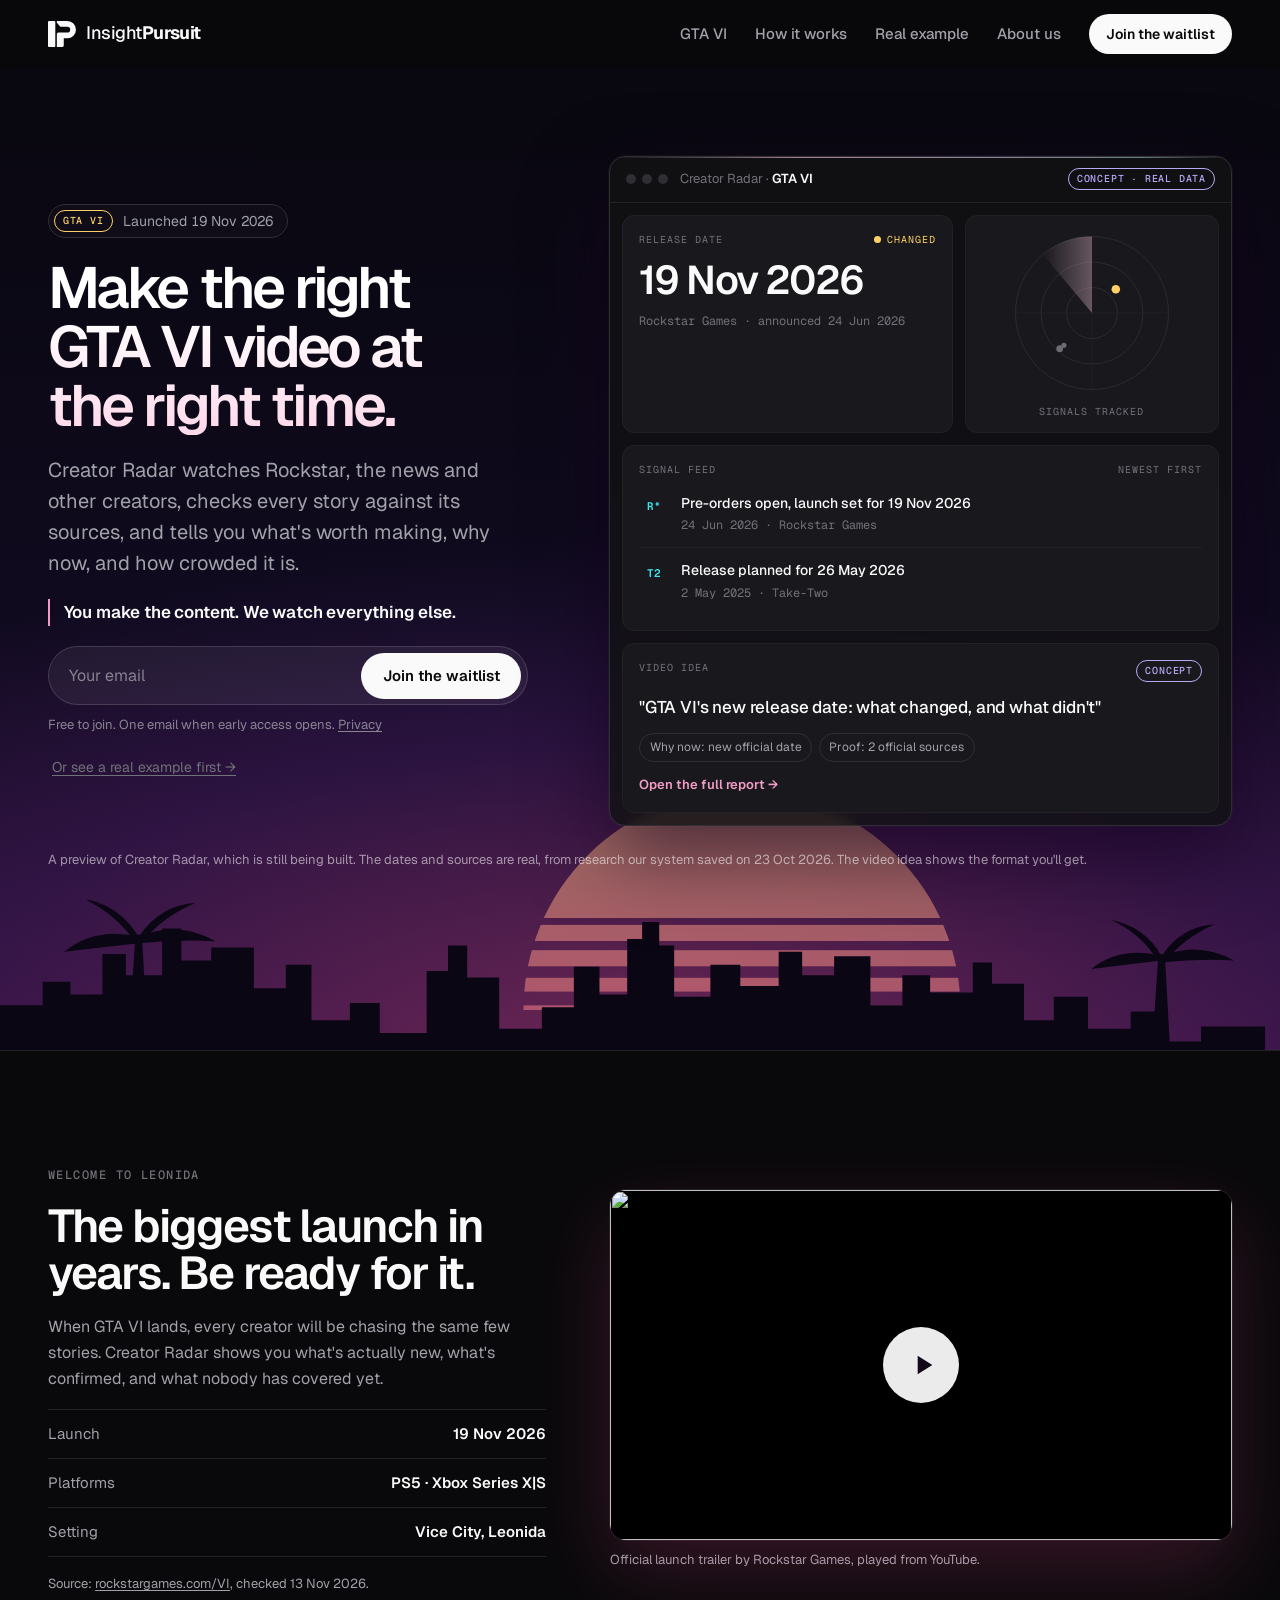
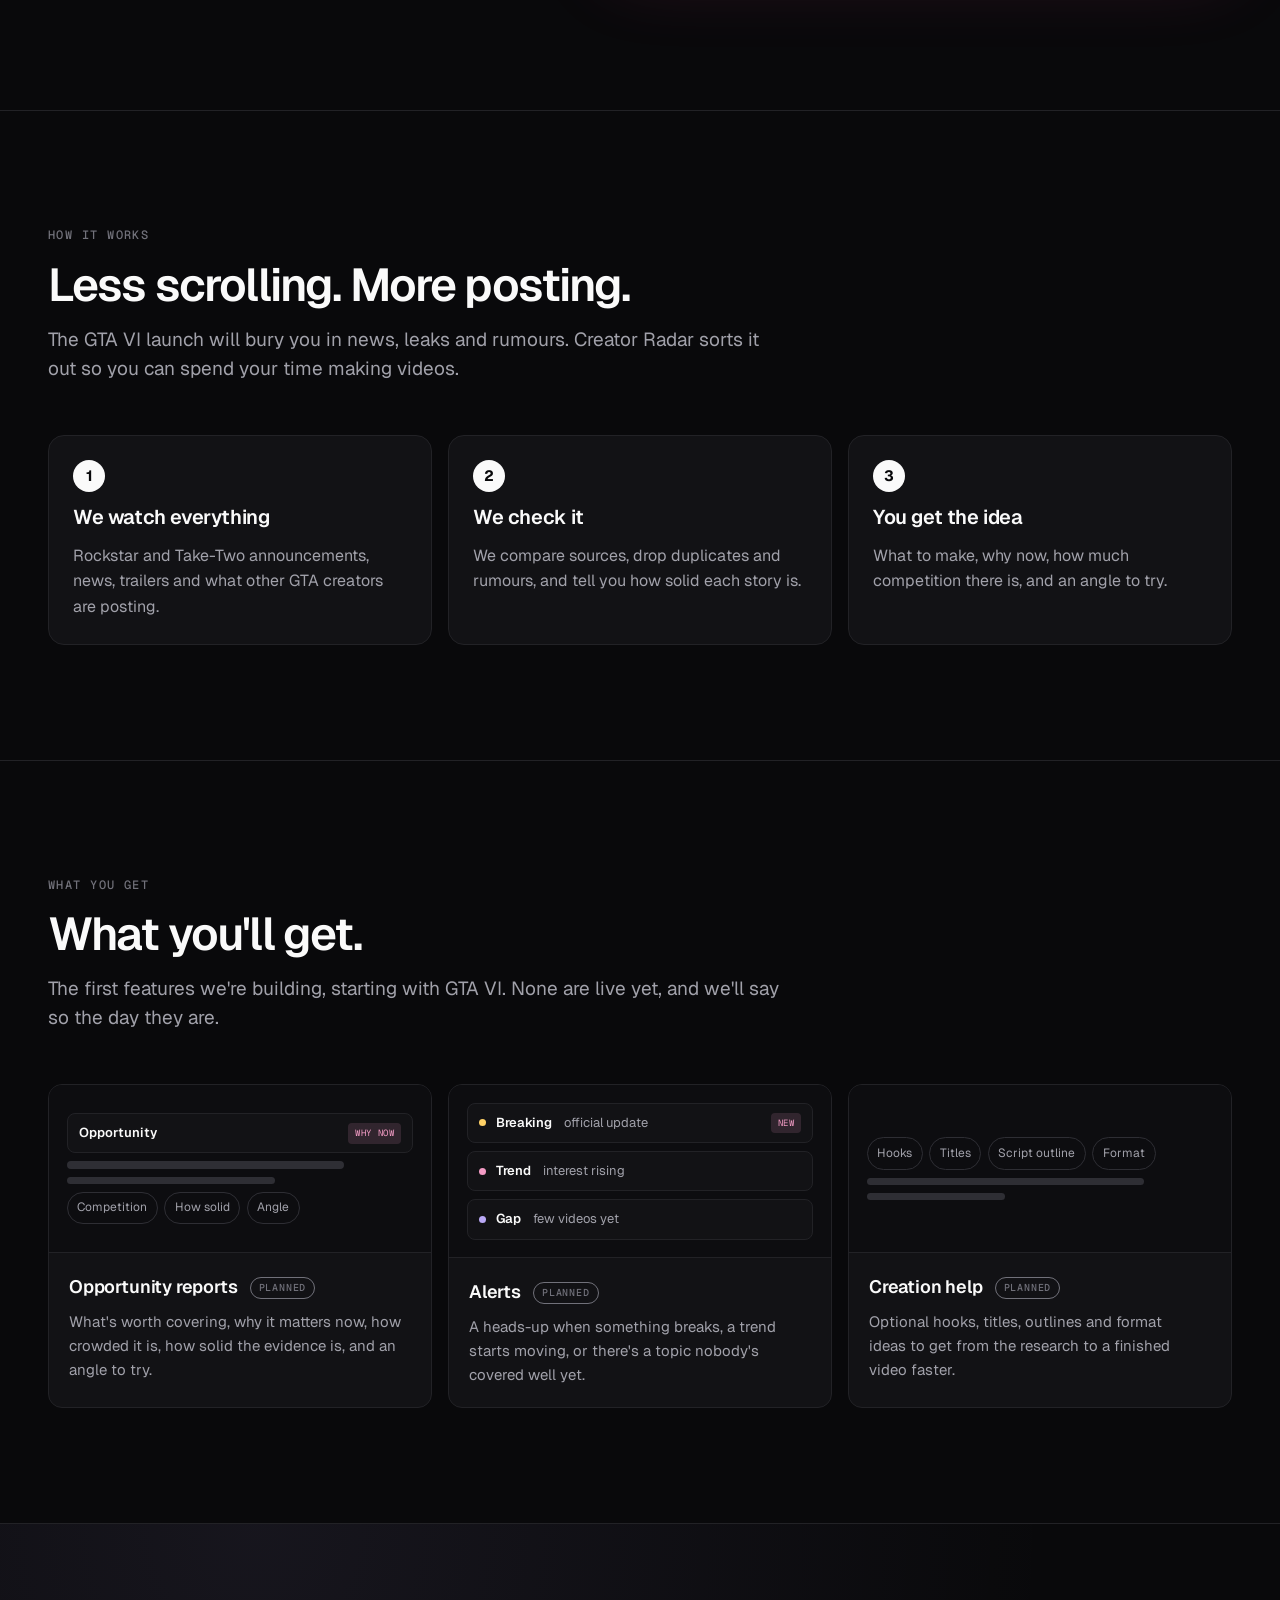
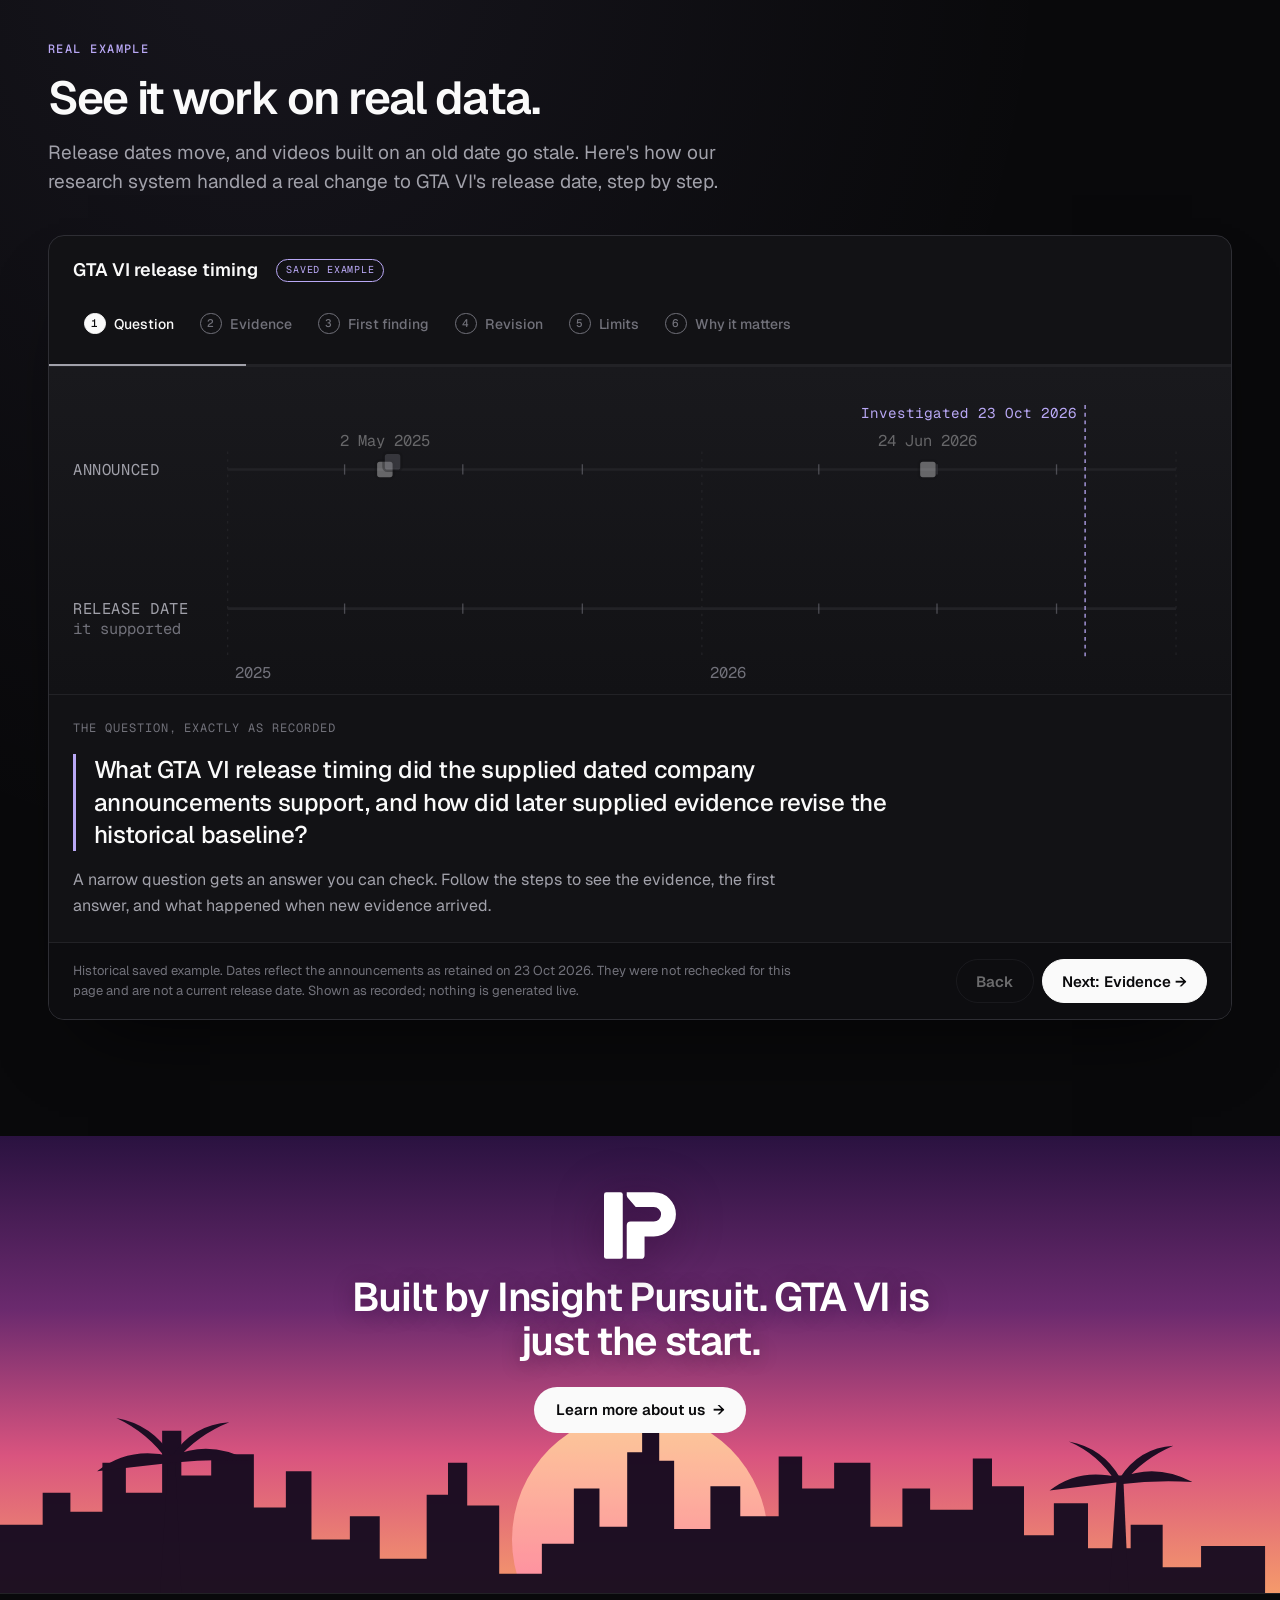
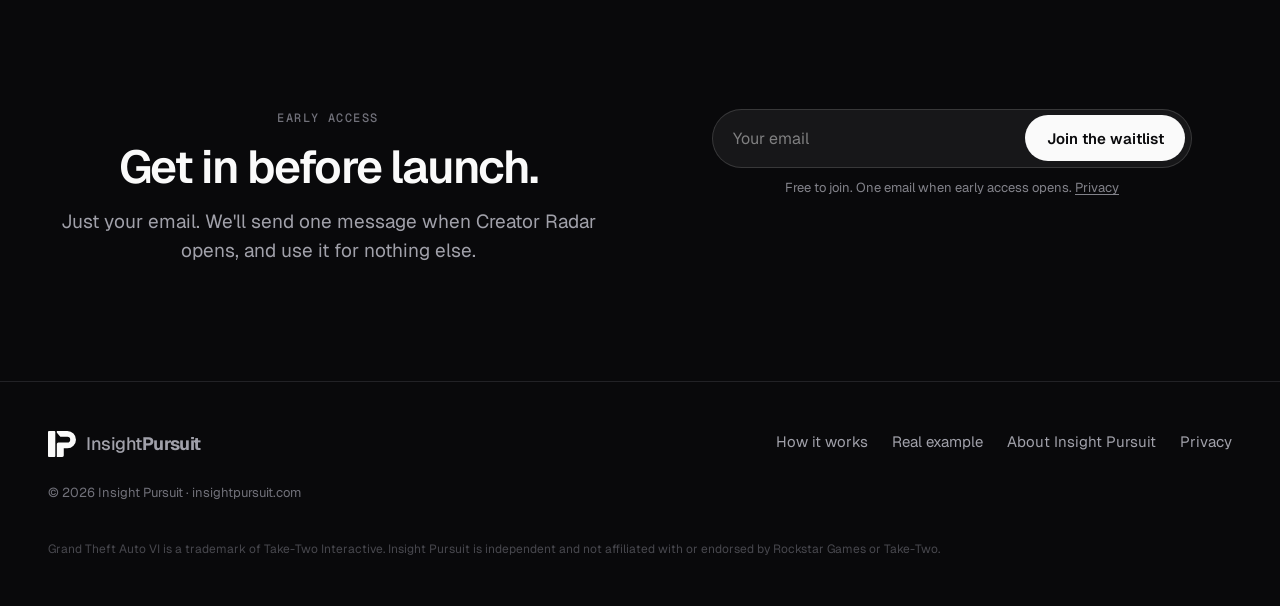
==== index.html @ 6011c259 "Insight Pursuit website v16 (written by Claude) Co-Authored-By: Claude Opus 5.5 <noreply@anthropic.c" ====
<!doctype html>
<html lang="en">
<head>
<meta charset="utf-8">
<meta name="viewport" content="width=device-width, initial-scale=1, viewport-fit=cover">
<title>Creator Radar for GTA VI · Insight Pursuit</title>
<meta name="claude:viewport-fit-sides" content="cover">
<meta name="description" content="Creator Radar watches Rockstar, the news and other creators, checks every story against its sources, and tells GTA VI creators what to make next.">
<link rel="canonical" href="https://insightpursuit.com/">
<meta property="og:type" content="website">
<meta property="og:title" content="Creator Radar for GTA VI">
<meta property="og:description" content="Know what's true, and what to do next. Starting with GTA VI.">
<meta property="og:url" content="https://insightpursuit.com/">
<meta property="og:image" content="https://insightpursuit.com/assets/brand/og-image.png">
<meta name="twitter:card" content="summary_large_image">
<meta name="theme-color" content="#0A0714">
<link rel="icon" href="favicon.svg" type="image/svg+xml">
<link rel="icon" href="favicon-32.png" sizes="32x32" type="image/png">
<link rel="apple-touch-icon" href="apple-touch-icon.png">
<link rel="preconnect" href="https://fonts.googleapis.com">
<link rel="preconnect" href="https://fonts.gstatic.com" crossorigin>
<link rel="stylesheet" href="https://fonts.googleapis.com/css2?family=Geist:wght@400;500;600&family=Instrument+Serif:ital@1&family=Geist+Mono:wght@500;600&display=swap">
<link rel="stylesheet" href="assets/css/site.css">
<script src="assets/js/config.js"></script>
<script src="assets/js/site.js" defer></script>
<script src="assets/js/demo.js" defer></script>
</head>
<body>
<a class="skip" href="#main">Skip to content</a>

<header class="site-header" id="top">
  <div class="wrap">
    <a class="brand" href="#top" aria-label="Insight Pursuit, back to top">
      <svg class="brand-mark" viewBox="358 300 545 505" aria-hidden="true" focusable="false"><g fill="currentColor"><rect x="358" y="300" width="142" height="505" rx="18"/><path d="M530 300H735A167.5 167.5 0 0 1 735 635H665V777Q665 805 637 805H530V553Q530 523 560 523H735A55 55 0 0 0 735 413H598L536 340Q530 333 530 322Z"/></g></svg>
      <span class="wordmark">Insight<b>Pursuit</b></span>
    </a>
    <button class="btn btn-quiet btn-sm nav-toggle" id="nav-toggle" type="button" aria-expanded="false" aria-controls="site-nav">Menu</button>
    <nav class="nav" id="site-nav" aria-label="Main">
      <a href="#trailer">GTA VI</a>
      <a href="#how">How it works</a>
      <a href="#demo">Real example</a>
      <a href="company.html">About us</a>
      <a class="btn btn-primary btn-sm" href="#access">Join the waitlist</a>
    </nav>
  </div>
</header>

<main id="main">
  <section class="hero hero-split hero-launch" aria-labelledby="hero-title">
    <div class="hero-bg" aria-hidden="true">
      <div class="vc-sky"></div>
      <svg class="vc-sun" viewBox="0 0 400 200"><defs><linearGradient id="vcs" x1="0" y1="0" x2="0" y2="1"><stop offset="0" stop-color="#FFC27A"/><stop offset="1" stop-color="#FF4F9A"/></linearGradient><mask id="vcm"><rect width="400" height="200" fill="#fff"/><rect y="120" width="400" height="6" fill="#000"/><rect y="140" width="400" height="8" fill="#000"/><rect y="162" width="400" height="10" fill="#000"/><rect y="184" width="400" height="12" fill="#000"/></mask></defs><circle cx="200" cy="200" r="190" fill="url(#vcs)" mask="url(#vcm)"/></svg>
      <svg class="vc-city" viewBox="0 0 1200 160" preserveAspectRatio="xMidYMax slice"><path fill="#0B0614" d="M0 [base64]"/><g fill="#0B0614"><path d="M120 160 L127 52 L133 52 L139 160Z"/><path d="M130 54 q-40 -10 -70 14 q34 -4 70 -8z M130 54 q36 -16 72 4 q-36 -2 -72 2z M130 54 q-18 -30 -52 -36 q30 14 48 40z M130 54 q20 -30 54 -32 q-30 12 -50 36z"/><path d="M1080 160 L1086 70 L1092 70 L1097 160Z"/><path d="M1089 72 q-38 -10 -66 12 q32 -4 66 -8z M1089 72 q34 -14 68 4 q-34 -2 -68 2z M1089 72 q-16 -28 -48 -34 q28 12 44 38z M1089 72 q18 -28 50 -30 q-28 12 -46 34z"/></g></svg>
    </div>
    <div class="wrap split-grid">
      <div class="split-copy">
        <span class="hero-pill"><span class="tag tag-live">GTA VI</span><span id="countdown">Launch day: 19 Nov 2026</span></span>
        <h1 id="hero-title" class="display">Make the right GTA&nbsp;VI video at the right time.</h1>
        <p class="lede">Creator Radar watches Rockstar, the news and other creators, checks every story against its sources, and tells you what's worth making, why now, and how crowded it is.</p>
        <p class="tagline">You make the content. We watch everything else.</p>
        <form class="quick-form" name="waitlist" method="POST" data-netlify="true" netlify-honeypot="company" novalidate>
          <input type="hidden" name="form-name" value="waitlist">
          <input type="hidden" name="place" value="hero">
          <input type="hidden" name="referrer" value="">
          <input type="hidden" name="campaign" value="">
          <div class="quick-row">
            <label class="sr-only" for="h-email">Email address</label>
            <input id="h-email" name="email" type="email" autocomplete="email" inputmode="email" required maxlength="254" placeholder="Your email">
            <button class="btn btn-primary" type="submit">Join the waitlist</button>
          </div>
          <div class="hp" aria-hidden="true"><label for="h-company">Leave this field empty</label><input id="h-company" name="company" type="text" tabindex="-1" autocomplete="off"></div>
          <div class="form-status" role="status" hidden></div>
          <p class="quick-note">Free to join. One email when early access opens. <a href="privacy.html">Privacy</a></p>
        </form>
        <a class="btn-link more" href="#demo">Or see a real example first <span class="arrow" aria-hidden="true">→</span></a>
      </div>

      <figure class="app" aria-labelledby="radar-caption">
        <div class="app-bar">
          <span class="lights" aria-hidden="true"><i></i><i></i><i></i></span>
          <span class="app-title">Creator Radar <span aria-hidden="true">·</span> <b>GTA VI</b></span>
          <span class="tag tag-concept">Concept · real data</span>
        </div>
        <div class="app-grid">
          <div class="tile tile-date">
            <div class="tile-k"><span>Release date</span><span class="chg"><span class="dot live-dot"></span>Changed</span></div>
            <p class="date-v">19 Nov 2026</p>
            <p class="date-src">Rockstar Games · announced 24 Jun 2026</p>
          </div>
          <div class="tile tile-radar" aria-hidden="true">
            <svg viewBox="0 0 200 200" class="radar">
              <defs>
                <linearGradient id="rs" x1="0" y1="0" x2="1" y2="0"><stop offset="0" stop-color="#F6C7DC" stop-opacity="0"/><stop offset="1" stop-color="#F6C7DC" stop-opacity="0.35"/></linearGradient>
              </defs>
              <circle cx="100" cy="100" r="30"/><circle cx="100" cy="100" r="60"/><circle cx="100" cy="100" r="90"/>
              <path d="M100 10 V190 M10 100 H190" class="axis"/>
              <g class="radar-sweep"><path d="M100 100 L42 31 A90 90 0 0 1 100 10 Z" fill="url(#rs)"/></g>
              <circle cx="128" cy="72" r="5" class="blip blip-new"/>
              <circle cx="62" cy="142" r="4" class="blip blip-old"/>
              <circle cx="67" cy="138" r="3" class="blip blip-old"/>
            </svg>
            <span class="radar-k">Signals tracked</span>
          </div>
          <div class="tile tile-feed">
            <div class="tile-k"><span>Signal feed</span><span>Newest first</span></div>
            <ul class="feed">
              <li><span class="ico">R*</span><span class="t">Pre-orders open, launch set for 19 Nov 2026</span><span class="m">24 Jun 2026 · Rockstar Games</span></li>
              <li><span class="ico">T2</span><span class="t">Release planned for 26 May 2026</span><span class="m">2 May 2025 · Take-Two</span></li>
            </ul>
          </div>
          <button type="button" class="tile tile-idea" id="open-report" aria-haspopup="dialog" aria-controls="report">
            <div class="tile-k"><span>Video idea</span><span class="tag tag-concept">Concept</span></div>
            <p class="idea-t">"GTA VI's new release date: what changed, and what didn't"</p>
            <div class="idea-meta"><span>Why now: new official date</span><span>Proof: 2 official sources</span></div>
            <span class="open-hint">Open the full report <span aria-hidden="true">→</span></span>
          </button>
        </div>
      </figure>
    </div>
    <p class="wrap app-caption" id="radar-caption">A preview of Creator Radar, which is still being built. The dates and sources are real, from research our system saved on 23 Oct 2026. The video idea shows the format you'll get.</p>
  </section>

  <section class="section trailer" id="trailer" aria-labelledby="trailer-title">
    <div class="wrap trailer-grid">
      <div class="trailer-copy">
        <span class="label">Welcome to Leonida</span>
        <h2 id="trailer-title" class="display">The biggest launch in years. Be ready for it.</h2>
        <p>When GTA VI lands, every creator will be chasing the same few stories. Creator Radar shows you what's actually new, what's confirmed, and what nobody has covered yet.</p>
        <ul class="facts">
          <li><span>Launch</span><b>19 Nov 2026</b></li>
          <li><span>Platforms</span><b>PS5 · Xbox Series X|S</b></li>
          <li><span>Setting</span><b>Vice City, Leonida</b></li>
        </ul>
        <p class="src">Source: <a href="https://www.rockstargames.com/VI" target="_blank" rel="noopener">rockstargames.com/VI</a>, checked 13 Nov 2026.</p>
      </div>
      <figure class="video">
        <button type="button" class="yt" data-yt="rz1B4B2yBZY" aria-label="Play the Grand Theft Auto VI Launch Trailer">
          <img src="https://i.ytimg.com/vi/rz1B4B2yBZY/hqdefault.jpg" alt="" loading="lazy" width="480" height="360">
          <span class="yt-play" aria-hidden="true"><svg viewBox="0 0 24 24"><path d="M8 5v14l11-7z" fill="currentColor"/></svg></span>
        </button>
        <figcaption>Official launch trailer by Rockstar Games, played from YouTube.</figcaption>
      </figure>
    </div>
  </section>

  <section class="section" id="how" aria-labelledby="how-title">
    <div class="wrap">
      <div class="section-head">
        <span class="label">How it works</span>
        <h2 id="how-title" class="display">Less scrolling. More posting.</h2>
        <p>The GTA VI launch will bury you in news, leaks and rumours. Creator Radar sorts it out so you can spend your time making videos.</p>
      </div>
      <div class="steps3 radar-steps">
        <div class="step"><span class="n">1</span><h3>We watch everything</h3><p>Rockstar and Take-Two announcements, news, trailers and what other GTA creators are posting.</p></div>
        <div class="step"><span class="n">2</span><h3>We check it</h3><p>We compare sources, drop duplicates and rumours, and tell you how solid each story is.</p></div>
        <div class="step"><span class="n">3</span><h3>You get the idea</h3><p>What to make, why now, how much competition there is, and an angle to try.</p></div>
      </div>
    
    </div>
  </section>

  <section class="section" id="product" aria-labelledby="features-title">
    <div class="wrap">
      <div class="section-head">
        <span class="label">What you get</span>
        <h2 id="features-title" class="display">What you'll get.</h2>
        <p>The first features we're building, starting with GTA VI. None are live yet, and we'll say so the day they are.</p>
      </div>
      <div class="features">
        <article class="feature">
          <div class="feature-ui" aria-hidden="true">
            <div class="ui-row"><b>Opportunity</b><span class="pill">Why now</span></div>
            <div class="ui-bar w80"></div><div class="ui-bar w60"></div>
            <div class="ui-chips"><span class="ui-chip">Competition</span><span class="ui-chip">How solid</span><span class="ui-chip">Angle</span></div>
          </div>
          <div class="feature-copy"><h3>Opportunity reports <span class="tag tag-planned">Planned</span></h3><p>What's worth covering, why it matters now, how crowded it is, how solid the evidence is, and an angle to try.</p></div>
        </article>
        <article class="feature">
          <div class="feature-ui" aria-hidden="true">
            <div class="ui-row"><span class="dot" style="color:var(--live)"></span><b>Breaking</b>&nbsp;official update<span class="pill">New</span></div>
            <div class="ui-row"><span class="dot" style="color:var(--accent)"></span><b>Trend</b>&nbsp;interest rising</div>
            <div class="ui-row"><span class="dot" style="color:var(--record)"></span><b>Gap</b>&nbsp;few videos yet</div>
          </div>
          <div class="feature-copy"><h3>Alerts <span class="tag tag-planned">Planned</span></h3><p>A heads-up when something breaks, a trend starts moving, or there's a topic nobody's covered well yet.</p></div>
        </article>
        <article class="feature">
          <div class="feature-ui" aria-hidden="true">
            <div class="ui-chips"><span class="ui-chip">Hooks</span><span class="ui-chip">Titles</span><span class="ui-chip">Script outline</span><span class="ui-chip">Format</span></div>
            <div class="ui-bar w80"></div><div class="ui-bar w40"></div>
          </div>
          <div class="feature-copy"><h3>Creation help <span class="tag tag-planned">Planned</span></h3><p>Optional hooks, titles, outlines and format ideas to get from the research to a finished video faster.</p></div>
        </article>
      </div>
    </div>
  </section>

  <section class="demo-band" id="demo" aria-labelledby="demo-title">
    <div class="wrap">
      <div class="demo-intro">
        <span class="label">Real example</span>
        <h2 id="demo-title" class="display">See it work on real data.</h2>
        <p>Release dates move, and videos built on an old date go stale. Here's how our research system handled a real change to GTA VI's release date, step by step.</p>
      </div>
      <div id="radar-demo" class="rd-mount">
        <div class="rd-panel rd-pending"><p>Loading the saved example…</p></div>
      </div>
      <noscript><p class="rd-noscript">The walkthrough needs JavaScript to display.</p></noscript>
    </div>
  </section>

  <section class="sunset" aria-labelledby="learn-title">
<div class="sunset-art" aria-hidden="true">
      <svg viewBox="0 0 1200 300" preserveAspectRatio="xMidYMax slice">
        <circle cx="600" cy="250" r="120" fill="url(#sun)"/>
        <defs><linearGradient id="sun" x1="0" y1="0" x2="0" y2="1"><stop offset="0" stop-color="#FFD39A"/><stop offset="1" stop-color="#FF6FA8"/></linearGradient></defs>
        <path fill="#140A1F" d="M0 [base64]"/>
        <g fill="#140A1F">
          <path d="M150 300 L158 170 L164 170 L170 300Z"/><path d="M161 172 q-40 -10 -70 14 q34 -4 70 -8z M161 172 q36 -16 72 4 q-36 -2 -72 2z M161 172 q-18 -30 -52 -36 q30 14 48 40z M161 172 q20 -30 54 -32 q-30 12 -50 36z"/>
          <path d="M1040 300 L1047 190 L1053 190 L1058 300Z"/><path d="M1050 192 q-38 -10 -66 12 q32 -4 66 -8z M1050 192 q34 -14 68 4 q-34 -2 -68 2z M1050 192 q-16 -28 -48 -34 q28 12 44 38z M1050 192 q18 -28 50 -30 q-28 12 -46 34z"/>
        </g>
      </svg>
    </div>
    <div class="wrap sunset-copy">
      <svg class="sunset-mark" viewBox="358 300 545 505" aria-hidden="true" focusable="false"><g fill="currentColor"><rect x="358" y="300" width="142" height="505" rx="18"/><path d="M530 300H735A167.5 167.5 0 0 1 735 635H665V777Q665 805 637 805H530V553Q530 523 560 523H735A55 55 0 0 0 735 413H598L536 340Q530 333 530 322Z"/></g></svg>
      <p class="sunset-line" id="learn-title">Built by Insight Pursuit. GTA&nbsp;VI is just the start.</p>
      <a class="btn btn-primary" href="company.html">Learn more about us <span class="arrow" aria-hidden="true">→</span></a>
    </div>
  </section>

  <section class="section" id="access" aria-labelledby="access-title">
    <div class="wrap access access-quick">
      <div class="section-head">
        <span class="label">Early access</span>
        <h2 id="access-title" class="display">Get in before launch.</h2>
        <p>Just your email. We'll send one message when Creator Radar opens, and use it for nothing else.</p>
      </div>

      <form class="quick-form" name="waitlist" method="POST" data-netlify="true" netlify-honeypot="company" novalidate>
          <input type="hidden" name="form-name" value="waitlist">
          <input type="hidden" name="place" value="bottom">
          <input type="hidden" name="referrer" value="">
          <input type="hidden" name="campaign" value="">
          <div class="quick-row">
            <label class="sr-only" for="a-email">Email address</label>
            <input id="a-email" name="email" type="email" autocomplete="email" inputmode="email" required maxlength="254" placeholder="Your email">
            <button class="btn btn-primary" type="submit">Join the waitlist</button>
          </div>
          <div class="hp" aria-hidden="true"><label for="a-company">Leave this field empty</label><input id="a-company" name="company" type="text" tabindex="-1" autocomplete="off"></div>
          <div class="form-status" role="status" hidden></div>
          <p class="quick-note">Free to join. One email when early access opens. <a href="privacy.html">Privacy</a></p>
        </form>
    </div>
  </section>
</main>
<dialog class="report" id="report" aria-labelledby="report-title">
  <div class="report-inner">
    <div class="report-top">
      <span class="tile-k-inline">Creator Radar · Opportunity report</span>
      <span class="tag tag-concept">Preview · real data</span>
      <button type="button" class="report-close" id="close-report" aria-label="Close report">×</button>
    </div>
    <h2 id="report-title" class="report-title">GTA VI's new release date: what changed, and what didn't</h2>
    <div class="report-grid">
      <section class="r-block">
        <h3>Why now</h3>
        <p>On 24 Jun 2026, Rockstar opened pre-orders and confirmed launch on <b>19 Nov 2026</b>. The earlier plan was 26 May 2026, so anything made before the change still quotes the old date.</p>
      </section>
      <section class="r-block">
        <h3>How solid <span class="pill-ok">Strong</span></h3>
        <ul class="r-sources">
          <li><span class="d">24 Jun 2026</span><a href="https://www.take2games.com/ir/news/rockstar-games-announces-pre-orders-grand-theft-auto-vi" target="_blank" rel="noopener">Rockstar Games: pre-orders open, launch 19 Nov 2026</a></li>
          <li><span class="d">2 May 2025</span><a href="https://www.take2games.com/ir/news/take-two-interactive-software-inc-reiterates-expectations" target="_blank" rel="noopener">Take-Two: release planned for 26 May 2026</a></li>
        </ul>
        <p class="r-note">Both official. A duplicate copy of the Take-Two post was set aside.</p>
      </section>
      <section class="r-block">
        <h3>Angles to try <span class="tag tag-concept">Example</span></h3>
        <ul class="r-list">
          <li>Old date vs new date: a clear before and after.</li>
          <li>Fact-check: "If a video says May, it's out of date."</li>
          <li>Your launch-week plan for 19 Nov.</li>
        </ul>
      </section>
      <section class="r-block">
        <h3>Title ideas <span class="tag tag-concept">Example</span></h3>
        <ul class="r-list">
          <li>"GTA VI's Release Date Changed. Here's What's Official"</li>
          <li>"Stop Saying May: GTA VI's Real Launch Date, Explained"</li>
        </ul>
      </section>
      <section class="r-block r-soon">
        <h3>Competition <span class="tag tag-planned">Coming</span></h3>
        <p>How many creators already covered this, and how recently.</p>
      </section>
      <section class="r-block r-soon">
        <h3>Urgency <span class="tag tag-planned">Coming</span></h3>
        <p>How fast to move before the topic gets crowded.</p>
      </section>
    </div>
    <div class="report-foot">
      <p>Built from real research our system saved on 23 Oct 2026, not rechecked since. Angles and titles are examples of the format. Creator Radar is still being built.</p>
      <a class="btn btn-primary" href="#access" id="report-cta">Join the waitlist <span class="arrow" aria-hidden="true">→</span></a>
    </div>
  </div>
</dialog>

<footer class="site-footer">
  <div class="wrap">
    <a class="brand" href="#top">
      <svg class="brand-mark" viewBox="358 300 545 505" aria-hidden="true" focusable="false"><g fill="currentColor"><rect x="358" y="300" width="142" height="505" rx="18"/><path d="M530 300H735A167.5 167.5 0 0 1 735 635H665V777Q665 805 637 805H530V553Q530 523 560 523H735A55 55 0 0 0 735 413H598L536 340Q530 333 530 322Z"/></g></svg>
      <span class="wordmark">Insight<b>Pursuit</b></span>
    </a>
    <nav aria-label="Footer">
      <a href="#how">How it works</a>
      <a href="#demo">Real example</a>
      <a href="company.html">About Insight Pursuit</a>
      <a href="privacy.html">Privacy</a>
    </nav>
    <small>© <span id="year">2026</span> Insight Pursuit · insightpursuit.com</small>
    <small class="legal">Grand Theft Auto VI is a trademark of Take-Two Interactive. Insight Pursuit is independent and not affiliated with or endorsed by Rockstar Games or Take-Two.</small>
  </div>
</footer>
</body>
</html>
---- assets/css/site.css ----
/* Insight Pursuit — site styles
   Direction (chosen 2026-11-02): bold cinematic type over a dark "mission control" ground,
   with the product shown as a live-feeling dashboard. One dark look by design.
   Hot pink = brand and action (Vice City sunset palette). Cyan = live and secondary. Yellow = the current, confirmed value. Violet = dates of record.
   Grey-green = history and planned items. */

:root {
  --bg: #09090B;
  --bg-2: #0D0D10;
  --panel: #121215;
  --panel-2: #19191D;
  --line: #222226;
  --line-2: #2E2E34;
  --ink: #FAFAFA;
  --ink-2: #A1A1AA;
  --ink-3: #71717A;
  --accent: #F29BC4;
  --accent-ink: #1A0613;
  --accent-soft: rgba(242, 155, 196, 0.14);
  --cyan: #3EE6F0;
  --live: #FFD166;
  --record: #B9A8F5;
  --ok: #7DDBA8;
  --history: #6B6B74;
  --danger: #FF7A6B;

  --font-display: "Geist", "Helvetica Neue", Arial, sans-serif;
  --font-body: "Geist", "Helvetica Neue", Arial, sans-serif;
  --font-serif: "Instrument Serif", Georgia, "Times New Roman", serif;
  --font-mono: "Geist Mono", ui-monospace, "SFMono-Regular", Menlo, Consolas, monospace;

  --step--1: 0.8125rem;
  --step-0: 1rem;
  --step-1: 1.1875rem;
  --step-2: 1.5rem;
  --step-3: clamp(1.875rem, 1.3rem + 2.2vw, 2.875rem);
  --step-4: clamp(2.75rem, 1.2rem + 5vw, 5.5rem);

  --radius: 10px;
  --wrap: 76rem;
  --gutter-l: max(16px, env(safe-area-inset-left, 0px));
  --gutter-r: max(16px, env(safe-area-inset-right, 0px));
  color-scheme: dark;

  /* Walkthrough tokens (used by demo.js markup) */
  --rd-bg: var(--bg-2);
  --rd-surface: var(--panel);
  --rd-raised: var(--panel-2);
  --rd-line: var(--line);
  --rd-ink: var(--ink);
  --rd-ink-2: var(--ink-2);
  --rd-ink-3: var(--ink-3);
  --rd-accent: var(--accent);
  --rd-mark: var(--live);
  --rd-history: var(--history);
  --rd-warn: #F2A65A;
  --rd-violet: var(--record);
}

*, *::before, *::after { box-sizing: border-box; }
html { -webkit-text-size-adjust: 100%; scroll-behavior: smooth; scroll-padding-top: 5rem; }
body {
  margin: 0;
  background: var(--bg);
  color: var(--ink);
  font-family: var(--font-body);
  font-size: var(--step-0);
  line-height: 1.6;
  -webkit-font-smoothing: antialiased;
}
img, svg { max-width: 100%; }
a { color: inherit; text-decoration-thickness: 1px; text-underline-offset: 0.2em; }
:focus-visible { outline: 2px solid var(--accent); outline-offset: 3px; border-radius: 4px; }
h1, h2, h3 { margin: 0; text-wrap: balance; }
p { margin: 0; text-wrap: pretty; }
ul, ol { margin: 0; padding: 0; }

.wrap { max-width: var(--wrap); margin-inline: auto; padding-left: var(--gutter-l); padding-right: var(--gutter-r); }
.skip { position: absolute; left: 1rem; top: -4rem; z-index: 50; background: var(--ink); color: var(--bg); padding: 0.6rem 1rem; border-radius: 6px; font-weight: 600; text-decoration: none; }
.skip:focus { top: 1rem; }

.eyebrow, .label {
  font-family: var(--font-mono); font-size: 0.75rem; font-weight: 500;
  letter-spacing: 0.12em; text-transform: uppercase; color: var(--ink-3);
}
.display {
  font-family: var(--font-display); font-weight: 600;
  letter-spacing: -0.04em; line-height: 1.02;
}
.tag {
  display: inline-flex; align-items: center; gap: 0.4rem; width: fit-content;
  font-family: var(--font-mono); font-size: 0.625rem; font-weight: 500; letter-spacing: 0.08em; text-transform: uppercase;
  padding: 0.25rem 0.5rem; border-radius: 999px; border: 1px solid currentColor; line-height: 1.2; white-space: nowrap;
}
.tag-live { color: var(--live); }
.tag-concept { color: var(--record); }
.tag-planned { color: var(--ink-3); }
.tag-working { color: var(--cyan); }
.dot { width: 0.45rem; height: 0.45rem; border-radius: 50%; background: currentColor; flex: none; }

/* Preview banner */
.preview-bar { background: var(--panel); color: var(--ink-2); border-bottom: 1px solid var(--line); font-size: var(--step--1); font-weight: 500; }
.preview-bar .wrap { padding-block: 0.5rem; display: flex; gap: 0.25rem 0.75rem; flex-wrap: wrap; align-items: baseline; }
.preview-bar strong { font-family: var(--font-mono); letter-spacing: 0.08em; text-transform: uppercase; font-weight: 600; color: var(--accent); }

/* Header */
body::before { content: ""; position: fixed; inset: 0 0 auto; height: env(safe-area-inset-top, 0px); z-index: 10; background: var(--bg); }
.site-header {
  position: sticky; top: env(safe-area-inset-top, 0px); z-index: 20;
  background: rgba(9, 9, 11, 0.72);
  backdrop-filter: saturate(1.3) blur(14px); -webkit-backdrop-filter: saturate(1.3) blur(14px);
  border-bottom: 1px solid transparent; transition: border-color 0.2s;
}
.site-header.is-scrolled { border-bottom-color: var(--line); }
.site-header .wrap { display: flex; align-items: center; gap: 1.5rem; padding-block: 0.85rem; position: relative; }
.brand { display: inline-flex; align-items: center; gap: 0.65rem; text-decoration: none; font-family: var(--font-display); font-weight: 600; font-size: 1.0625rem; letter-spacing: -0.02em; white-space: nowrap; }
.brand .brand-mark { width: 28px; height: 26px; flex: none; color: var(--ink); }
.wordmark { font-weight: 500; letter-spacing: -0.03em; font-size: 1.125rem; }
.wordmark b { font-weight: 700; }
.brand-tile { fill: var(--ink); }
.brand-glyph { fill: var(--bg); }
.nav { margin-left: auto; display: flex; align-items: center; gap: 1.75rem; }
.nav a:not(.btn) { text-decoration: none; color: var(--ink-2); font-size: 0.9375rem; font-weight: 500; transition: color 0.15s; }
.nav a:not(.btn):hover { color: var(--ink); }
.site-header .nav-toggle { display: none; }

/* Buttons */
.btn {
  display: inline-flex; align-items: center; justify-content: center; gap: 0.5rem;
  font: 600 0.9375rem/1 var(--font-body);
  padding: 0.85rem 1.3rem; min-height: 2.875rem; border-radius: 999px; border: 1px solid transparent;
  text-decoration: none; cursor: pointer; white-space: nowrap;
  transition: background-color 0.15s, border-color 0.15s, color 0.15s, transform 0.15s, box-shadow 0.15s;
}
.btn-primary { background: var(--ink); color: var(--bg); box-shadow: 0 0 0 0 rgba(247, 242, 250, 0.12); }
.btn-primary:hover { background: #FFFFFF; box-shadow: 0 0 0 6px rgba(247, 242, 250, 0.1); }
.btn-primary:active { transform: translateY(1px); }
.btn-quiet { border-color: var(--line-2); color: var(--ink); background: transparent; }
.btn-quiet:hover { border-color: var(--ink-3); background: rgba(255, 255, 255, 0.03); }
.btn[disabled] { opacity: 0.6; cursor: progress; }
.btn-sm { padding: 0.6rem 1rem; min-height: 2.5rem; font-size: 0.875rem; }
.btn .arrow { transition: transform 0.15s; }
.btn:hover .arrow { transform: translateX(3px); }

/* ---------- Hero ---------- */
.hero { position: relative; overflow: hidden; isolation: isolate; }
.hero-bg { position: absolute; inset: 0; z-index: -1; pointer-events: none; }
.hero-bg .glow { position: absolute; right: -12%; top: -30%; width: min(900px, 120vw); aspect-ratio: 1; border-radius: 50%; background: radial-gradient(circle at 40% 45%, rgba(242, 155, 196, 0.11), rgba(176, 124, 255, 0.06) 40%, rgba(62, 230, 240, 0) 62%); }
.hero-bg .glow::after { content: ""; position: absolute; left: -55%; top: 55%; width: 70%; aspect-ratio: 1; border-radius: 50%; background: radial-gradient(circle, rgba(62, 230, 240, 0.05), rgba(62, 230, 240, 0) 62%); }
.hero-bg .grid { position: absolute; inset: 0; background-image: linear-gradient(var(--line) 1px, transparent 1px), linear-gradient(90deg, var(--line) 1px, transparent 1px); background-size: 64px 64px; opacity: 0.35; mask-image: radial-gradient(ellipse at 70% 20%, #000 0%, transparent 65%); -webkit-mask-image: radial-gradient(ellipse at 70% 20%, #000 0%, transparent 65%); }
.hero-bg .rings { position: absolute; right: -180px; top: -140px; width: 760px; max-width: none; opacity: 0.6; }
.rings circle { fill: none; stroke: var(--accent); stroke-opacity: 0.25; }
.rings .sweep { transform-origin: 380px 380px; }
.hero-copy { padding-block: clamp(2.5rem, 6vw, 5rem) clamp(2rem, 4vw, 3rem); display: grid; gap: 1.6rem; justify-items: start; }
.hero h1 { font-size: var(--step-4); max-width: 12ch; letter-spacing: -0.05em; }
.hero h1 .accent { color: var(--accent); background: linear-gradient(95deg, #F4B6D2 0%, #CDBBFF 60%, #A6E9EE 105%); -webkit-background-clip: text; background-clip: text; -webkit-text-fill-color: transparent; }
.hero .lede { font-size: clamp(1.0625rem, 0.95rem + 0.5vw, 1.3125rem); line-height: 1.55; color: var(--ink-2); max-width: 40rem; }
.hero-pill { display: inline-flex; align-items: center; gap: 0.65rem; padding: 0.3rem 0.85rem 0.3rem 0.3rem; border: 1px solid var(--line-2); border-radius: 999px; font-size: 0.875rem; color: var(--ink-2); background: rgba(255, 255, 255, 0.02); }
.hero .actions { display: flex; flex-wrap: wrap; gap: 0.75rem; margin-top: 0.25rem; }

/* ---------- Dashboard mock ---------- */
.dash-wrap { padding-bottom: clamp(3.5rem, 8vw, 6rem); }
.dash {
  position: relative;
  border: 1px solid var(--line-2); border-radius: 16px; background: var(--bg-2); overflow: hidden; min-width: 0;
  box-shadow: 0 40px 100px -50px rgba(176, 124, 255, 0.25), 0 40px 80px -40px rgba(0, 0, 0, 0.8);
}
.dash::before { content: ""; position: absolute; inset: 0 0 auto; height: 1px; background: linear-gradient(90deg, transparent, rgba(242, 155, 196, 0.7) 30%, rgba(176, 124, 255, 0.7) 60%, rgba(62, 230, 240, 0.5) 85%, transparent); z-index: 1; }
.dash-bar { display: flex; align-items: center; gap: 0.75rem; padding: 0.7rem 1rem; border-bottom: 1px solid var(--line); background: var(--panel); font-size: 0.8125rem; color: var(--ink-3); flex-wrap: wrap; }
.dash-bar .lights { display: flex; gap: 6px; }
.dash-bar .lights i { width: 10px; height: 10px; border-radius: 50%; background: var(--line-2); }
.dash-bar .crumbs { display: flex; gap: 0.5rem; align-items: center; color: var(--ink-2); }
.dash-bar .crumbs b { color: var(--ink); font-weight: 600; }
.dash-bar .tag { margin-left: auto; }
.dash-body { display: grid; grid-template-columns: 13rem minmax(0, 1fr); min-height: 0; }
.dash-side { border-right: 1px solid var(--line); padding: 1rem 0.75rem; display: grid; gap: 1.25rem; align-content: start; }
.dash-side .group { display: grid; gap: 0.15rem; }
.dash-side .group-k { font-family: var(--font-mono); font-size: 0.625rem; letter-spacing: 0.1em; text-transform: uppercase; color: var(--ink-3); padding: 0 0.6rem 0.35rem; }
.dash-side .item { display: flex; align-items: center; gap: 0.6rem; padding: 0.5rem 0.6rem; border-radius: 8px; font-size: 0.875rem; color: var(--ink-2); }
.dash-side .item svg { width: 16px; height: 16px; flex: none; stroke: currentColor; fill: none; stroke-width: 1.6; stroke-linecap: round; stroke-linejoin: round; }
.dash-side .item.is-on { background: var(--panel-2); color: var(--ink); }
.dash-side .item .soon { margin-left: auto; font-family: var(--font-mono); font-size: 0.5625rem; letter-spacing: 0.08em; text-transform: uppercase; color: var(--ink-3); }
.dash-main { padding: 1rem; display: grid; gap: 1rem; grid-template-columns: minmax(0, 1.25fr) minmax(0, 1fr); align-content: start; min-width: 0; }
.dash-head { grid-column: 1 / -1; display: flex; flex-wrap: wrap; gap: 0.5rem 1rem; align-items: end; justify-content: space-between; }
.dash-head h3 { font-family: var(--font-display); font-weight: 600; font-size: 1.5rem; letter-spacing: -0.02em; }
.dash-head p { font-size: 0.8125rem; color: var(--ink-3); font-family: var(--font-mono); }
.card { background: var(--panel); border: 1px solid var(--line); border-radius: 12px; padding: 1rem; display: grid; gap: 0.85rem; align-content: start; min-width: 0; }
.card-k { display: flex; align-items: center; gap: 0.6rem; justify-content: space-between; font-family: var(--font-mono); font-size: 0.6875rem; letter-spacing: 0.1em; text-transform: uppercase; color: var(--ink-3); }
.big-date { display: grid; gap: 0.2rem; }
.big-date .v { font-family: var(--font-display); font-weight: 600; font-size: clamp(1.75rem, 1.2rem + 2vw, 2.5rem); line-height: 1; color: var(--ink); letter-spacing: -0.01em; }
.big-date .was { font-size: 0.875rem; color: var(--ink-3); }
.big-date .was s { color: var(--ink-2); text-decoration-color: var(--danger); }
.mini-tl { position: relative; height: 3.25rem; margin-top: 0.25rem; }
.mini-tl .rail { position: absolute; left: 0; right: 0; top: 1.1rem; height: 2px; background: var(--line-2); }
.mini-tl .pt { position: absolute; top: 0.6rem; transform: translateX(-50%); display: grid; justify-items: center; gap: 0.35rem; font-family: var(--font-mono); font-size: 0.625rem; color: var(--ink-3); white-space: nowrap; }
.mini-tl .pt i { width: 0.9rem; height: 0.9rem; border-radius: 50%; border: 2px solid var(--bg-2); background: var(--history); }
.mini-tl .pt.now i { background: var(--live); box-shadow: 0 0 0 4px rgba(255, 209, 102, 0.18); }
.mini-tl .pt.now { color: var(--live); }
.mini-tl .pt.today i { width: 2px; height: 1.6rem; border: 0; border-radius: 0; background: var(--record); margin-top: -0.35rem; }
.mini-tl .pt.today { color: var(--record); }
.feed { list-style: none; display: grid; }
.feed li { display: grid; grid-template-columns: auto minmax(0, 1fr); gap: 0.15rem 0.75rem; padding: 0.7rem 0; border-top: 1px solid var(--line); }
.feed li:first-child { border-top: 0; padding-top: 0.1rem; }
.feed .ico { grid-row: span 2; width: 1.9rem; height: 1.9rem; border-radius: 8px; display: grid; place-items: center; background: var(--panel-2); color: var(--cyan); font-family: var(--font-mono); font-size: 0.6875rem; font-weight: 600; }
.feed .t { font-size: 0.875rem; font-weight: 500; }
.feed .m { font-size: 0.75rem; color: var(--ink-3); font-family: var(--font-mono); }
.feed li.is-planned { opacity: 0.55; }
.feed li.is-planned .ico { color: var(--ink-3); }
.opp { grid-column: 1 / -1; background: var(--panel); }
.opp-title { font-family: var(--font-display); font-weight: 600; font-size: clamp(1.125rem, 0.9rem + 0.8vw, 1.5rem); line-height: 1.2; }
.opp-grid { display: grid; grid-template-columns: repeat(4, minmax(0, 1fr)); gap: 0.6rem; }
.opp-cell { background: var(--bg-2); border: 1px solid var(--line); border-radius: 10px; padding: 0.7rem 0.8rem; display: grid; gap: 0.25rem; align-content: start; }
.opp-cell .k { font-family: var(--font-mono); font-size: 0.625rem; letter-spacing: 0.08em; text-transform: uppercase; color: var(--ink-3); }
.opp-cell .v { font-size: 0.875rem; }
.opp-cell .v.soon { color: var(--ink-3); font-style: italic; }
.dash-caption { margin-top: 1rem; font-size: var(--step--1); color: var(--ink-3); max-width: 60rem; }

/* ---------- Sections ---------- */
.section { padding-block: clamp(4rem, 9vw, 7.5rem); border-top: 1px solid var(--line); }
.section-head { display: grid; gap: 1rem; max-width: 46rem; margin-bottom: clamp(2rem, 4vw, 3.5rem); }
.section-head h2 { font-size: var(--step-3); }
.section-head p { color: var(--ink-2); font-size: var(--step-1); line-height: 1.55; }

/* Problem → promise */
.promise { display: grid; grid-template-columns: repeat(3, minmax(0, 1fr)); gap: 2rem; }
.strip { padding-block: clamp(2.5rem, 5vw, 4rem); }
.promise > div { padding-top: 1.25rem; border-top: 1px solid var(--line-2); display: grid; gap: 0.5rem; align-content: start; }
.promise .n { font-family: var(--font-mono); font-size: 0.75rem; color: var(--ink-3); }
.promise h3 { font-family: var(--font-display); font-weight: 600; font-size: 1.25rem; letter-spacing: -0.02em; }
.promise p { color: var(--ink-2); }

/* Features */
.features { display: grid; grid-template-columns: repeat(3, minmax(0, 1fr)); gap: 1rem; }
.feature { border: 1px solid var(--line); border-radius: 14px; background: var(--panel); overflow: hidden; display: grid; grid-template-rows: auto 1fr; min-width: 0; }
.feature-ui { padding: 1.1rem; background: var(--bg-2); border-bottom: 1px solid var(--line); display: grid; gap: 0.5rem; min-height: 10.5rem; align-content: center; }
.feature-copy { padding: 1.25rem; display: grid; gap: 0.5rem; align-content: start; }
.feature-copy h3 { font-size: 1.125rem; font-weight: 600; letter-spacing: -0.01em; display: flex; flex-wrap: wrap; gap: 0.5rem 0.75rem; align-items: center; }
.feature-copy p { color: var(--ink-2); font-size: 0.9375rem; }
.ui-row { display: flex; align-items: center; gap: 0.6rem; background: var(--panel); border: 1px solid var(--line); border-radius: 8px; padding: 0.55rem 0.7rem; font-size: 0.8125rem; color: var(--ink-2); }
.ui-row b { color: var(--ink); font-weight: 600; }
.ui-row .pill { margin-left: auto; font-family: var(--font-mono); font-size: 0.5625rem; letter-spacing: 0.08em; text-transform: uppercase; padding: 0.2rem 0.4rem; border-radius: 4px; background: var(--accent-soft); color: var(--accent); }
.ui-bar { height: 0.45rem; border-radius: 99px; background: var(--line-2); }
.ui-bar.w80 { width: 80%; } .ui-bar.w60 { width: 60%; } .ui-bar.w40 { width: 40%; }
.ui-chip { display: inline-flex; padding: 0.35rem 0.6rem; border-radius: 999px; border: 1px solid var(--line-2); font-size: 0.75rem; color: var(--ink-2); }
.ui-chips { display: flex; flex-wrap: wrap; gap: 0.4rem; }

/* Walkthrough band */
.demo-band { border-top: 1px solid var(--line); background: radial-gradient(ellipse at 20% 0%, rgba(185, 168, 245, 0.08), transparent 55%), var(--bg); }
.demo-band .wrap { padding-block: clamp(4rem, 9vw, 7.5rem); display: grid; gap: clamp(1.75rem, 3vw, 2.5rem); }
.demo-band .wrap > * { min-width: 0; }
.demo-intro { display: grid; gap: 1rem; max-width: 46rem; }
.demo-intro .label { color: var(--record); }
.demo-intro h2 { font-size: var(--step-3); }
.demo-intro p { color: var(--ink-2); font-size: var(--step-1); line-height: 1.55; }
.rd-noscript { color: var(--ink-2); }

/* Status */
.status-grid { display: grid; grid-template-columns: repeat(4, minmax(0, 1fr)); gap: 1rem; }
.status-col { border: 1px solid var(--line); border-radius: 14px; padding: 1.25rem; display: grid; gap: 0.75rem; align-content: start; background: var(--bg-2); }
.status-col h3 { font-size: 1.0625rem; font-weight: 600; }
.status-col ul { list-style: none; display: grid; gap: 0.75rem; color: var(--ink-2); font-size: 0.9375rem; }
.status-col li strong { color: var(--ink); display: block; font-weight: 600; }

/* Approach */
.approach { display: grid; grid-template-columns: minmax(0, 1.2fr) minmax(0, 1fr); gap: 2rem 4rem; align-items: end; }
.approach h2 { font-size: var(--step-3); }
.prose { display: grid; gap: 1rem; color: var(--ink-2); font-size: 1.0625rem; max-width: 36rem; }

/* Form */
.access { display: grid; grid-template-columns: minmax(0, 1fr) minmax(0, 1fr); gap: 2.5rem 4rem; align-items: start; }
.access .section-head { margin-bottom: 0; }
.form { display: grid; gap: 1.25rem; background: var(--panel); border: 1px solid var(--line); border-radius: 16px; padding: clamp(1.25rem, 3vw, 2rem); min-width: 0; }
.field { display: grid; gap: 0.4rem; }
.field label { font-weight: 600; font-size: 0.9375rem; }
.field .hint { font-size: var(--step--1); color: var(--ink-3); font-weight: 400; }
.field input, .field select, .field textarea {
  font: inherit; color: var(--ink); background: var(--bg-2);
  border: 1px solid var(--line-2); border-radius: 8px;
  padding: 0.7rem 0.85rem; min-height: 2.875rem; width: 100%;
  transition: border-color 0.15s, box-shadow 0.15s;
}
.field textarea { min-height: 6rem; resize: vertical; }
.field input:hover, .field select:hover, .field textarea:hover { border-color: var(--ink-3); }
.field input:focus, .field select:focus, .field textarea:focus { outline: none; border-color: var(--accent); box-shadow: 0 0 0 3px var(--accent-soft); }
.field [aria-invalid="true"] { border-color: var(--danger); }
.field .error { color: var(--danger); font-size: var(--step--1); font-weight: 500; }
.two { display: grid; grid-template-columns: minmax(0, 1fr) minmax(0, 1fr); gap: 1.25rem; }
.hp { position: absolute; left: -9999px; width: 1px; height: 1px; overflow: hidden; }
.form-foot { display: flex; flex-wrap: wrap; gap: 1rem; align-items: center; justify-content: space-between; }
.form-foot p { font-size: var(--step--1); color: var(--ink-3); max-width: 26rem; }
.form-status { border-radius: 8px; padding: 0.9rem 1rem; font-size: 0.9375rem; border: 1px solid currentColor; }
.form-status[data-kind="ok"] { color: var(--ok); }
.form-status[data-kind="warn"] { color: var(--live); }
.form-status[data-kind="error"] { color: var(--danger); }
.form-status p { color: var(--ink); }
.form-status p + p { margin-top: 0.25rem; color: var(--ink-2); }

/* Footer */
.site-footer { border-top: 1px solid var(--line); font-size: 0.9375rem; color: var(--ink-2); }
.site-footer .wrap { padding-block: 3rem; display: grid; grid-template-columns: minmax(0, 1fr) auto; gap: 1.5rem 3rem; align-items: start; }
.site-footer nav { display: flex; gap: 1.5rem; flex-wrap: wrap; }
.site-footer nav a { text-decoration: none; }
.site-footer nav a:hover { color: var(--ink); }
.site-footer small { font-size: var(--step--1); color: var(--ink-3); grid-column: 1 / -1; }

/* Privacy page */
.doc { max-width: 42rem; padding-block: clamp(3rem, 6vw, 5rem); display: grid; gap: 1.25rem; }
.doc h1 { font-size: var(--step-3); font-family: var(--font-display); font-weight: 600; line-height: 1; }
.doc h2 { font-size: var(--step-1); margin-top: 1rem; }
.doc p, .doc li { color: var(--ink-2); }
.doc ul { padding-left: 1.25rem; display: grid; gap: 0.4rem; }

/* ---------- Walkthrough (markup from demo.js) ---------- */
.rd-panel { --p: 0.167; background: var(--rd-surface); border: 1px solid var(--line-2); border-radius: 16px; overflow: hidden; min-width: 0; box-shadow: 0 40px 80px -40px rgba(0, 0, 0, 0.8); }
.rd-pending { padding: 2rem; color: var(--rd-ink-2); }
.rd-top { display: grid; gap: 1rem; padding: 1.25rem 1.5rem 0; border-bottom: 1px solid var(--rd-line); }
.rd-title { display: flex; flex-wrap: wrap; align-items: center; gap: 0.6rem 0.9rem; }
.rd-case { font-family: var(--font-display); font-weight: 600; font-size: 1.125rem; margin-right: 0.25rem; }
.rd-badge { font-family: var(--font-mono); font-size: 0.625rem; letter-spacing: 0.08em; text-transform: uppercase; padding: 0.28rem 0.55rem; border-radius: 999px; border: 1px solid var(--record); color: var(--record); line-height: 1.2; }
.rd-badge.is-draft { border-color: var(--rd-warn); color: var(--rd-warn); }
.rd-tabs { display: flex; gap: 0.25rem; overflow-x: auto; scrollbar-width: none; margin-inline: -0.5rem; padding-inline: 0.5rem; }
.rd-tabs::-webkit-scrollbar { display: none; }
.rd-tab { display: inline-flex; align-items: center; gap: 0.5rem; flex: none; font: 500 0.875rem/1 var(--font-body); color: var(--rd-ink-3); background: none; border: 0; padding: 0.75rem 0.7rem 0.85rem; cursor: pointer; transition: color 0.15s; }
.rd-tab:hover { color: var(--rd-ink); }
.rd-tab-n { display: inline-grid; place-items: center; width: 1.35rem; height: 1.35rem; border-radius: 50%; border: 1px solid currentColor; font: 500 0.6875rem/1 var(--font-mono); }
.rd-tab.is-done { color: var(--rd-ink-2); }
.rd-tab.is-done .rd-tab-n { background: var(--rd-ink-2); color: var(--rd-surface); border-color: var(--rd-ink-2); }
.rd-tab[aria-selected="true"] { color: var(--rd-ink); }
.rd-tab[aria-selected="true"] .rd-tab-n { background: var(--ink); border-color: var(--ink); color: var(--bg); }
.rd-progress { height: 2px; margin-inline: -1.5rem; background: var(--rd-line); position: relative; }
.rd-progress::after { content: ""; position: absolute; inset: 0 auto 0 0; width: calc(var(--p) * 100%); background: var(--ink-2); transition: width 0.5s cubic-bezier(0.6, 0, 0.2, 1); }

.rd-visual { padding: 1.25rem 1.5rem 0.5rem; background: linear-gradient(var(--rd-raised), var(--rd-surface)); border-bottom: 1px solid var(--rd-line); }
.tl-scroll { overflow-x: auto; }
.tl { display: block; width: 100%; min-width: 620px; height: auto; font-family: var(--font-mono); }
.tl-track { fill: var(--rd-ink-2); font-size: 12px; letter-spacing: 0.04em; text-transform: uppercase; }
.tl-track-sub { fill: var(--rd-ink-3); text-transform: none; letter-spacing: 0; }
.tl-rail { stroke: var(--rd-line); stroke-width: 2; }
.tl-year { stroke: var(--rd-line); stroke-width: 1; stroke-dasharray: 2 4; }
.tl-year-label { fill: var(--rd-ink-3); font-size: 12px; }
.tl-tick { stroke: var(--rd-ink-3); stroke-width: 1; opacity: 0.6; }
.tl-retrieved line { stroke: var(--rd-violet); stroke-width: 1; stroke-dasharray: 3 3; }
.tl-retrieved text { fill: var(--rd-violet); font-size: 11px; }
.tl-ev rect { fill: var(--rd-ink); stroke: var(--rd-surface); stroke-width: 2; transition: fill 0.3s, opacity 0.3s; }
.tl-ev.is-duplicate rect { fill: var(--rd-ink-3); }
.tl-ev-label { fill: var(--rd-ink); font-size: 12px; }
.tl-finding { opacity: 0; transition: opacity 0.4s; }
.tl-link { fill: none; stroke: var(--rd-mark); stroke-width: 2.5; stroke-dasharray: 1; stroke-dashoffset: 1; transition: stroke-dashoffset 0.9s cubic-bezier(0.6, 0, 0.2, 1), stroke 0.3s; }
.tl-arrowhead { fill: var(--rd-mark); }
.tl-arrowhead.is-history { fill: var(--rd-history); }
.tl-tall { display: none; }
.tl-v { min-width: 0; max-width: 360px; margin-inline: auto; }
.tl-target { fill: var(--rd-mark); stroke: var(--rd-surface); stroke-width: 3; transition: fill 0.3s; }
.tl-target-label { fill: var(--rd-ink); font-size: 13px; font-weight: 500; }
.tl-target-tag { fill: var(--rd-mark); font-size: 11px; letter-spacing: 0.04em; text-transform: uppercase; }
.rd-panel[data-step="question"] .tl-ev { opacity: 0.35; }
.rd-panel[data-step="first"] .tl-finding.is-first,
.rd-panel:is([data-step="revision"], [data-step="limits"], [data-step="use"]) .tl-finding { opacity: 1; }
.rd-panel[data-step="first"] .tl-finding.is-first .tl-link,
.rd-panel:is([data-step="revision"], [data-step="limits"], [data-step="use"]) .tl-finding .tl-link { stroke-dashoffset: 0; }
.rd-panel[data-step="first"] .tl-finding.is-first .tl-target-tag { visibility: hidden; }
.rd-panel:is([data-step="revision"], [data-step="limits"], [data-step="use"]) .tl-finding.is-earlier .tl-link { stroke: var(--rd-history); stroke-dasharray: 0.015 0.012; }
.rd-panel:is([data-step="revision"], [data-step="limits"], [data-step="use"]) .tl-finding.is-earlier .tl-target { fill: var(--rd-history); }
.rd-panel:is([data-step="revision"], [data-step="limits"], [data-step="use"]) .tl-finding.is-earlier .tl-target-tag { fill: var(--rd-history); }
.rd-panel:is([data-step="revision"], [data-step="limits"], [data-step="use"]) .tl-wide .tl-finding.is-earlier .tl-link { marker-end: url(#tl-arrow-h); }
.rd-panel:is([data-step="revision"], [data-step="limits"], [data-step="use"]) .tl-tall .tl-finding.is-earlier .tl-link { marker-end: url(#tl-arrow-h-v); }
.rd-panel[data-step="limits"] .tl-ev rect { fill: var(--rd-warn); }

.rd-stage { padding: 1.5rem; min-height: 15rem; }
.rd-stage-inner { display: grid; gap: 1rem; max-width: 52rem; }
.rd-kicker { font-family: var(--font-mono); font-size: 0.75rem; letter-spacing: 0.08em; text-transform: uppercase; color: var(--rd-ink-3); display: flex; flex-wrap: wrap; gap: 0.5rem 0.75rem; align-items: center; }
.rd-question { margin: 0; font-size: var(--step-2); line-height: 1.35; font-weight: 500; letter-spacing: -0.015em; color: var(--rd-ink); border-left: 3px solid var(--rd-violet); padding-left: 1.1rem; text-wrap: pretty; }
.rd-sub { color: var(--rd-ink-2); max-width: 44rem; }
.rd-evidence { list-style: none; display: grid; border-top: 1px solid var(--rd-line); }
.rd-ev { display: grid; grid-template-columns: 7.5rem minmax(0, 1fr); gap: 1rem; padding-block: 0.9rem; border-bottom: 1px solid var(--rd-line); }
.rd-ev.is-duplicate { color: var(--rd-ink-2); }
.rd-date { font-family: var(--font-mono); font-size: 0.8125rem; color: var(--rd-mark); padding-top: 0.15rem; }
.rd-ev.is-duplicate .rd-date { color: var(--rd-ink-3); }
.rd-ev-title { font-weight: 500; }
.rd-ev-src { font-size: 0.875rem; color: var(--rd-ink-3); margin-top: 0.2rem; overflow-wrap: anywhere; }
.rd-ev-src a { color: var(--accent); }
.rd-ev-note { font-size: 0.875rem; color: var(--rd-warn); margin-top: 0.2rem; }
.rd-finding-card { border: 1px solid var(--rd-line); border-radius: 12px; padding: 1.1rem 1.25rem; display: grid; gap: 0.5rem; background: var(--rd-raised); }
.rd-finding-card.is-current { border-color: rgba(255, 209, 102, 0.4); }
.rd-finding-card.is-history { background: transparent; border-style: dashed; }
.rd-finding-card.is-history .rd-finding { color: var(--rd-ink-2); }
.rd-finding-label { display: flex; flex-wrap: wrap; align-items: center; gap: 0.5rem 0.75rem; font-weight: 600; font-size: 0.9375rem; }
.rd-finding { font-size: var(--step-1); line-height: 1.45; font-weight: 500; }
.rd-finding mark { background: rgba(255, 209, 102, 0.16); color: inherit; padding-inline: 0.1em; border-radius: 3px; box-decoration-break: clone; -webkit-box-decoration-break: clone; }
.rd-revision { display: grid; grid-template-columns: minmax(0, 1fr) minmax(0, 1fr); gap: 0.75rem; }
.rd-note { color: var(--rd-ink-2); font-size: 0.9375rem; max-width: 44rem; }
.rd-note strong { color: var(--rd-ink); }
.rd-tag { font-family: var(--font-mono); font-size: 0.625rem; font-weight: 500; letter-spacing: 0.06em; text-transform: uppercase; padding: 0.22rem 0.5rem; border-radius: 999px; border: 1px solid currentColor; line-height: 1.2; }
.rd-tag-current { color: var(--rd-mark); }
.rd-tag-history { color: var(--rd-ink-3); }
.rd-tag-illustrative { color: var(--rd-violet); }
.rd-verdict { display: grid; grid-template-columns: auto minmax(0, 1fr); gap: 1rem 2rem; padding: 1rem 1.25rem; border: 1px solid var(--rd-line); border-radius: 12px; background: var(--rd-raised); }
.rd-verdict-k { font-family: var(--font-mono); font-size: 0.6875rem; letter-spacing: 0.08em; text-transform: uppercase; color: var(--rd-ink-3); }
.rd-verdict-v { font-family: var(--font-display); font-weight: 600; font-size: var(--step-2); color: var(--ok); }
.rd-verdict-v.rd-verdict-small { font-family: var(--font-body); font-weight: 400; font-stretch: 100%; text-transform: none; font-size: 0.9375rem; color: var(--rd-ink); margin-top: 0.3rem; }
.rd-limits { list-style: none; display: grid; grid-template-columns: repeat(2, minmax(0, 1fr)); gap: 0.6rem 1.5rem; }
.rd-limits li { position: relative; padding-left: 1.25rem; color: var(--rd-ink-2); font-size: 0.9375rem; }
.rd-limits li::before { content: ""; position: absolute; left: 0; top: 0.55em; width: 0.5rem; height: 0.5rem; border-radius: 2px; background: var(--rd-warn); }
.rd-uses { display: grid; grid-template-columns: repeat(3, minmax(0, 1fr)); gap: 0.75rem; }
.rd-use { border: 1px dashed rgba(185, 168, 245, 0.45); border-radius: 12px; padding: 1rem 1.1rem; display: grid; gap: 0.35rem; align-content: start; color: var(--rd-ink-2); font-size: 0.9375rem; }
.rd-use-title { color: var(--rd-ink); font-weight: 600; }
.rd-cta { justify-self: start; margin-top: 0.5rem; background: var(--ink); color: var(--bg); }
.rd-cta:hover { background: #FFFFFF; }
.rd-foot { display: flex; flex-wrap: wrap; gap: 1rem 2rem; align-items: center; justify-content: space-between; padding: 1rem 1.5rem; border-top: 1px solid var(--rd-line); background: var(--rd-bg); }
.rd-disclaimer { font-size: 0.8125rem; color: var(--rd-ink-3); max-width: 46rem; flex: 1 1 20rem; }
.rd-nav { display: flex; gap: 0.5rem; }
.rd-btn { font: 600 0.9375rem/1 var(--font-body); min-height: 2.75rem; padding: 0.75rem 1.2rem; border-radius: 999px; border: 1px solid var(--ink); background: var(--ink); color: var(--bg); cursor: pointer; transition: background-color 0.15s, border-color 0.15s; }
.rd-btn:hover { background: #FFFFFF; border-color: #FFFFFF; }
.rd-btn-quiet { background: transparent; color: var(--rd-ink); border-color: var(--line-2); }
.rd-btn-quiet:hover { background: transparent; border-color: var(--rd-ink-3); }
.rd-btn[disabled] { opacity: 0.4; cursor: default; }


/* Hero, refined: centred copy, sunset horizon, product shot */
.hero-copy.center { justify-items: center; text-align: center; padding-block: clamp(4rem, 10vw, 8rem) clamp(2.5rem, 5vw, 3.5rem); gap: 1.5rem; }
.hero-copy.center h1 { max-width: 14ch; margin-inline: auto; }
.hero-copy.center .lede { margin-inline: auto; max-width: 34rem; }
.hero-copy.center .actions { justify-content: center; align-items: center; gap: 1.25rem; }
.serif { font-family: var(--font-serif); font-style: italic; font-weight: 400; letter-spacing: -0.02em; padding-right: 0.04em;
  background: linear-gradient(100deg, #F6C7DC 10%, #E4C9F5 55%, #BFE9F0 95%); -webkit-background-clip: text; background-clip: text; -webkit-text-fill-color: transparent; }
.btn-link { background: none; color: var(--ink-2); padding-inline: 0.25rem; }
.btn-link:hover { color: var(--ink); }
.hero-bg .horizon { position: absolute; left: 50%; top: 42%; width: min(1400px, 160vw); aspect-ratio: 2.2; transform: translateX(-50%); border-radius: 50%;
  background: radial-gradient(ellipse at 50% 100%, rgba(255, 128, 170, 0.22) 0%, rgba(214, 120, 255, 0.14) 28%, rgba(90, 120, 255, 0.07) 48%, transparent 66%); filter: blur(10px); }
.hero-bg .horizon::after { content: ""; position: absolute; left: 12%; right: 12%; bottom: 0; height: 1px; background: linear-gradient(90deg, transparent, rgba(246, 199, 220, 0.5), rgba(191, 233, 240, 0.35), transparent); }
.dash-stage { perspective: 1800px; }
.dash-stage .dash { transform: rotateX(8deg) scale(0.985); transform-origin: 50% 0; transition: transform 0.8s cubic-bezier(0.2, 0.7, 0.2, 1); }
.dash-stage:hover .dash { transform: rotateX(0deg) scale(1); }
.dash-caption { text-align: center; margin-inline: auto; }
.dash::before { background: linear-gradient(90deg, transparent, rgba(246, 199, 220, 0.6) 30%, rgba(228, 201, 245, 0.6) 60%, rgba(191, 233, 240, 0.5) 85%, transparent); }
.dash { box-shadow: 0 60px 120px -60px rgba(214, 120, 255, 0.35), 0 40px 80px -40px rgba(0, 0, 0, 0.9); }
@media (max-width: 760px) { .dash-stage .dash { transform: none; } }


/* ---------- Hero, product first (v8) ---------- */
.hero-split { min-height: 0; }
.hero-split .hero-bg .dusk { position: absolute; inset: auto 0 0 0; height: 70%;
  background:
    radial-gradient(60% 70% at 70% 100%, rgba(255, 140, 180, 0.16), transparent 70%),
    radial-gradient(50% 60% at 95% 90%, rgba(150, 130, 255, 0.12), transparent 70%),
    radial-gradient(40% 50% at 40% 100%, rgba(120, 220, 235, 0.06), transparent 70%); }
.split-grid { display: grid; grid-template-columns: minmax(0, 0.9fr) minmax(0, 1.1fr); gap: clamp(2rem, 4vw, 4rem); align-items: center; padding-block: clamp(3rem, 7vw, 5.5rem) 1.5rem; }
.split-copy { display: grid; gap: 1.5rem; justify-items: start; }
.split-copy h1 { font-size: clamp(2.75rem, 1.4rem + 4.2vw, 5rem); max-width: 10ch; letter-spacing: -0.05em; }
.split-copy .lede { font-size: clamp(1.0625rem, 0.95rem + 0.4vw, 1.25rem); color: var(--ink-2); max-width: 30rem; line-height: 1.55; }
.split-copy .actions { display: flex; flex-wrap: wrap; gap: 1rem; align-items: center; }
.app { margin: 0; position: relative; border: 1px solid var(--line-2); border-radius: 16px; background: rgba(18, 18, 21, 0.85); backdrop-filter: blur(8px); -webkit-backdrop-filter: blur(8px); overflow: hidden; min-width: 0;
  box-shadow: 0 60px 120px -60px rgba(214, 120, 255, 0.35), 0 30px 60px -30px rgba(0, 0, 0, 0.9); }
.app::before { content: ""; position: absolute; inset: 0 0 auto; height: 1px; background: linear-gradient(90deg, transparent, rgba(246, 199, 220, 0.6) 30%, rgba(228, 201, 245, 0.6) 60%, rgba(191, 233, 240, 0.5) 85%, transparent); }
.app-bar { display: flex; align-items: center; gap: 0.75rem; padding: 0.7rem 1rem; border-bottom: 1px solid var(--line); font-size: 0.8125rem; color: var(--ink-3); }
.app-bar .lights { display: flex; gap: 6px; }
.app-bar .lights i { width: 10px; height: 10px; border-radius: 50%; background: var(--line-2); }
.app-title b { color: var(--ink); font-weight: 600; }
.app-bar .tag { margin-left: auto; }
.app-grid { display: grid; grid-template-columns: minmax(0, 1.3fr) minmax(0, 1fr); gap: 0.75rem; padding: 0.75rem; }
.tile { background: var(--panel-2); border: 1px solid var(--line); border-radius: 12px; padding: 1rem; display: grid; gap: 0.4rem; align-content: start; min-width: 0; }
.tile-k { display: flex; justify-content: space-between; gap: 0.5rem; font-family: var(--font-mono); font-size: 0.625rem; letter-spacing: 0.1em; text-transform: uppercase; color: var(--ink-3); margin-bottom: 0.35rem; }
.chg { display: inline-flex; align-items: center; gap: 0.35rem; color: var(--live); }
.date-v { font-size: clamp(1.75rem, 1.1rem + 2vw, 2.5rem); font-weight: 600; letter-spacing: -0.04em; line-height: 1; }
.date-was { color: var(--ink-3); font-size: 0.875rem; }
.date-was s { text-decoration-color: rgba(255, 122, 107, 0.8); }
.date-src { color: var(--ink-3); font-size: 0.75rem; font-family: var(--font-mono); margin-top: 0.4rem; }
.tile-radar { place-items: center; position: relative; padding: 0.75rem; }
.radar { width: 100%; max-width: 170px; height: auto; display: block; }
.radar circle:not(.blip) { fill: none; stroke: var(--line-2); }
.radar .axis { stroke: var(--line); }
.radar .radar-sweep { transform-origin: 100px 100px; }
.radar .blip-new { fill: var(--live); }
.radar .blip-old { fill: var(--history); }
.radar-k { font-family: var(--font-mono); font-size: 0.625rem; letter-spacing: 0.1em; text-transform: uppercase; color: var(--ink-3); }
.tile-feed, .tile-idea { grid-column: 1 / -1; }
.idea-t { font-size: 1.0625rem; font-weight: 500; letter-spacing: -0.01em; }
.idea-meta { display: flex; flex-wrap: wrap; gap: 0.4rem; margin-top: 0.35rem; }
.idea-meta span { font-size: 0.75rem; color: var(--ink-2); border: 1px solid var(--line-2); border-radius: 999px; padding: 0.25rem 0.6rem; }
.app-caption { font-size: var(--step--1); color: var(--ink-3); padding-bottom: clamp(2.5rem, 6vw, 4rem); }
@media (prefers-reduced-motion: no-preference) {
  .radar .radar-sweep { animation: spin 5s linear infinite; }
  .radar .blip-new { animation: pulse 2.5s ease-in-out infinite; }
  .app { animation: rise 0.8s cubic-bezier(0.2, 0.7, 0.2, 1) both; }
}
@media (max-width: 960px) {
  .split-grid { grid-template-columns: minmax(0, 1fr); }
}
@media (max-width: 480px) {
  .app-grid { grid-template-columns: minmax(0, 1fr); }
  .tile-radar { display: none; }
}

/* ---------- Finding panel (v9) ---------- */
.split-copy h1 { max-width: 12em; font-size: clamp(2.4rem, 1.3rem + 2.9vw, 3.75rem); line-height: 1.02; }
.finding { padding: 1.25rem; display: grid; gap: 1rem; }
.tile-k-inline { display: block; font-family: var(--font-mono); font-size: 0.625rem; letter-spacing: 0.1em; text-transform: uppercase; color: var(--ink-3); margin-bottom: 0.35rem; }
.f-q { font-size: 1.0625rem; color: var(--ink); }
.f-answer { display: flex; justify-content: space-between; align-items: end; gap: 1rem; background: var(--panel-2); border: 1px solid var(--line); border-radius: 12px; padding: 1rem 1.1rem; }
.verdict { font-size: 0.8125rem; font-weight: 600; color: #9BE7B8; border: 1px solid rgba(155, 231, 184, 0.35); background: rgba(155, 231, 184, 0.08); border-radius: 999px; padding: 0.3rem 0.75rem; white-space: nowrap; }
.f-steps { list-style: none; margin: 0; padding: 0; display: grid; gap: 0.15rem; }
.f-steps li { display: grid; grid-template-columns: 1.75rem minmax(0, 1fr); gap: 0.75rem; padding: 0.6rem 0.25rem; border-bottom: 1px solid var(--line); }
.f-steps li:last-child { border-bottom: 0; }
.f-steps .ico { width: 1.75rem; height: 1.75rem; border-radius: 50%; display: grid; place-items: center; font-family: var(--font-mono); font-size: 0.75rem; border: 1px solid var(--line-2); color: var(--ink-2); }
.f-steps .rev .ico { color: var(--live); border-color: rgba(255, 209, 102, 0.5); }
.f-steps b { display: block; font-weight: 500; font-size: 0.9375rem; }
.f-steps span { font-size: 0.8125rem; color: var(--ink-3); }
.f-steps s { text-decoration-color: rgba(255, 122, 107, 0.8); }
.f-foot { display: flex; align-items: center; gap: 0.5rem; font-size: 0.8125rem; color: var(--ink-3); border-top: 1px solid var(--line); padding-top: 0.9rem; }
.f-foot b { color: var(--ink); font-weight: 600; }
.promise.four { display: grid; grid-template-columns: repeat(4, minmax(0, 1fr)); gap: 1.5rem; }
.product-intro .split-copy h2 { font-size: clamp(2.25rem, 1.4rem + 2.6vw, 3.5rem); }
.product-intro .more { color: var(--ink-3); font-size: 0.9375rem; }
.split-grid.flip { padding-block: 0 1.5rem; }
@media (max-width: 960px) { .promise.four { grid-template-columns: repeat(2, minmax(0, 1fr)); } }
@media (max-width: 480px) { .promise.four { grid-template-columns: minmax(0, 1fr); } .f-answer { flex-wrap: wrap; } }

/* ---------- v10: uses list, who grid ---------- */
.uses-k { margin: 0.25rem 0 -0.25rem; }
.uses { list-style: none; margin: 0; padding: 0; display: grid; }
.uses li { display: grid; grid-template-columns: 6.5rem minmax(0, 1fr) auto; gap: 0.75rem; align-items: center; padding: 0.65rem 0.25rem; border-bottom: 1px solid var(--line); font-size: 0.875rem; }
.uses li:last-child { border-bottom: 0; }
.uses .who { color: var(--ink-3); font-family: var(--font-mono); font-size: 0.6875rem; letter-spacing: 0.06em; text-transform: uppercase; }
.uses .what { color: var(--ink-2); }
.uses li.first .what { color: var(--ink); font-weight: 500; }
.uses li.first .who { color: var(--accent); }
.who-grid { display: grid; grid-template-columns: repeat(5, minmax(0, 1fr)); gap: 0.75rem; }
.who-card { border: 1px solid var(--line); border-radius: 14px; background: var(--panel); padding: 1.25rem; display: grid; gap: 0.5rem; align-content: start; }
.who-card h3 { font-weight: 600; font-size: 1.0625rem; letter-spacing: -0.01em; }
.who-card p { color: var(--ink-2); font-size: 0.9375rem; min-height: 2.8em; }
.who-card .tag { justify-self: start; }
.who-card.on { border-color: rgba(242, 155, 196, 0.45); background: linear-gradient(180deg, rgba(242, 155, 196, 0.07), var(--panel) 70%); }
.six { list-style: none; margin: 0; padding: 0; display: grid; grid-template-columns: repeat(2, minmax(0, 1fr)); gap: 0.5rem 1rem; color: var(--ink-2); font-size: 0.9375rem; }
.six li::before { content: "→ "; color: var(--ink-3); }
.product-intro .lede strong { color: var(--ink); font-weight: 600; }
@media (max-width: 1080px) { .who-grid { grid-template-columns: repeat(3, minmax(0, 1fr)); } }
@media (max-width: 760px) { .who-grid { grid-template-columns: repeat(2, minmax(0, 1fr)); } }
@media (max-width: 480px) { .who-grid, .six { grid-template-columns: minmax(0, 1fr); } .uses li { grid-template-columns: minmax(0, 1fr) auto; } .uses .who { grid-column: 1 / -1; } }

/* ---------- Sunset band (GTA theme) ---------- */
.sunset { position: relative; overflow: hidden; min-height: 420px; display: grid; align-items: center;
  background: linear-gradient(180deg, #2A1240 0%, #6B2A6E 38%, #D9547F 70%, #F59A6B 100%); }
.sunset-art { position: absolute; inset: 0; display: flex; align-items: flex-end; }
.sunset-art svg { width: 100%; height: 42%; display: block; opacity: 0.95; }
.sunset-copy { position: relative; display: grid; justify-items: center; gap: 1rem; padding-block: 3.5rem 10rem; text-align: center; }
.sunset-mark { width: 72px; height: 67px; color: #fff; filter: drop-shadow(0 6px 24px rgba(40, 0, 40, 0.45)); }
.sunset-line { color: #fff; font-family: var(--font-display); font-weight: 600; letter-spacing: -0.03em; font-size: clamp(1.5rem, 1rem + 2vw, 2.5rem); line-height: 1.1; max-width: 22ch; text-shadow: 0 2px 20px rgba(40, 0, 40, 0.4); }

/* ---------- v12: product-led hero ---------- */
.tagline { font-weight: 600; color: var(--ink); letter-spacing: -0.01em; font-size: 1.0625rem; padding-left: 0.85rem; border-left: 2px solid var(--accent); }
.steps3 { display: grid; grid-template-columns: repeat(3, minmax(0, 1fr)); gap: 1rem; counter-reset: s; }
.step { border: 1px solid var(--line); border-radius: 16px; background: var(--panel); padding: 1.5rem; display: grid; gap: 0.6rem; align-content: start; }
.step .n { width: 2rem; height: 2rem; border-radius: 50%; display: grid; place-items: center; background: var(--ink); color: var(--bg); font-weight: 700; font-size: 0.9375rem; }
.step h3 { font-weight: 600; font-size: 1.25rem; letter-spacing: -0.02em; }
.step p { color: var(--ink-2); }
.sub-k { font-family: var(--font-mono); font-size: 0.75rem; letter-spacing: 0.1em; text-transform: uppercase; color: var(--ink-3); margin: 3rem 0 1.25rem; font-weight: 500; }
@media (max-width: 760px) { .steps3 { grid-template-columns: minmax(0, 1fr); } }

/* ---------- Clickable report (v13) ---------- */
button.tile { font: inherit; color: inherit; text-align: left; cursor: pointer; width: 100%; transition: border-color 0.2s, background 0.2s, transform 0.2s; }
button.tile-idea:hover, button.tile-idea:focus-visible { border-color: rgba(242, 155, 196, 0.6); background: #1E1A22; transform: translateY(-1px); }
.open-hint { margin-top: 0.4rem; font-size: 0.8125rem; font-weight: 600; color: var(--accent); }
.report { width: min(860px, calc(100vw - 32px)); max-height: calc(100vh - 48px); padding: 0; border: 1px solid var(--line-2); border-radius: 18px; background: var(--panel); color: var(--ink); box-shadow: 0 40px 120px -20px rgba(0, 0, 0, 0.9); }
.report::backdrop { background: rgba(5, 5, 8, 0.72); backdrop-filter: blur(4px); }
.report-inner { padding: clamp(1.25rem, 3vw, 2rem); display: grid; gap: 1.25rem; }
.report-top { display: flex; align-items: center; gap: 0.75rem; }
.report-top .tile-k-inline { margin: 0; }
.report-close { margin-left: auto; width: 2.25rem; height: 2.25rem; border-radius: 50%; border: 1px solid var(--line-2); background: transparent; color: var(--ink); font-size: 1.25rem; line-height: 1; cursor: pointer; }
.report-close:hover { background: var(--panel-2); }
.report-title { font-size: clamp(1.4rem, 1rem + 1.6vw, 2rem); font-weight: 600; letter-spacing: -0.03em; line-height: 1.15; }
.report-grid { display: grid; grid-template-columns: repeat(2, minmax(0, 1fr)); gap: 0.75rem; }
.r-block { background: var(--panel-2); border: 1px solid var(--line); border-radius: 12px; padding: 1rem 1.1rem; display: grid; gap: 0.5rem; align-content: start; }
.r-block h3 { display: flex; align-items: center; gap: 0.5rem; font-size: 0.9375rem; font-weight: 600; }
.r-block p, .r-list { color: var(--ink-2); font-size: 0.9375rem; }
.r-block b { color: var(--ink); }
.r-list { margin: 0; padding-left: 1.1rem; display: grid; gap: 0.3rem; }
.r-sources { list-style: none; margin: 0; padding: 0; display: grid; gap: 0.45rem; font-size: 0.875rem; }
.r-sources .d { display: block; font-family: var(--font-mono); font-size: 0.6875rem; color: var(--ink-3); }
.r-sources a { color: var(--ink); text-decoration-color: var(--line-2); text-underline-offset: 3px; }
.r-note { font-size: 0.8125rem !important; color: var(--ink-3) !important; }
.pill-ok { font-size: 0.75rem; color: #9BE7B8; border: 1px solid rgba(155, 231, 184, 0.35); background: rgba(155, 231, 184, 0.08); border-radius: 999px; padding: 0.1rem 0.55rem; font-weight: 600; }
.r-soon { border-style: dashed; background: transparent; }
.report-foot { display: flex; align-items: center; justify-content: space-between; gap: 1rem; border-top: 1px solid var(--line); padding-top: 1rem; }
.report-foot p { font-size: 0.8125rem; color: var(--ink-3); max-width: 48ch; }
@media (max-width: 640px) { .report-grid { grid-template-columns: minmax(0, 1fr); } .report-foot { flex-direction: column; align-items: stretch; } }

/* ---------- v14: offers ---------- */
.offer-grid { display: grid; grid-template-columns: repeat(4, minmax(0, 1fr)); gap: 0.75rem; }
.offer-card { border: 1px solid var(--line); border-radius: 16px; background: var(--panel); padding: 1.4rem; display: grid; gap: 0.6rem; align-content: start; }
.offer-card .tag { justify-self: start; }
.offer-card h3 { font-weight: 600; font-size: 1.1875rem; letter-spacing: -0.02em; }
.offer-card p { color: var(--ink-2); font-size: 0.9375rem; }
.offer-card.on { border-color: rgba(242, 155, 196, 0.45); background: linear-gradient(180deg, rgba(242, 155, 196, 0.07), var(--panel) 70%); }
.offer-link { font-size: 0.875rem; font-weight: 600; color: var(--ink); text-decoration: none; }
.offer-link:hover { color: var(--accent); }
.radar-steps { margin-top: 2.5rem; }
@media (max-width: 1080px) { .offer-grid { grid-template-columns: repeat(2, minmax(0, 1fr)); } }
@media (max-width: 560px) { .offer-grid { grid-template-columns: minmax(0, 1fr); } }

/* ---------- Motion ---------- */
@media (prefers-reduced-motion: no-preference) {
  .rings .sweep { animation: spin 7s linear infinite; }
  @keyframes spin { to { transform: rotate(360deg); } }
  .rings .ping { animation: ping 7s ease-out infinite; transform-box: fill-box; transform-origin: center; }
  @keyframes ping { 0%, 100% { opacity: 0.35; } 8% { opacity: 1; } 30% { opacity: 0.5; } }
  .live-dot { animation: pulse 2s ease-in-out infinite; }
  @keyframes pulse { 50% { opacity: 0.35; } }
  .dash .card { animation: rise 0.7s cubic-bezier(0.2, 0.7, 0.2, 1) both; }
  .dash .card:nth-child(3) { animation-delay: 0.08s; }
  .dash .card:nth-child(4) { animation-delay: 0.16s; }
  @keyframes rise { from { transform: translateY(10px); opacity: 0.4; } to { transform: none; opacity: 1; } }
  .rd-stage-inner { animation: rd-in 0.35s ease-out both; }
  @keyframes rd-in { from { opacity: 0.001; transform: translateY(6px); } to { opacity: 1; transform: none; } }
}
@media (prefers-reduced-motion: reduce) {
  html { scroll-behavior: auto; }
  *, *::before, *::after { transition: none !important; animation: none !important; }
}

/* ---------- Responsive ---------- */
@media (max-width: 1080px) {
  .dash-body { grid-template-columns: minmax(0, 1fr); }
  .dash-side { display: none; }
  .status-grid { grid-template-columns: repeat(2, minmax(0, 1fr)); }
}
@media (max-width: 860px) {
  .promise { grid-template-columns: minmax(0, 1fr); gap: 1.25rem; }
  .dash-main { grid-template-columns: minmax(0, 1fr); }
  .opp-grid { grid-template-columns: repeat(2, minmax(0, 1fr)); }
  .promise, .features { grid-template-columns: minmax(0, 1fr); }
  .approach, .access { grid-template-columns: minmax(0, 1fr); }
}
@media (max-width: 760px) {
  .site-header .nav-toggle { display: inline-flex; margin-left: auto; }
  .nav { display: none; position: absolute; left: 0; right: 0; top: 100%; background: var(--bg); border-bottom: 1px solid var(--line); flex-direction: column; align-items: stretch; gap: 0; padding: 0.5rem var(--gutter-r) 1rem var(--gutter-l); }
  .nav.is-open { display: flex; }
  .nav a:not(.btn) { padding-block: 0.85rem; border-bottom: 1px solid var(--line); font-size: 1rem; }
  .nav .btn { margin-top: 1rem; }
  .two, .status-grid { grid-template-columns: minmax(0, 1fr); }
  .site-footer .wrap { grid-template-columns: minmax(0, 1fr); }
  .hero-bg .rings { right: -360px; top: -200px; opacity: 0.4; }
  .rd-top, .rd-stage, .rd-visual { padding-left: 1rem; padding-right: 1rem; }
  .rd-progress { margin-inline: -1rem; }
  .rd-foot { padding: 1rem; }
  .rd-ev { grid-template-columns: minmax(0, 1fr); gap: 0.25rem; }
  .tl-wide { display: none; }
  .tl-tall { display: block; }
  .rd-revision, .rd-limits, .rd-uses { grid-template-columns: minmax(0, 1fr); }
  .rd-verdict { grid-template-columns: minmax(0, 1fr); }
  .rd-nav { width: 100%; }
  .rd-nav .rd-btn { flex: 1; }
}
@media (max-width: 480px) {
  .opp-grid { grid-template-columns: minmax(0, 1fr); }
  .dash-bar .crumbs span:not(:last-child) { display: none; }
}

/* v15 launch page */
.hero-launch .split-copy { gap: 1.25rem; }
.hero-launch h1 { max-width: 13ch; }
.hero-launch .tagline { margin: 0; }
.hero-launch .more { font-size: 0.875rem; color: var(--ink-3, var(--ink-2)); }
#countdown { font-variant-numeric: tabular-nums; }
.sunset-copy .btn { margin-top: 0.5rem; }

/* v16: Vice City hero, quick sign-up, trailer */
.sr-only { position: absolute; width: 1px; height: 1px; padding: 0; margin: -1px; overflow: hidden; clip: rect(0,0,0,0); white-space: nowrap; border: 0; }
.hero-launch { padding-bottom: clamp(5rem, 9vw, 8rem); }
.hero-launch .hero-bg { overflow: hidden; }
.vc-sky { position: absolute; inset: 0; background:
  radial-gradient(120% 70% at 50% 100%, rgba(255, 92, 160, 0.30), rgba(140, 60, 200, 0.16) 45%, rgba(10, 7, 20, 0) 75%),
  linear-gradient(180deg, #09070F 0%, #0F0A1E 55%, #2A0E33 100%); }
.vc-sun { position: absolute; left: 58%; bottom: 40px; width: min(460px, 90vw); transform: translateX(-50%); opacity: 0.5; }
@media (max-width: 860px) { .vc-sun { left: 50%; opacity: 0.35; } }
.vc-city { position: absolute; left: 0; right: 0; bottom: 0; width: 100%; height: 150px; display: block; }
.hero-launch .split-grid, .hero-launch .app-caption { position: relative; }
.hero-launch .app { box-shadow: 0 30px 80px rgba(20, 0, 30, 0.6), 0 0 0 1px rgba(255,255,255,0.04); backdrop-filter: blur(6px); }
.hero-launch .app-caption { color: rgba(255,255,255,0.55); }
.hero-launch h1 { background: linear-gradient(180deg, #FFFFFF 30%, #FFD9EA 100%); -webkit-background-clip: text; background-clip: text; -webkit-text-fill-color: transparent; }

.quick-form { display: grid; gap: 0.6rem; width: 100%; max-width: 30rem; }
.quick-row { display: flex; gap: 0.5rem; padding: 0.35rem; border-radius: 999px; background: rgba(255,255,255,0.06); border: 1px solid rgba(255,255,255,0.14); }
.quick-row:focus-within { border-color: var(--accent); box-shadow: 0 0 0 3px var(--accent-soft); }
.quick-row input { flex: 1; min-width: 0; background: transparent; border: 0; color: var(--ink); font: inherit; font-size: 1rem; padding: 0.55rem 0.9rem; outline: none; }
.quick-row input::placeholder { color: rgba(255,255,255,0.45); }
.quick-row .btn { flex: none; white-space: nowrap; }
.quick-note { font-size: 0.8125rem; color: var(--ink-2); opacity: 0.8; }
.quick-note a { color: inherit; text-decoration: underline; text-underline-offset: 2px; }
.quick-form .form-status { font-size: 0.875rem; }
@media (max-width: 420px) { .quick-row { flex-direction: column; border-radius: 16px; } .quick-row .btn { width: 100%; justify-content: center; } }
.access-quick { display: grid; justify-items: center; text-align: center; }
.access-quick .section-head { margin-inline: auto; }
.access-quick .section-head p { margin-inline: auto; }
.access-quick .quick-form { margin-inline: auto; }

.trailer-grid { display: grid; grid-template-columns: 1fr 1.25fr; gap: clamp(2rem, 5vw, 4rem); align-items: center; }
.trailer-copy { display: grid; gap: 1.1rem; }
.trailer-copy .display { font-size: var(--step-3, clamp(2rem, 1.4rem + 2.4vw, 3rem)); }
.trailer-copy > p { color: var(--ink-2); }
.facts { list-style: none; padding: 0; margin: 0; display: grid; gap: 0; border-top: 1px solid var(--line); }
.facts li { display: flex; justify-content: space-between; gap: 1rem; padding: 0.75rem 0; border-bottom: 1px solid var(--line); font-size: 0.9375rem; }
.facts span { color: var(--ink-2); }
.facts b { font-weight: 600; text-align: right; }
.trailer .src { font-size: 0.8125rem; color: var(--ink-2); }
.trailer .src a { color: inherit; text-decoration: underline; text-underline-offset: 2px; }
.video { margin: 0; display: grid; gap: 0.6rem; }
.video .yt, .video iframe { position: relative; display: block; width: 100%; aspect-ratio: 16 / 9; border: 0; padding: 0; border-radius: 16px; overflow: hidden; background: #000; cursor: pointer; box-shadow: 0 30px 80px rgba(255, 79, 154, 0.18), 0 0 0 1px rgba(255,255,255,0.08); }
.video .yt img { width: 100%; height: 100%; object-fit: cover; display: block; transition: transform .4s ease, filter .4s ease; filter: saturate(1.05); }
.video .yt:hover img { transform: scale(1.03); }
.yt-play { position: absolute; left: 50%; top: 50%; width: 76px; height: 76px; transform: translate(-50%, -50%); border-radius: 50%; display: grid; place-items: center; background: rgba(255,255,255,0.92); color: #120818; box-shadow: 0 10px 40px rgba(0,0,0,0.45); transition: transform .2s ease; }
.yt-play svg { width: 32px; height: 32px; margin-left: 4px; }
.video .yt:hover .yt-play { transform: translate(-50%, -50%) scale(1.06); }
.video figcaption { font-size: 0.8125rem; color: var(--ink-2); }
@media (max-width: 860px) { .trailer-grid { grid-template-columns: 1fr; } }

.site-footer .legal { display: block; flex-basis: 100%; margin-top: 0.75rem; opacity: 0.6; font-size: 0.75rem; line-height: 1.5; max-width: 60rem; }
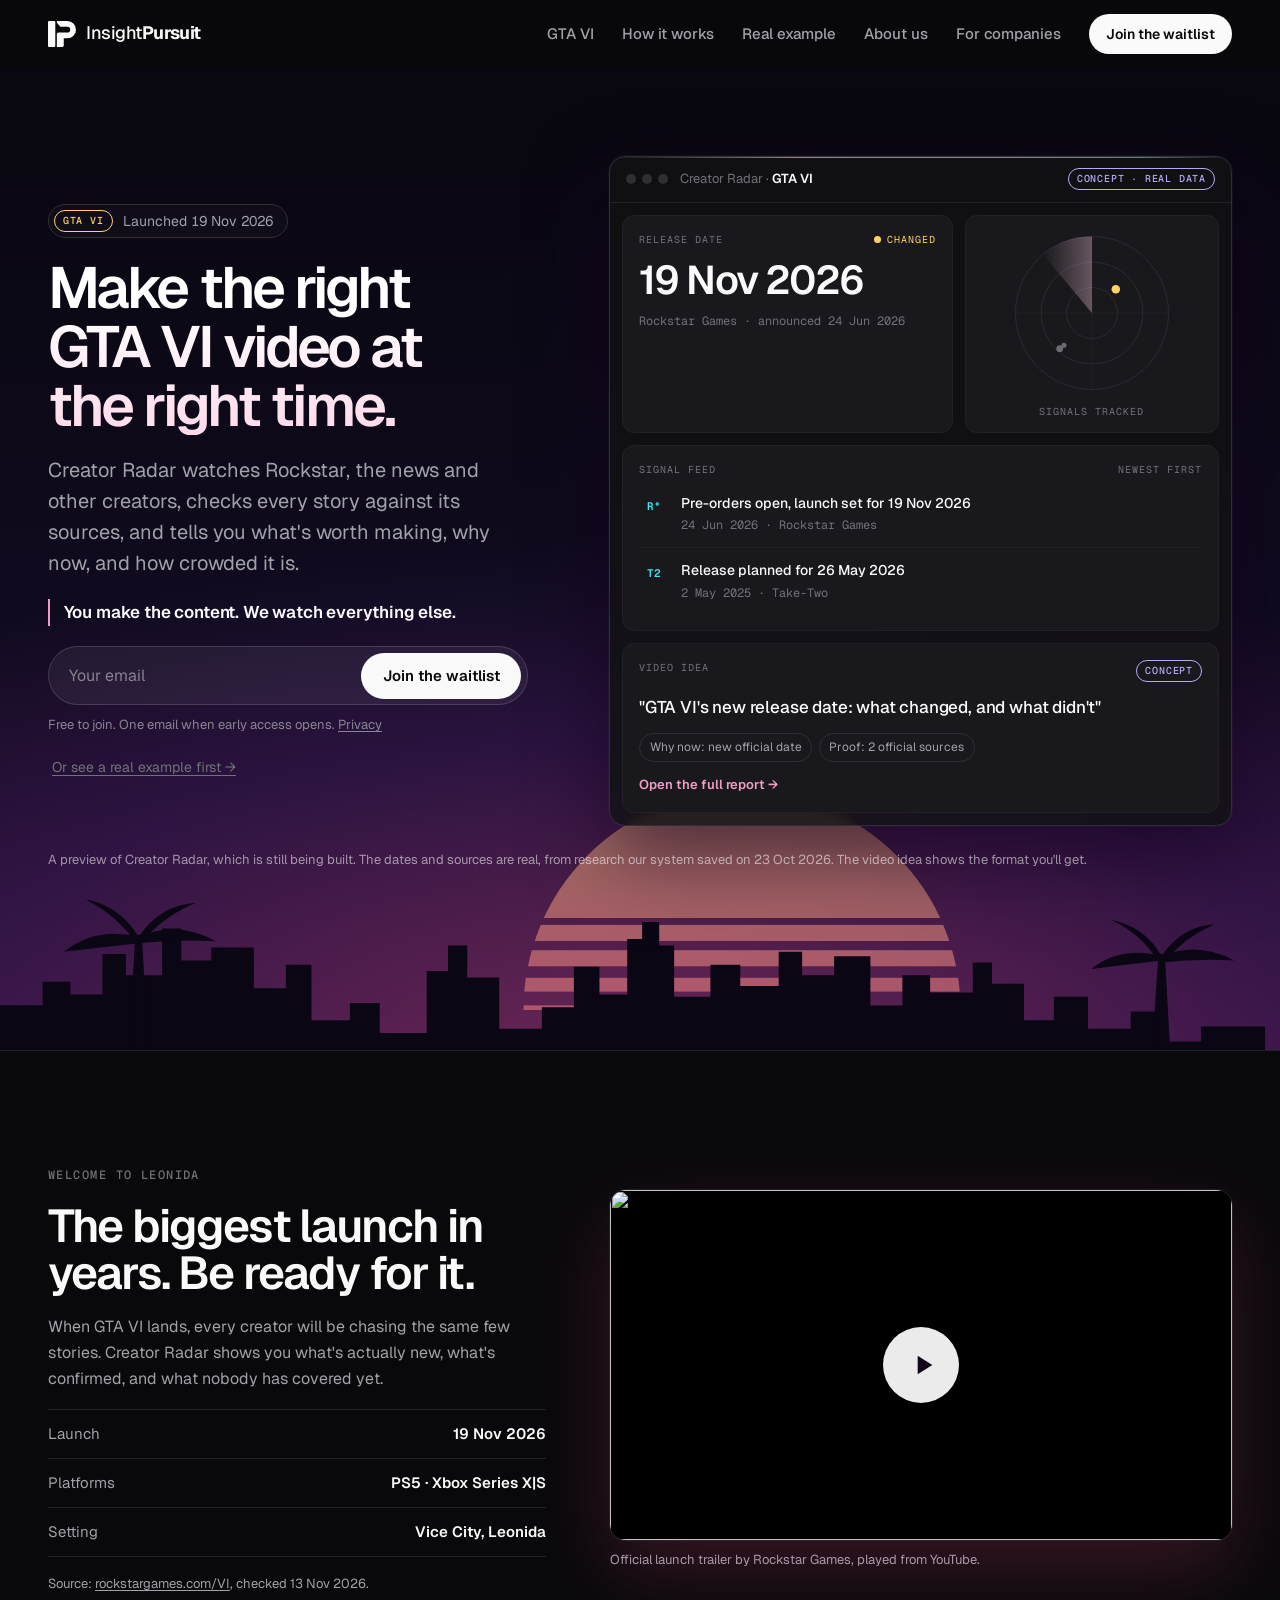
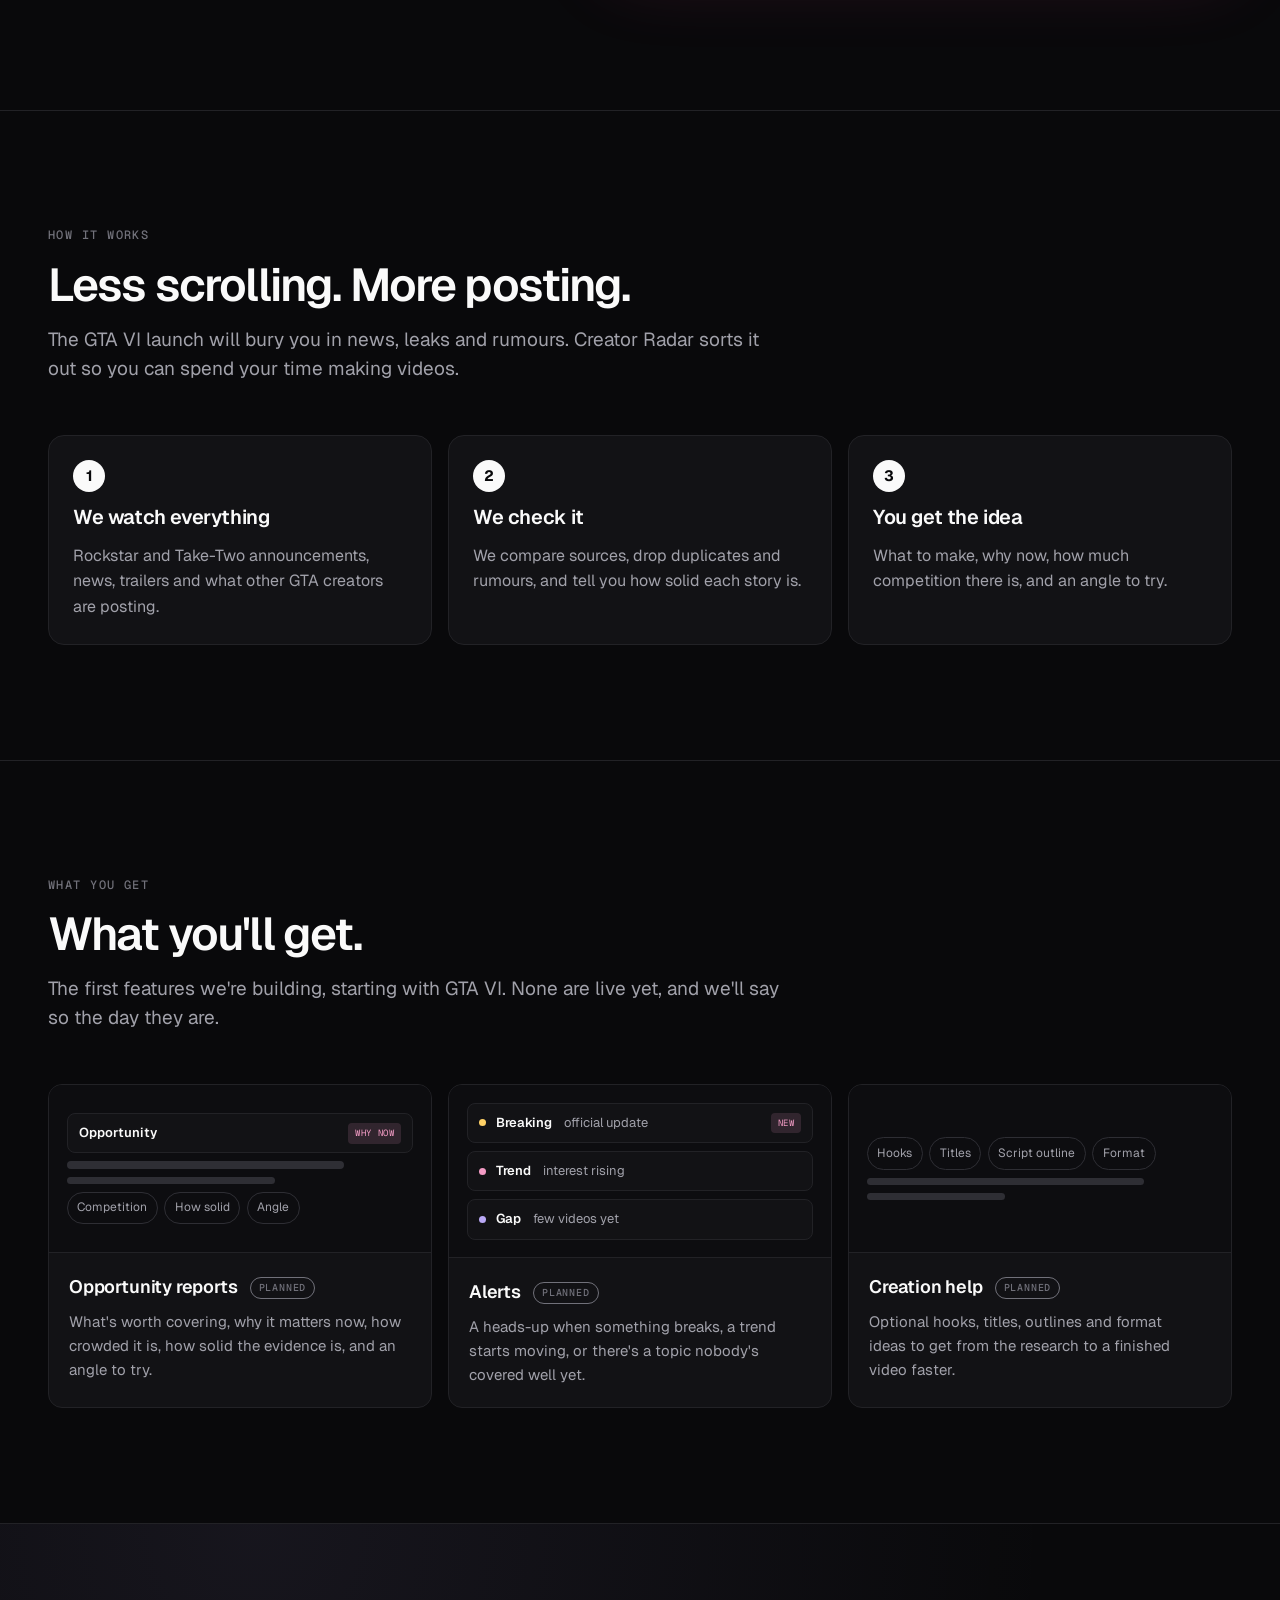
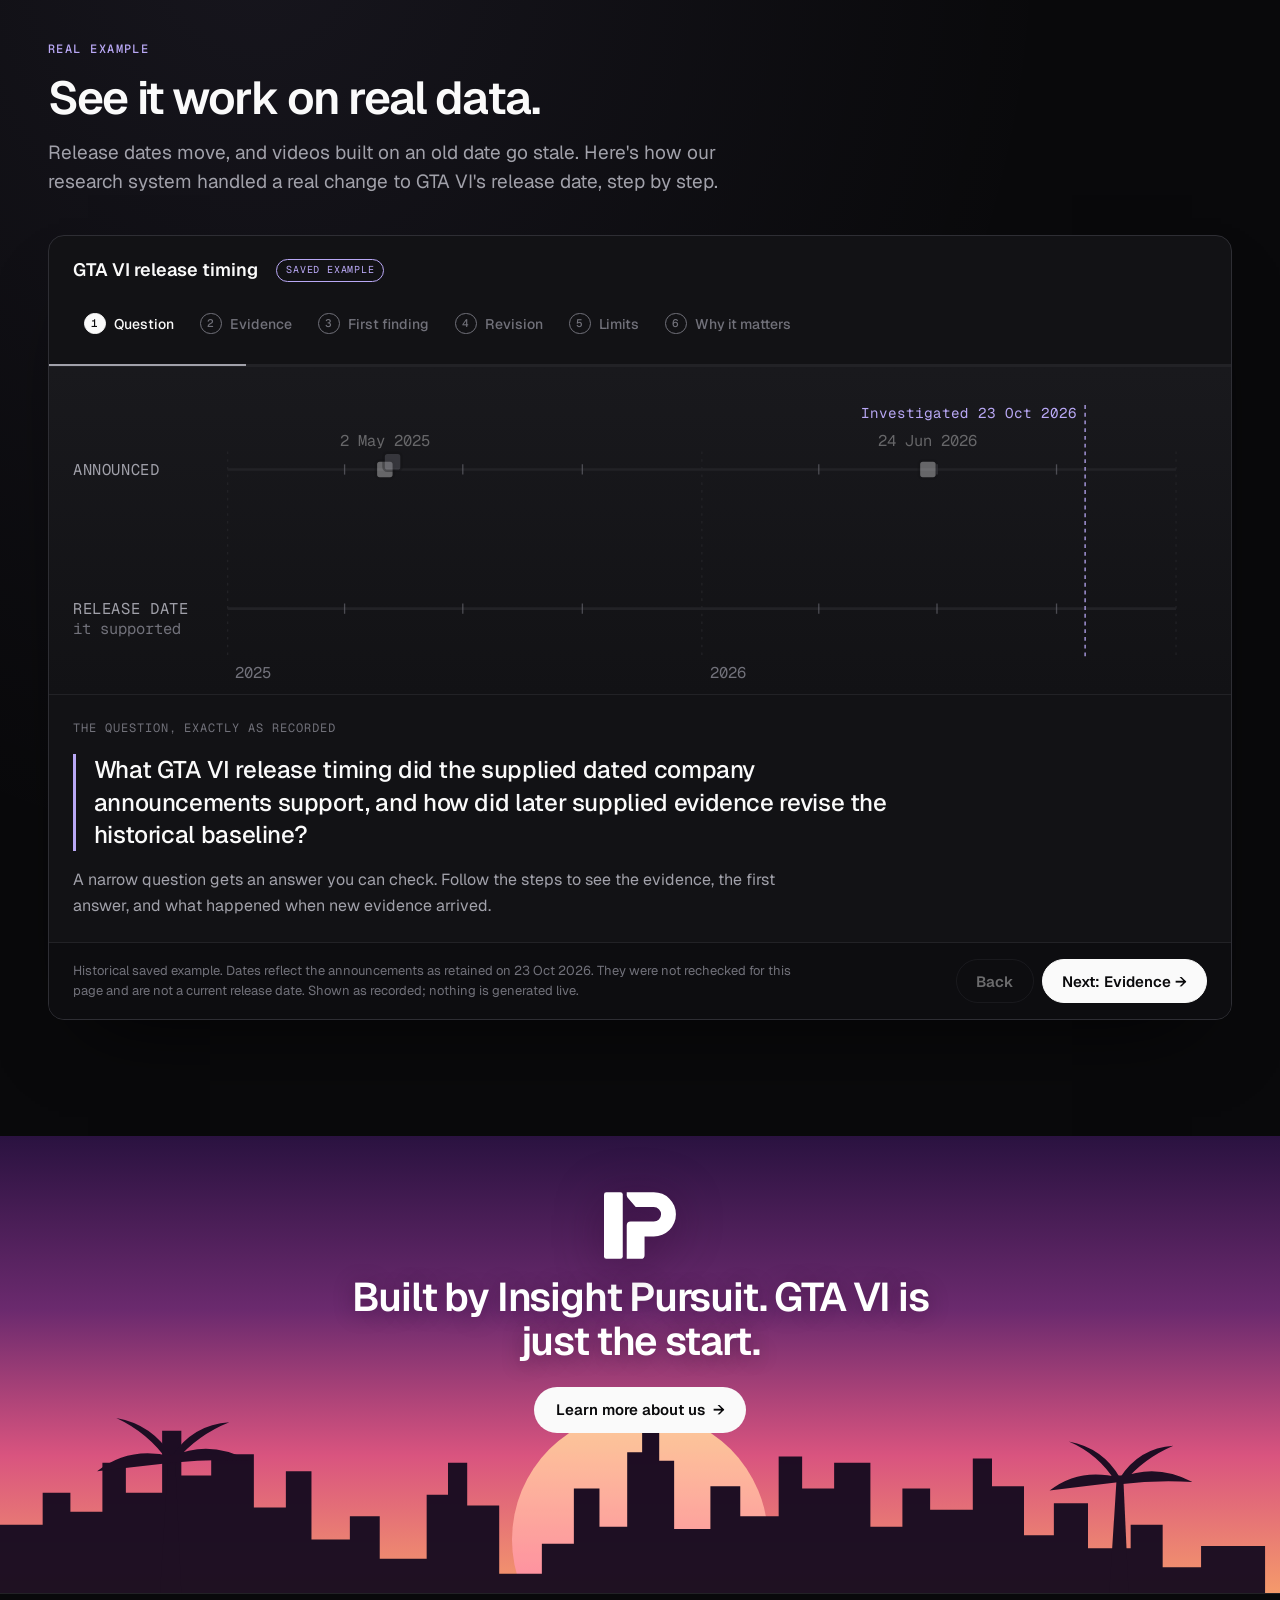
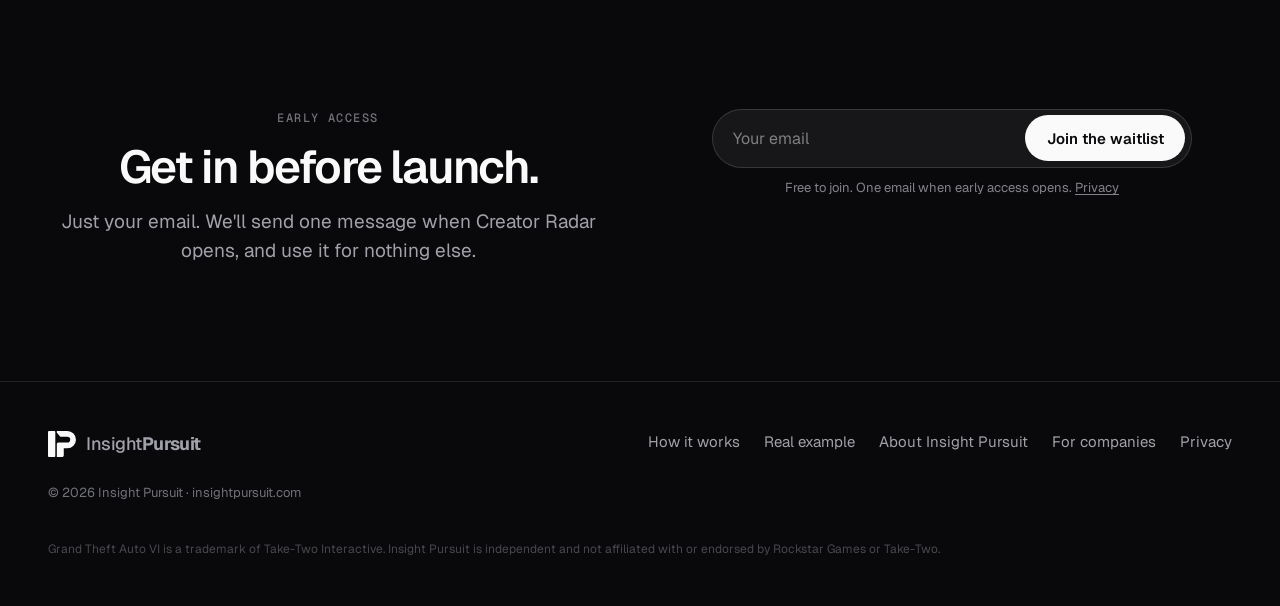
==== commit b36ed002: "Add For companies page and nav links (written by Claude) Co-Authored-By: Claude Opus 5.5 <noreply@an" ====
--- a/index.html
+++ b/index.html
@@ -40,6 +40,7 @@
       <a href="#how">How it works</a>
       <a href="#demo">Real example</a>
       <a href="company.html">About us</a>
+      <a href="business.html">For companies</a>
       <a class="btn btn-primary btn-sm" href="#access">Join the waitlist</a>
     </nav>
   </div>
@@ -314,6 +315,7 @@
       <a href="#how">How it works</a>
       <a href="#demo">Real example</a>
       <a href="company.html">About Insight Pursuit</a>
+      <a href="business.html">For companies</a>
       <a href="privacy.html">Privacy</a>
     </nav>
     <small>© <span id="year">2026</span> Insight Pursuit · insightpursuit.com</small>
--- a/assets/css/site.css
+++ b/assets/css/site.css
@@ -714,3 +714,27 @@
 @media (max-width: 860px) { .trailer-grid { grid-template-columns: 1fr; } }
 
 .site-footer .legal { display: block; flex-basis: 100%; margin-top: 0.75rem; opacity: 0.6; font-size: 0.75rem; line-height: 1.5; max-width: 60rem; }
+
+/* v17: For companies page (calm, no sunset) */
+.biz-hero { padding-block: clamp(4rem, 10vw, 7.5rem) clamp(2.5rem, 6vw, 4rem); border-bottom: 1px solid var(--line); background: radial-gradient(80% 120% at 85% 0%, rgba(176, 124, 255, 0.07), transparent 60%); }
+.biz-hero-inner { display: grid; gap: 1.4rem; justify-items: start; max-width: 52rem; }
+.biz-hero h1 { font-size: var(--step-4); letter-spacing: -0.045em; max-width: 16ch; }
+.biz-hero .lede { font-size: clamp(1.0625rem, 0.95rem + 0.45vw, 1.25rem); color: var(--ink-2); max-width: 40rem; line-height: 1.55; }
+.biz-hero .actions { display: flex; flex-wrap: wrap; gap: 0.75rem; align-items: center; }
+.biz-steps { list-style: none; margin: 0; padding: 0; display: grid; grid-template-columns: repeat(4, 1fr); gap: 1.5rem; }
+.biz-steps li { border-top: 1px solid var(--line-2); padding-top: 1.1rem; display: grid; gap: 0.5rem; align-content: start; }
+.biz-steps .n { font-family: var(--font-mono); font-size: 0.75rem; color: var(--ink-2); letter-spacing: 0.08em; }
+.biz-steps p { color: var(--ink-2); }
+.grades { margin: 0; display: grid; grid-template-columns: repeat(2, 1fr); gap: 1rem; }
+.grades > div { border: 1px solid var(--line); border-radius: 14px; padding: 1.25rem; display: grid; gap: 0.6rem; background: rgba(255,255,255,0.015); }
+.grades dt { margin: 0; }
+.grades dd { margin: 0; color: var(--ink-2); }
+.g { display: inline-flex; align-items: center; gap: 0.45rem; font-weight: 600; }
+.g::before { content: ""; width: 9px; height: 9px; border-radius: 50%; background: currentColor; }
+.g1 { color: #7EE2A8; } .g2 { color: #A6E9EE; } .g3 { color: #FFD166; } .g4 { color: #F59BA8; }
+.case { display: flex; justify-content: space-between; align-items: end; gap: 2rem; flex-wrap: wrap; border: 1px solid var(--line-2); border-radius: 18px; padding: clamp(1.5rem, 4vw, 2.5rem); background: linear-gradient(135deg, rgba(242,155,196,0.06), rgba(166,233,238,0.04)); }
+.case > div { display: grid; gap: 0.8rem; max-width: 40rem; }
+.case .display { font-size: clamp(1.6rem, 1.2rem + 1.6vw, 2.4rem); }
+.case p { color: var(--ink-2); }
+@media (max-width: 860px) { .biz-steps { grid-template-columns: 1fr 1fr; } .grades { grid-template-columns: 1fr; } }
+@media (max-width: 520px) { .biz-steps { grid-template-columns: 1fr; } }
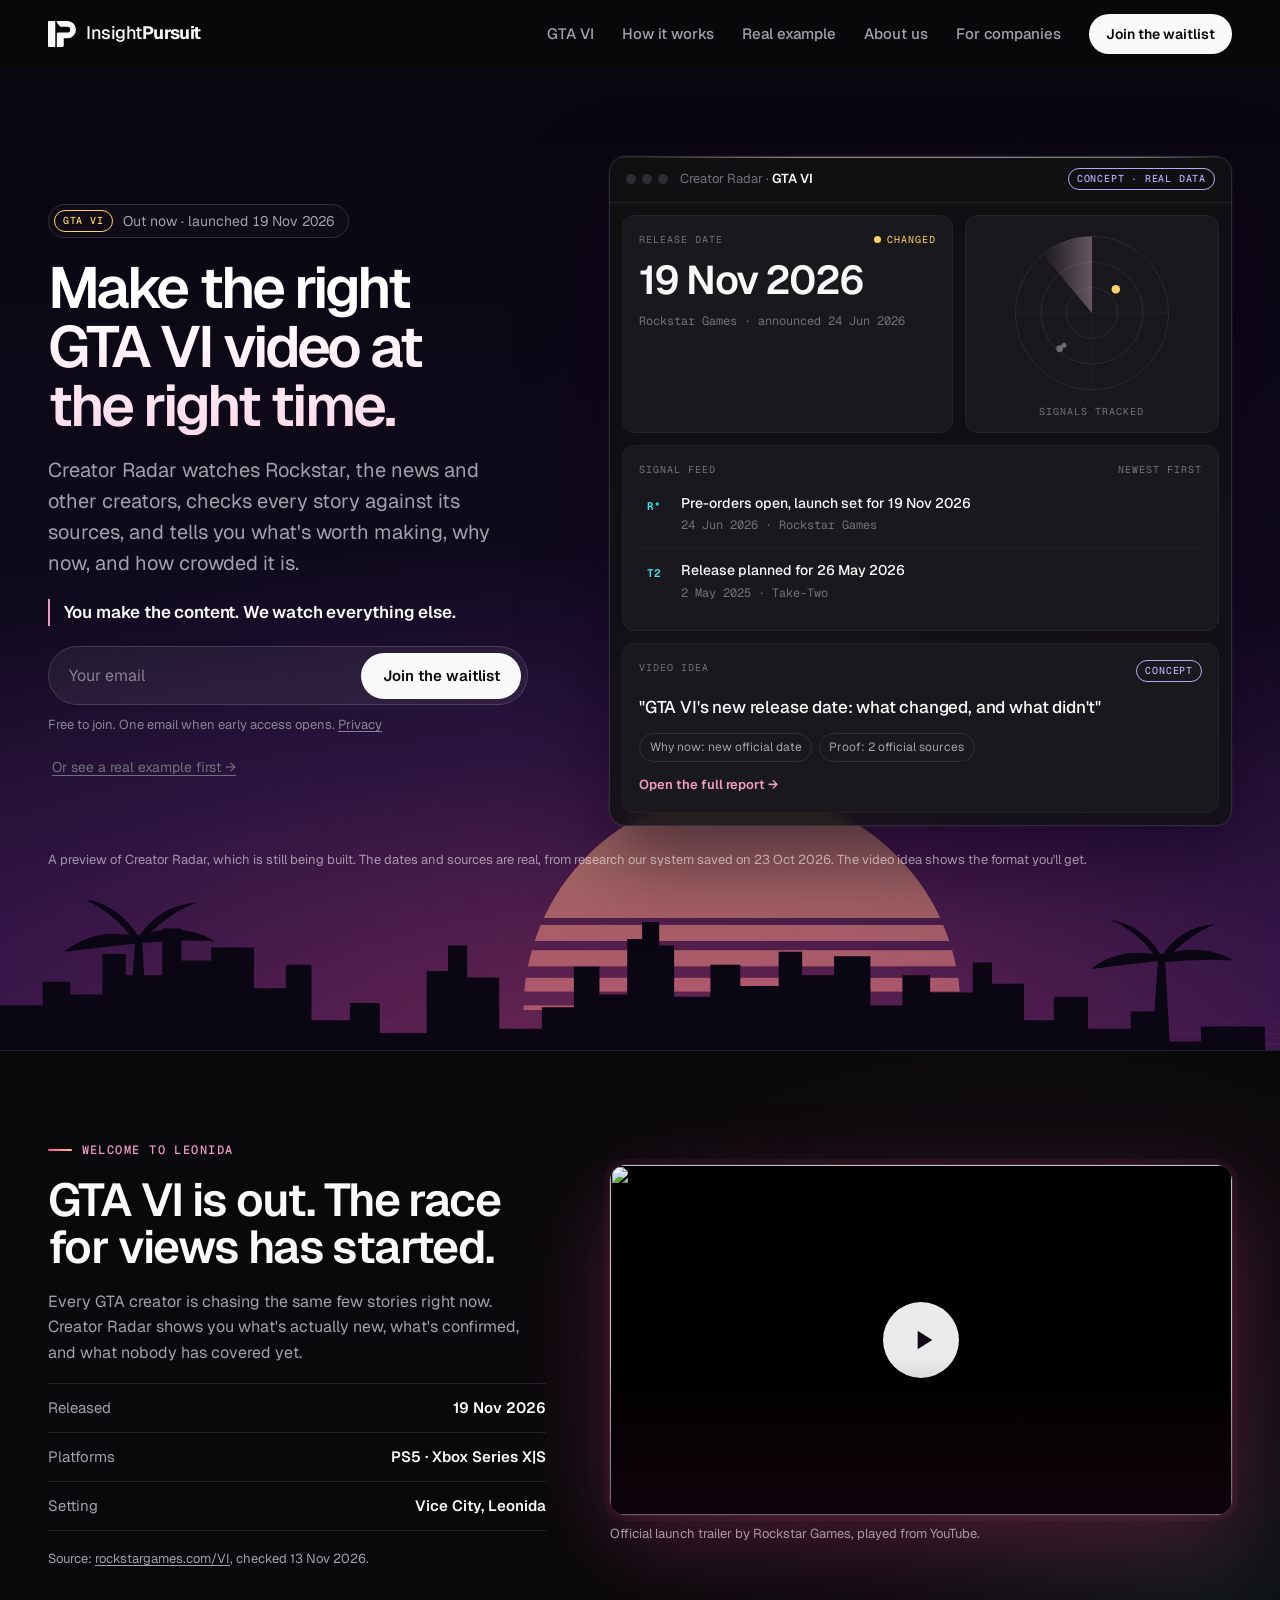
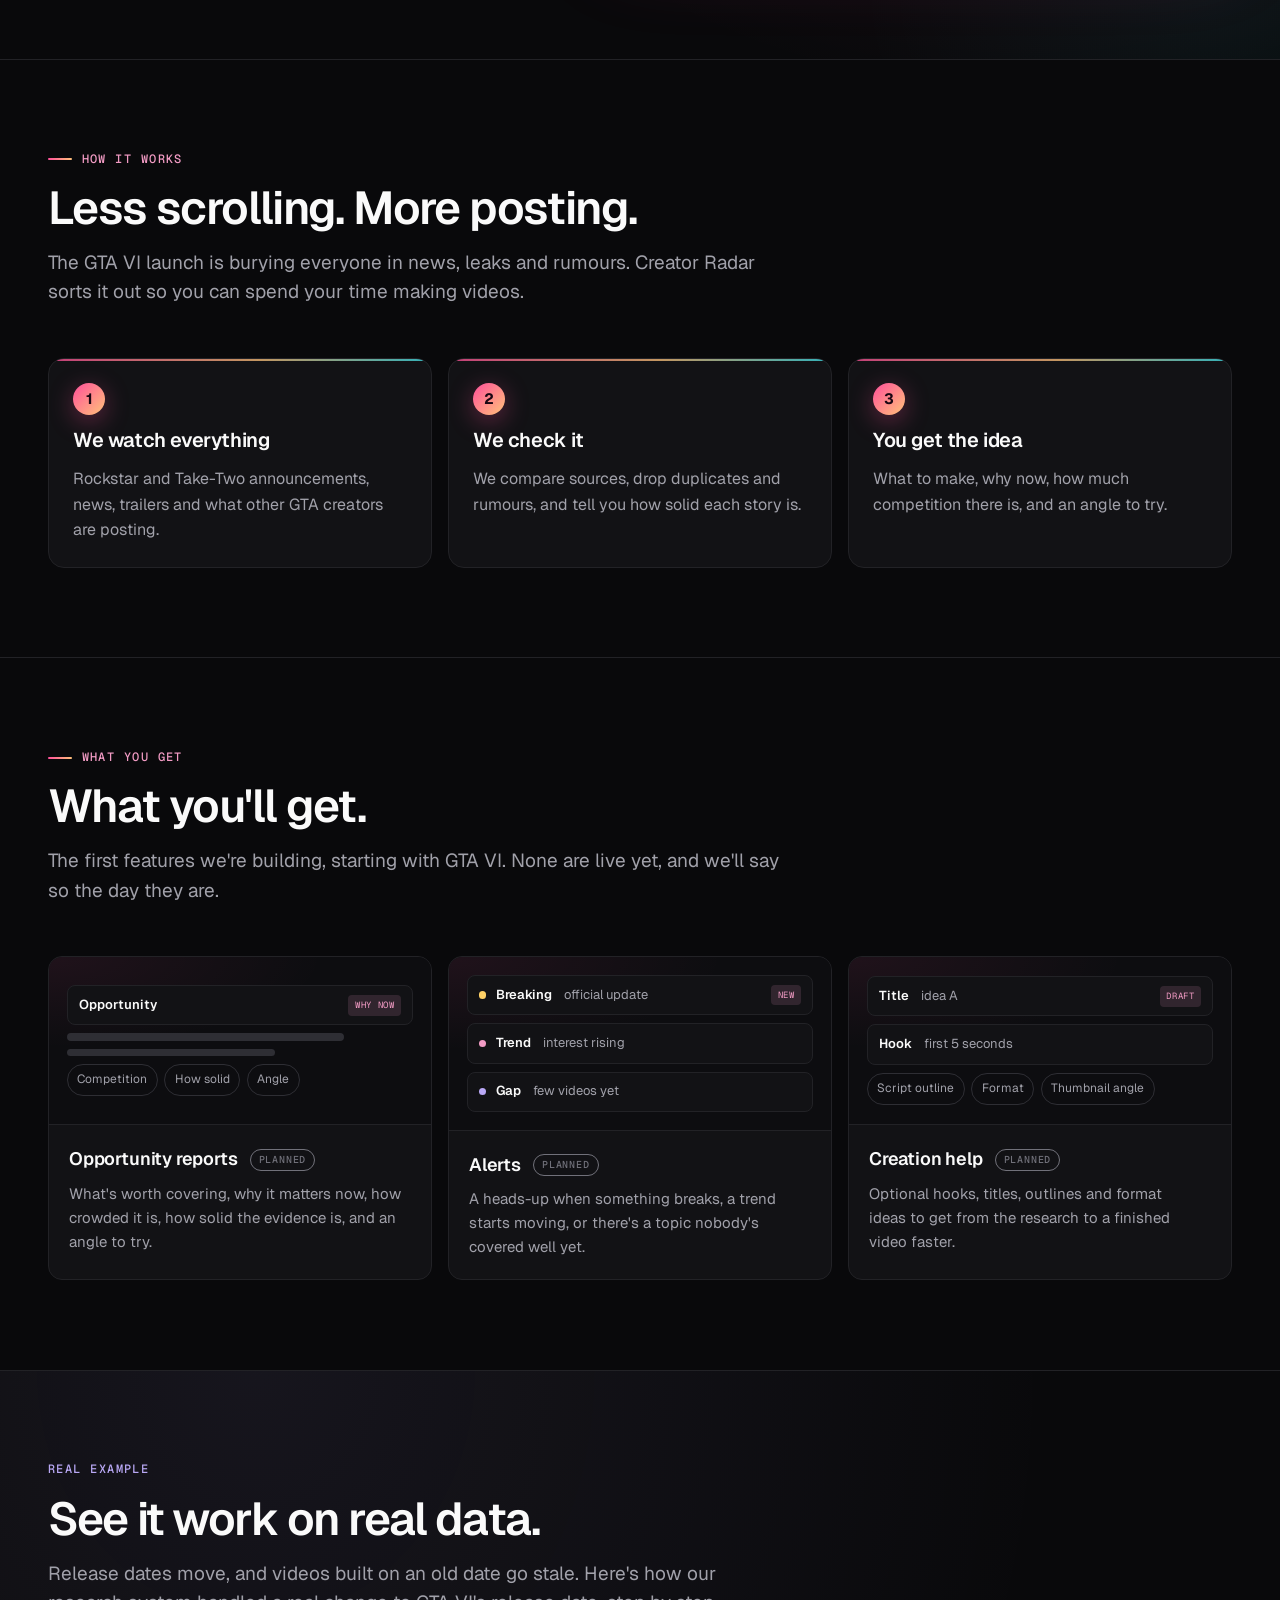
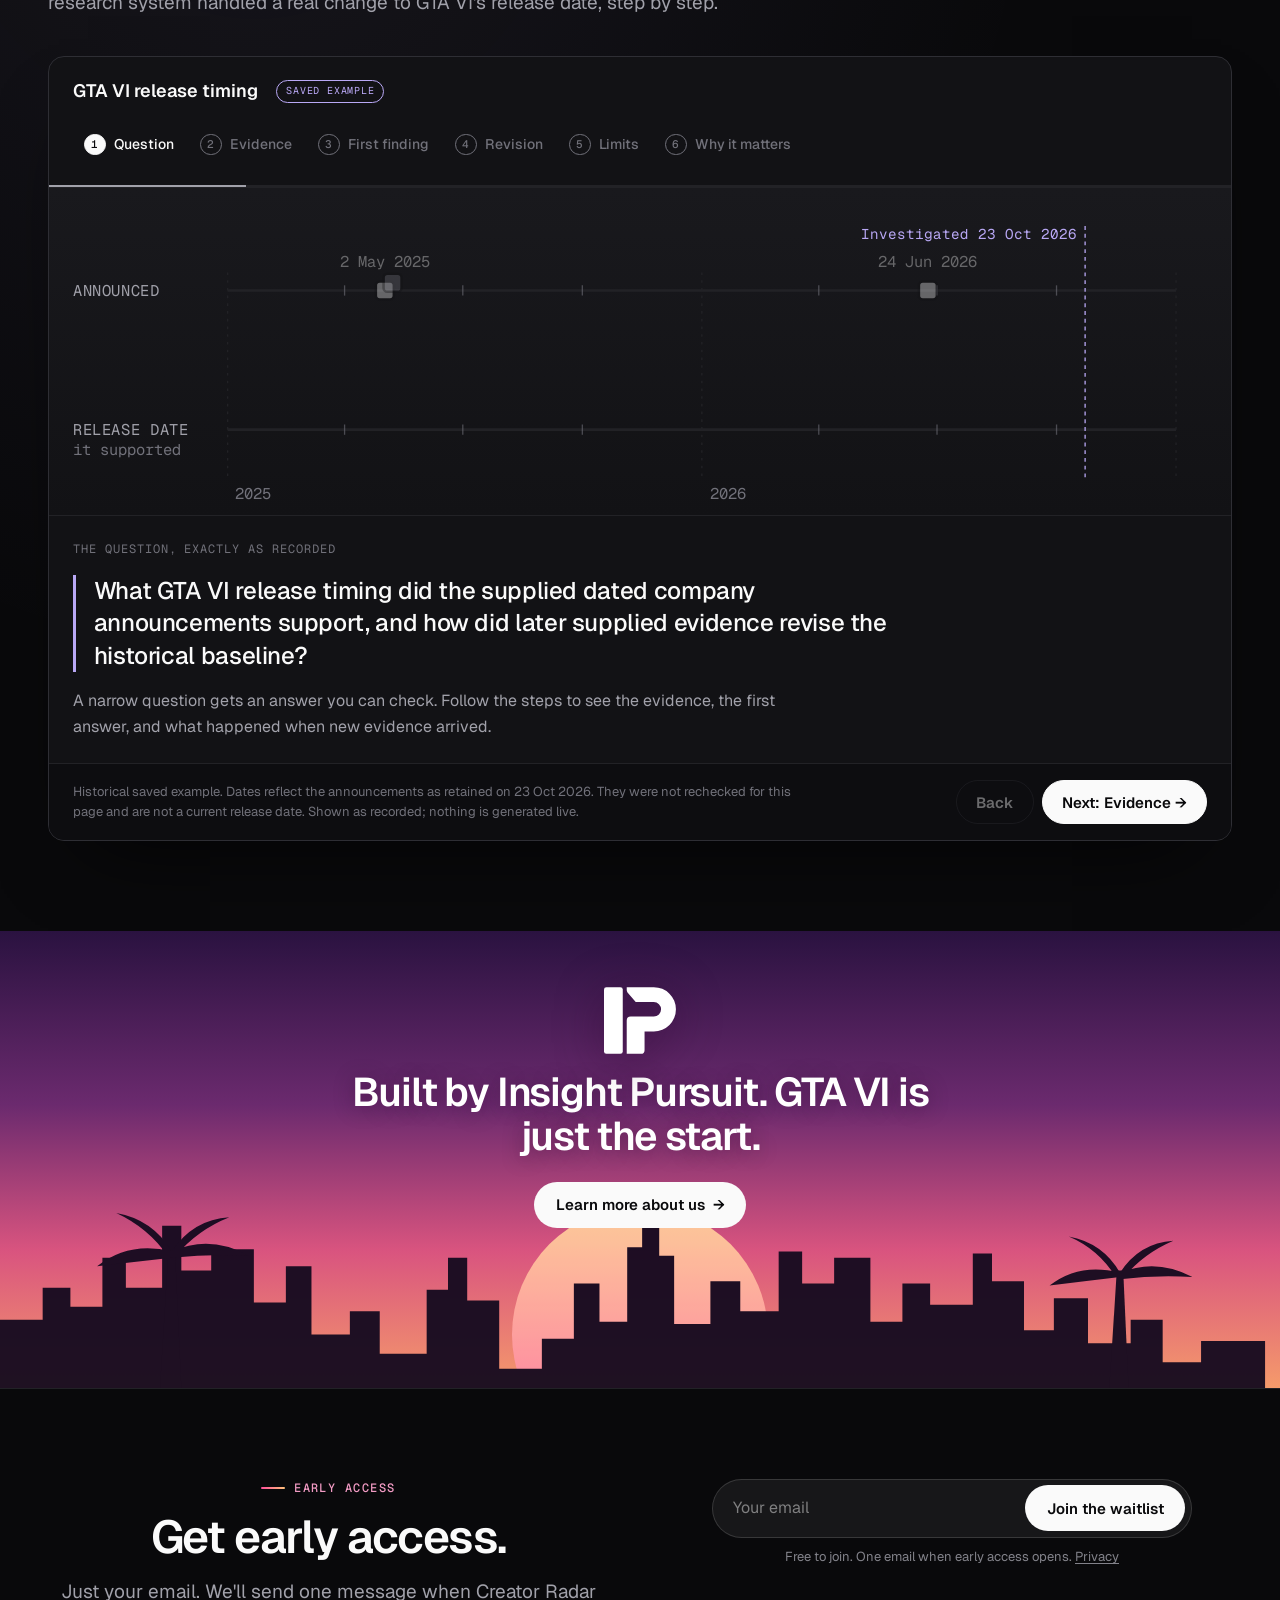
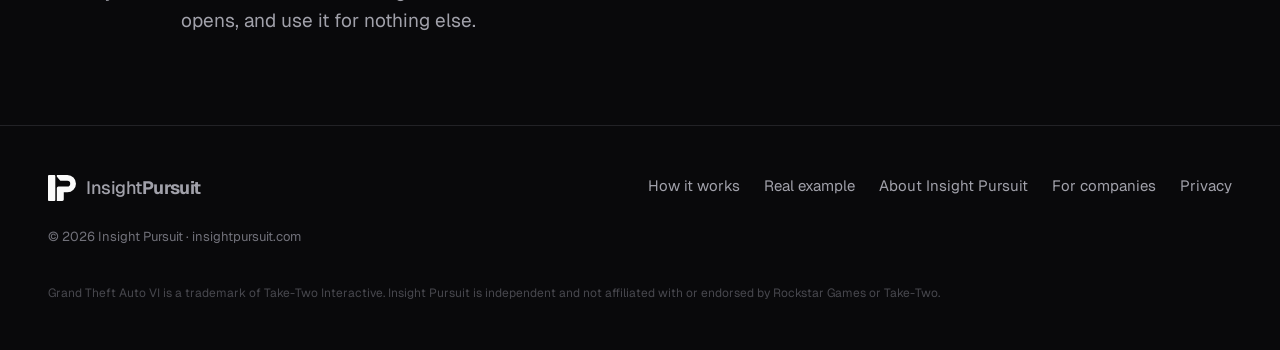
==== commit 39a5478f: "v19: launch-day copy swap, neon polish on steps, features and trailer (written by Claude) Co-Authore" ====
--- a/index.html
+++ b/index.html
@@ -59,7 +59,7 @@
         <h1 id="hero-title" class="display">Make the right GTA&nbsp;VI video at the right time.</h1>
         <p class="lede">Creator Radar watches Rockstar, the news and other creators, checks every story against its sources, and tells you what's worth making, why now, and how crowded it is.</p>
         <p class="tagline">You make the content. We watch everything else.</p>
-        <form class="quick-form" name="waitlist" method="POST" data-netlify="true" netlify-honeypot="company" novalidate>
+        <form class="quick-form" name="waitlist" method="POST" data-netlify="true" netlify-honeypot="company" data-ip-form data-hp="company" novalidate>
           <input type="hidden" name="form-name" value="waitlist">
           <input type="hidden" name="place" value="hero">
           <input type="hidden" name="referrer" value="">
@@ -125,10 +125,10 @@
     <div class="wrap trailer-grid">
       <div class="trailer-copy">
         <span class="label">Welcome to Leonida</span>
-        <h2 id="trailer-title" class="display">The biggest launch in years. Be ready for it.</h2>
-        <p>When GTA VI lands, every creator will be chasing the same few stories. Creator Radar shows you what's actually new, what's confirmed, and what nobody has covered yet.</p>
+        <h2 id="trailer-title" class="display" data-after="GTA VI is out. The race for views has started.">The biggest launch in years. Be ready for it.</h2>
+        <p data-after="Every GTA creator is chasing the same few stories right now. Creator Radar shows you what's actually new, what's confirmed, and what nobody has covered yet.">When GTA VI lands, every creator will be chasing the same few stories. Creator Radar shows you what's actually new, what's confirmed, and what nobody has covered yet.</p>
         <ul class="facts">
-          <li><span>Launch</span><b>19 Nov 2026</b></li>
+          <li><span data-after="Released">Launch</span><b>19 Nov 2026</b></li>
           <li><span>Platforms</span><b>PS5 · Xbox Series X|S</b></li>
           <li><span>Setting</span><b>Vice City, Leonida</b></li>
         </ul>
@@ -149,7 +149,7 @@
       <div class="section-head">
         <span class="label">How it works</span>
         <h2 id="how-title" class="display">Less scrolling. More posting.</h2>
-        <p>The GTA VI launch will bury you in news, leaks and rumours. Creator Radar sorts it out so you can spend your time making videos.</p>
+        <p data-after="The GTA VI launch is burying everyone in news, leaks and rumours. Creator Radar sorts it out so you can spend your time making videos.">The GTA VI launch will bury you in news, leaks and rumours. Creator Radar sorts it out so you can spend your time making videos.</p>
       </div>
       <div class="steps3 radar-steps">
         <div class="step"><span class="n">1</span><h3>We watch everything</h3><p>Rockstar and Take-Two announcements, news, trailers and what other GTA creators are posting.</p></div>
@@ -186,8 +186,9 @@
         </article>
         <article class="feature">
           <div class="feature-ui" aria-hidden="true">
-            <div class="ui-chips"><span class="ui-chip">Hooks</span><span class="ui-chip">Titles</span><span class="ui-chip">Script outline</span><span class="ui-chip">Format</span></div>
-            <div class="ui-bar w80"></div><div class="ui-bar w40"></div>
+            <div class="ui-row"><b>Title</b>&nbsp;idea A<span class="pill">Draft</span></div>
+            <div class="ui-row"><b>Hook</b>&nbsp;first 5 seconds</div>
+            <div class="ui-chips"><span class="ui-chip">Script outline</span><span class="ui-chip">Format</span><span class="ui-chip">Thumbnail angle</span></div>
           </div>
           <div class="feature-copy"><h3>Creation help <span class="tag tag-planned">Planned</span></h3><p>Optional hooks, titles, outlines and format ideas to get from the research to a finished video faster.</p></div>
         </article>
@@ -232,11 +233,11 @@
     <div class="wrap access access-quick">
       <div class="section-head">
         <span class="label">Early access</span>
-        <h2 id="access-title" class="display">Get in before launch.</h2>
+        <h2 id="access-title" class="display" data-after="Get early access.">Get in before launch.</h2>
         <p>Just your email. We'll send one message when Creator Radar opens, and use it for nothing else.</p>
       </div>
 
-      <form class="quick-form" name="waitlist" method="POST" data-netlify="true" netlify-honeypot="company" novalidate>
+      <form class="quick-form" name="waitlist" method="POST" data-netlify="true" netlify-honeypot="company" data-ip-form data-hp="company" novalidate>
           <input type="hidden" name="form-name" value="waitlist">
           <input type="hidden" name="place" value="bottom">
           <input type="hidden" name="referrer" value="">
--- a/assets/css/site.css
+++ b/assets/css/site.css
@@ -738,3 +738,136 @@
 .case p { color: var(--ink-2); }
 @media (max-width: 860px) { .biz-steps { grid-template-columns: 1fr 1fr; } .grades { grid-template-columns: 1fr; } }
 @media (max-width: 520px) { .biz-steps { grid-template-columns: 1fr; } }
+
+/* v18: About page mission block */
+.mission-inner { display: grid; gap: 1rem; max-width: 46rem; }
+.mission .display { font-size: clamp(1.6rem, 1.15rem + 1.9vw, 2.6rem); line-height: 1.12; }
+.mission p { color: var(--ink-2); font-size: 1.0625rem; line-height: 1.6; }
+
+/* v19 (18 Nov 2026): visual polish pass, written by Claude */
+.section { padding-block: clamp(3.5rem, 7vw, 6rem); }
+.demo-band .wrap { padding-block: clamp(3.5rem, 7vw, 6rem); }
+.section-head .label, .trailer-copy .label { color: var(--accent); display: inline-flex; align-items: center; gap: 0.6rem; }
+.section-head .label::before, .trailer-copy .label::before { content: ""; width: 1.5rem; height: 2px; border-radius: 2px; background: linear-gradient(90deg, #FF4F9A, #FFC27A); }
+.access-quick .section-head .label { justify-content: center; }
+.section-head h2, .trailer-copy .display { letter-spacing: -0.035em; }
+
+/* Steps: neon numbers, top glow, gentle lift */
+.step { position: relative; overflow: hidden; transition: transform .25s ease, border-color .25s ease, box-shadow .25s ease; }
+.step::before { content: ""; position: absolute; inset: 0 0 auto 0; height: 2px; background: linear-gradient(90deg, #FF4F9A, #FFC27A 55%, #3EE6F0); opacity: .75; }
+.step .n { background: linear-gradient(135deg, #FF4F9A, #FFC27A); color: #1A0613; box-shadow: 0 6px 24px rgba(255, 79, 154, .35); }
+.step:hover, .feature:hover { transform: translateY(-3px); border-color: var(--line-2); box-shadow: 0 18px 50px rgba(0,0,0,.45), 0 0 0 1px rgba(242,155,196,.12); }
+.feature { transition: transform .25s ease, border-color .25s ease, box-shadow .25s ease; }
+.feature-ui { background: radial-gradient(120% 90% at 0% 0%, rgba(255,79,154,.08), transparent 60%), var(--bg-2); }
+
+/* Trailer: neon frame */
+.trailer { background: radial-gradient(60% 80% at 80% 50%, rgba(255, 79, 154, .08), transparent 70%), radial-gradient(40% 60% at 95% 90%, rgba(62, 230, 240, .05), transparent 70%); }
+.video .yt, .video iframe { box-shadow: 0 30px 90px rgba(255, 79, 154, .22), 0 0 0 1px rgba(255,255,255,.08), 0 0 0 6px rgba(255, 79, 154, .06); }
+.video .yt::after { content: ""; position: absolute; inset: 0; background: linear-gradient(180deg, transparent 55%, rgba(26, 6, 19, .55)); pointer-events: none; }
+.facts li b { color: var(--ink); }
+
+/* Hero: soft glow around the dashboard */
+.app { box-shadow: 0 30px 80px rgba(20, 0, 30, 0.6), 0 0 0 1px rgba(255,255,255,0.04); backdrop-filter: blur(6px); }
+.hero-launch .app-caption { color: rgba(255,255,255,0.55); }
+.hero-launch h1 { background: linear-gradient(180deg, #FFFFFF 30%, #FFD9EA 100%); -webkit-background-clip: text; background-clip: text; -webkit-text-fill-color: transparent; }
+
+.quick-form { display: grid; gap: 0.6rem; width: 100%; max-width: 30rem; }
+.quick-row { display: flex; gap: 0.5rem; padding: 0.35rem; border-radius: 999px; background: rgba(255,255,255,0.06); border: 1px solid rgba(255,255,255,0.14); }
+.quick-row:focus-within { border-color: var(--accent); box-shadow: 0 0 0 3px var(--accent-soft); }
+.quick-row input { flex: 1; min-width: 0; background: transparent; border: 0; color: var(--ink); font: inherit; font-size: 1rem; padding: 0.55rem 0.9rem; outline: none; }
+.quick-row input::placeholder { color: rgba(255,255,255,0.45); }
+.quick-row .btn { flex: none; white-space: nowrap; }
+.quick-note { font-size: 0.8125rem; color: var(--ink-2); opacity: 0.8; }
+.quick-note a { color: inherit; text-decoration: underline; text-underline-offset: 2px; }
+.quick-form .form-status { font-size: 0.875rem; }
+@media (max-width: 420px) { .quick-row { flex-direction: column; border-radius: 16px; } .quick-row .btn { width: 100%; justify-content: center; } }
+.access-quick { display: grid; justify-items: center; text-align: center; }
+.access-quick .section-head { margin-inline: auto; }
+.access-quick .section-head p { margin-inline: auto; }
+.access-quick .quick-form { margin-inline: auto; }
+
+.trailer-grid { display: grid; grid-template-columns: 1fr 1.25fr; gap: clamp(2rem, 5vw, 4rem); align-items: center; }
+.trailer-copy { display: grid; gap: 1.1rem; }
+.trailer-copy .display { font-size: var(--step-3, clamp(2rem, 1.4rem + 2.4vw, 3rem)); }
+.trailer-copy > p { color: var(--ink-2); }
+.facts { list-style: none; padding: 0; margin: 0; display: grid; gap: 0; border-top: 1px solid var(--line); }
+.facts li { display: flex; justify-content: space-between; gap: 1rem; padding: 0.75rem 0; border-bottom: 1px solid var(--line); font-size: 0.9375rem; }
+.facts span { color: var(--ink-2); }
+.facts b { font-weight: 600; text-align: right; }
+.trailer .src { font-size: 0.8125rem; color: var(--ink-2); }
+.trailer .src a { color: inherit; text-decoration: underline; text-underline-offset: 2px; }
+.video { margin: 0; display: grid; gap: 0.6rem; }
+.video .yt, .video iframe { position: relative; display: block; width: 100%; aspect-ratio: 16 / 9; border: 0; padding: 0; border-radius: 16px; overflow: hidden; background: #000; cursor: pointer; box-shadow: 0 30px 80px rgba(255, 79, 154, 0.18), 0 0 0 1px rgba(255,255,255,0.08); }
+.video .yt img { width: 100%; height: 100%; object-fit: cover; display: block; transition: transform .4s ease, filter .4s ease; filter: saturate(1.05); }
+.video .yt:hover img { transform: scale(1.03); }
+.yt-play { position: absolute; left: 50%; top: 50%; width: 76px; height: 76px; transform: translate(-50%, -50%); border-radius: 50%; display: grid; place-items: center; background: rgba(255,255,255,0.92); color: #120818; box-shadow: 0 10px 40px rgba(0,0,0,0.45); transition: transform .2s ease; }
+.yt-play svg { width: 32px; height: 32px; margin-left: 4px; }
+.video .yt:hover .yt-play { transform: translate(-50%, -50%) scale(1.06); }
+.video figcaption { font-size: 0.8125rem; color: var(--ink-2); }
+@media (max-width: 860px) { .trailer-grid { grid-template-columns: 1fr; } }
+
+.site-footer .legal { display: block; flex-basis: 100%; margin-top: 0.75rem; opacity: 0.6; font-size: 0.75rem; line-height: 1.5; max-width: 60rem; }
+
+/* v17: For companies page (calm, no sunset) */
+.biz-hero { padding-block: clamp(4rem, 10vw, 7.5rem) clamp(2.5rem, 6vw, 4rem); border-bottom: 1px solid var(--line); background: radial-gradient(80% 120% at 85% 0%, rgba(176, 124, 255, 0.07), transparent 60%); }
+.biz-hero-inner { display: grid; gap: 1.4rem; justify-items: start; max-width: 52rem; }
+.biz-hero h1 { font-size: var(--step-4); letter-spacing: -0.045em; max-width: 16ch; }
+.biz-hero .lede { font-size: clamp(1.0625rem, 0.95rem + 0.45vw, 1.25rem); color: var(--ink-2); max-width: 40rem; line-height: 1.55; }
+.biz-hero .actions { display: flex; flex-wrap: wrap; gap: 0.75rem; align-items: center; }
+.biz-steps { list-style: none; margin: 0; padding: 0; display: grid; grid-template-columns: repeat(4, 1fr); gap: 1.5rem; }
+.biz-steps li { border-top: 1px solid var(--line-2); padding-top: 1.1rem; display: grid; gap: 0.5rem; align-content: start; }
+.biz-steps .n { font-family: var(--font-mono); font-size: 0.75rem; color: var(--ink-2); letter-spacing: 0.08em; }
+.biz-steps p { color: var(--ink-2); }
+.grades { margin: 0; display: grid; grid-template-columns: repeat(2, 1fr); gap: 1rem; }
+.grades > div { border: 1px solid var(--line); border-radius: 14px; padding: 1.25rem; display: grid; gap: 0.6rem; background: rgba(255,255,255,0.015); }
+.grades dt { margin: 0; }
+.grades dd { margin: 0; color: var(--ink-2); }
+.g { display: inline-flex; align-items: center; gap: 0.45rem; font-weight: 600; }
+.g::before { content: ""; width: 9px; height: 9px; border-radius: 50%; background: currentColor; }
+.g1 { color: #7EE2A8; } .g2 { color: #A6E9EE; } .g3 { color: #FFD166; } .g4 { color: #F59BA8; }
+.case { display: flex; justify-content: space-between; align-items: end; gap: 2rem; flex-wrap: wrap; border: 1px solid var(--line-2); border-radius: 18px; padding: clamp(1.5rem, 4vw, 2.5rem); background: linear-gradient(135deg, rgba(242,155,196,0.06), rgba(166,233,238,0.04)); }
+.case > div { display: grid; gap: 0.8rem; max-width: 40rem; }
+.case .display { font-size: clamp(1.6rem, 1.2rem + 1.6vw, 2.4rem); }
+.case p { color: var(--ink-2); }
+@media (max-width: 860px) { .biz-steps { grid-template-columns: 1fr 1fr; } .grades { grid-template-columns: 1fr; } }
+@media (max-width: 520px) { .biz-steps { grid-template-columns: 1fr; } }
+
+/* v18: About page mission block */
+.mission-inner { display: grid; gap: 1rem; max-width: 46rem; }
+.mission .display { font-size: clamp(1.6rem, 1.15rem + 1.9vw, 2.6rem); line-height: 1.12; }
+.mission p { color: var(--ink-2); font-size: 1.0625rem; line-height: 1.6; }
+
+/* v19 (18 Nov 2026): visual polish pass, written by Claude */
+.section { padding-block: clamp(3.5rem, 7vw, 6rem); }
+.demo-band .wrap { padding-block: clamp(3.5rem, 7vw, 6rem); }
+.section-head .label, .trailer-copy .label { color: var(--accent); display: inline-flex; align-items: center; gap: 0.6rem; }
+.section-head .label::before, .trailer-copy .label::before { content: ""; width: 1.5rem; height: 2px; border-radius: 2px; background: linear-gradient(90deg, #FF4F9A, #FFC27A); }
+.access-quick .section-head .label { justify-content: center; }
+.section-head h2, .trailer-copy .display { letter-spacing: -0.035em; }
+
+/* Steps: neon numbers, top glow, gentle lift */
+.step { position: relative; overflow: hidden; transition: transform .25s ease, border-color .25s ease, box-shadow .25s ease; }
+.step::before { content: ""; position: absolute; inset: 0 0 auto 0; height: 2px; background: linear-gradient(90deg, #FF4F9A, #FFC27A 55%, #3EE6F0); opacity: .75; }
+.step .n { background: linear-gradient(135deg, #FF4F9A, #FFC27A); color: #1A0613; box-shadow: 0 6px 24px rgba(255, 79, 154, .35); }
+.step:hover, .feature:hover { transform: translateY(-3px); border-color: var(--line-2); box-shadow: 0 18px 50px rgba(0,0,0,.45), 0 0 0 1px rgba(242,155,196,.12); }
+.feature { transition: transform .25s ease, border-color .25s ease, box-shadow .25s ease; }
+.feature-ui { background: radial-gradient(120% 90% at 0% 0%, rgba(255,79,154,.08), transparent 60%), var(--bg-2); }
+
+/* Trailer: neon frame */
+.trailer { background: radial-gradient(60% 80% at 80% 50%, rgba(255, 79, 154, .08), transparent 70%), radial-gradient(40% 60% at 95% 90%, rgba(62, 230, 240, .05), transparent 70%); }
+.video .yt, .video iframe { box-shadow: 0 30px 90px rgba(255, 79, 154, .22), 0 0 0 1px rgba(255,255,255,.08), 0 0 0 6px rgba(255, 79, 154, .06); }
+.video .yt::after { content: ""; position: absolute; inset: 0; background: linear-gradient(180deg, transparent 55%, rgba(26, 6, 19, .55)); pointer-events: none; }
+.facts li b { color: var(--ink); }
+
+/* Hero: neon horizon grid under the skyline */
+.vc-sky::after { content: ""; position: absolute; left: -10%; right: -10%; bottom: 0; height: 120px;
+  background-image: linear-gradient(rgba(255, 79, 154, .35) 1px, transparent 1px), linear-gradient(90deg, rgba(255, 79, 154, .28) 1px, transparent 1px);
+  background-size: 60px 22px; transform: perspective(300px) rotateX(55deg); transform-origin: bottom;
+  mask-image: linear-gradient(to top, #000, transparent); -webkit-mask-image: linear-gradient(to top, #000, transparent); opacity: .45; }
+.app { box-shadow: 0 40px 120px rgba(0,0,0,.55), 0 0 80px rgba(255, 79, 154, .08); }
+
+/* Buttons: soft neon on hover */
+.btn-primary { transition: transform .15s ease, box-shadow .2s ease, background .2s ease; }
+.btn-primary:hover { box-shadow: 0 8px 30px rgba(255, 79, 154, .35); transform: translateY(-1px); }
+
+@media (prefers-reduced-motion: reduce) { .step, .feature, .btn-primary { transition: none; } .step:hover, .feature:hover, .btn-primary:hover { transform: none; } }
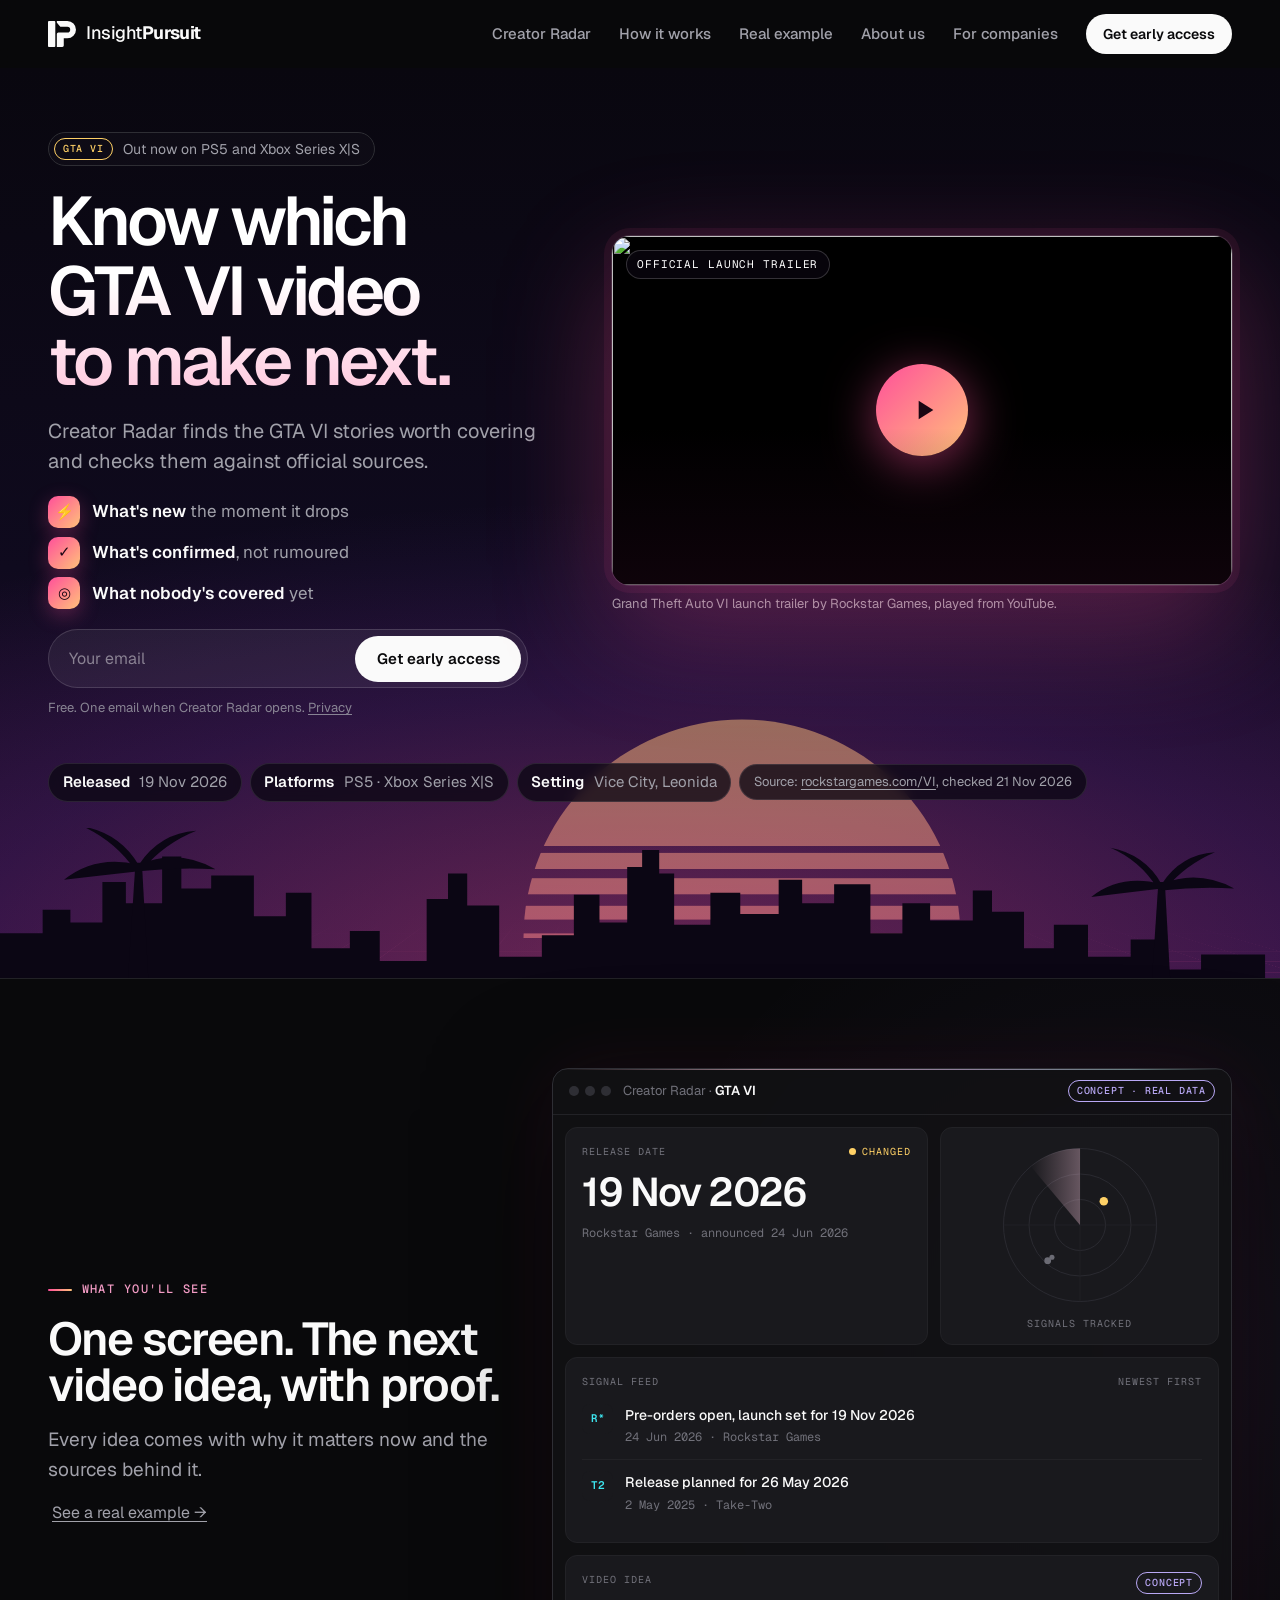
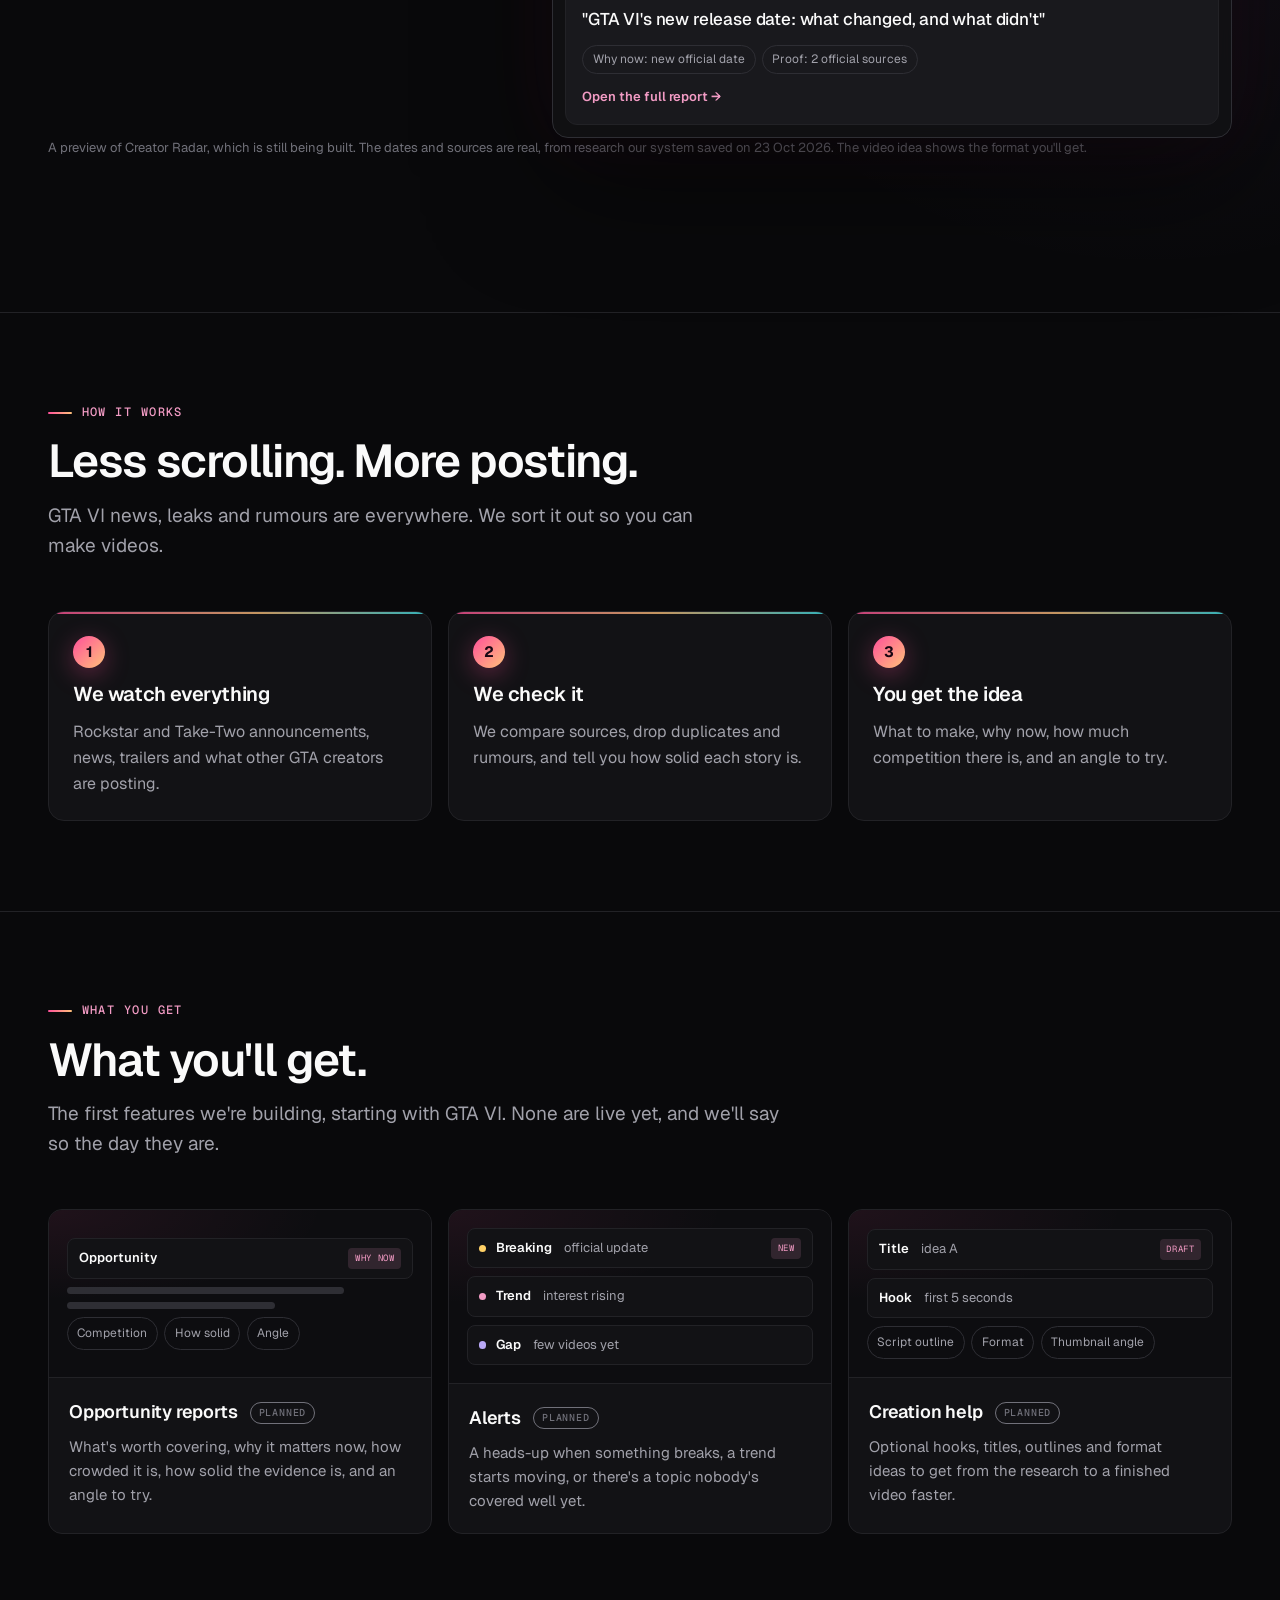
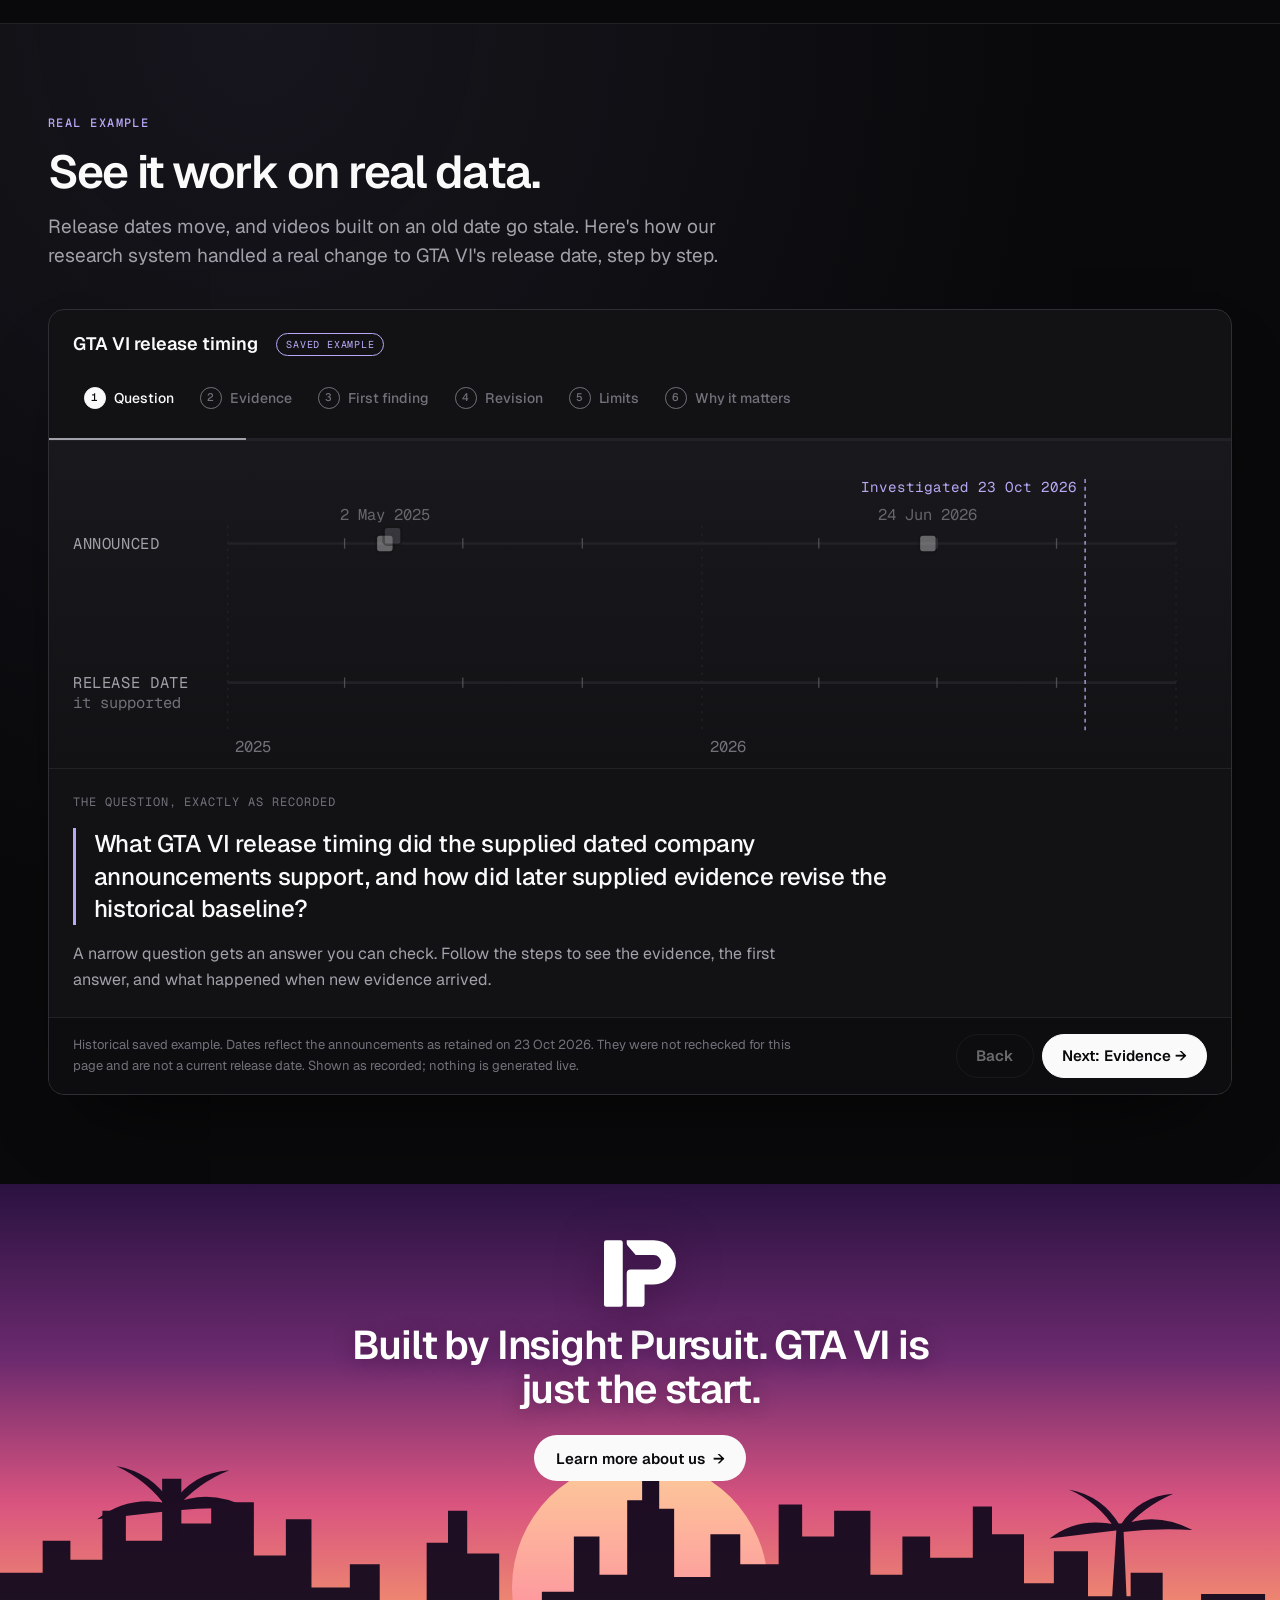
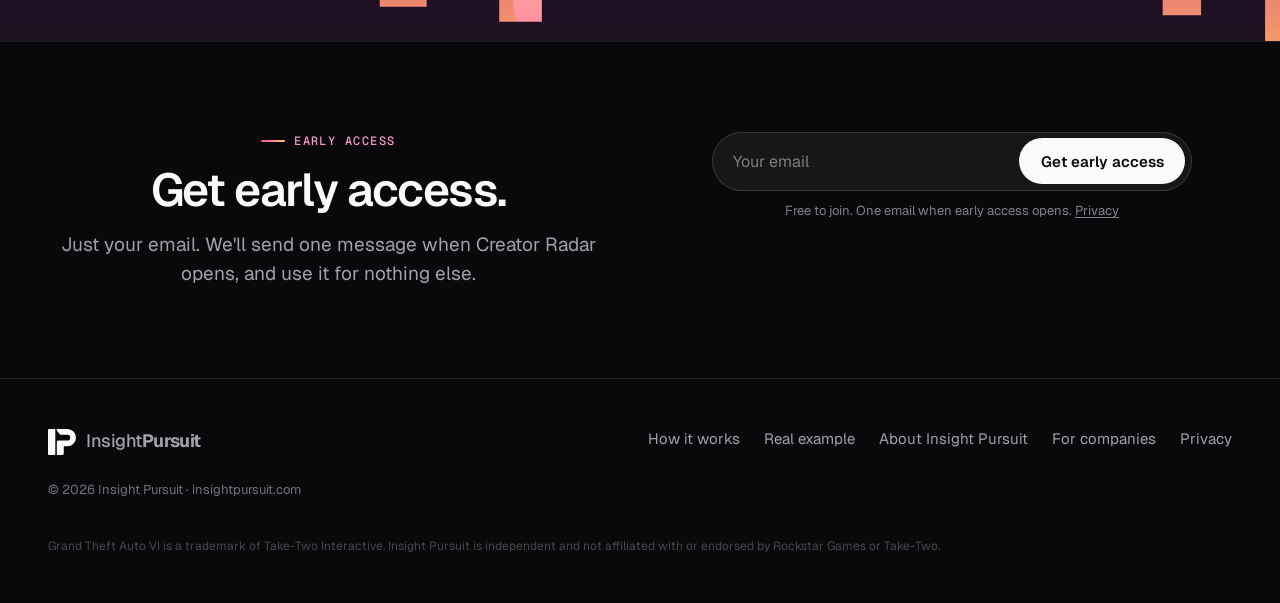
==== commit 0be8f6f8: "v22: GTA VI trailer in the first screen, scannable hero, sharp thumbnail, new share image (written b" ====
--- a/index.html
+++ b/index.html
@@ -9,9 +9,11 @@
 <link rel="canonical" href="https://insightpursuit.com/">
 <meta property="og:type" content="website">
 <meta property="og:title" content="Creator Radar for GTA VI">
-<meta property="og:description" content="Know what's true, and what to do next. Starting with GTA VI.">
+<meta property="og:description" content="Find the GTA VI stories worth covering, checked against official sources. Get early access.">
 <meta property="og:url" content="https://insightpursuit.com/">
-<meta property="og:image" content="https://insightpursuit.com/assets/brand/og-image.png">
+<meta property="og:image" content="https://insightpursuit.com/assets/brand/og-gta6.png">
+<meta property="og:image:width" content="1200">
+<meta property="og:image:height" content="630">
 <meta name="twitter:card" content="summary_large_image">
 <meta name="theme-color" content="#0A0714">
 <link rel="icon" href="favicon.svg" type="image/svg+xml">
@@ -36,29 +38,33 @@
     </a>
     <button class="btn btn-quiet btn-sm nav-toggle" id="nav-toggle" type="button" aria-expanded="false" aria-controls="site-nav">Menu</button>
     <nav class="nav" id="site-nav" aria-label="Main">
-      <a href="#trailer">GTA VI</a>
+      <a href="#radar">Creator Radar</a>
       <a href="#how">How it works</a>
       <a href="#demo">Real example</a>
       <a href="company.html">About us</a>
       <a href="business.html">For companies</a>
-      <a class="btn btn-primary btn-sm" href="#access">Join the waitlist</a>
+      <a class="btn btn-primary btn-sm" href="#access">Get early access</a>
     </nav>
   </div>
 </header>
 
 <main id="main">
-  <section class="hero hero-split hero-launch" aria-labelledby="hero-title">
+  <section class="hero hero-gta" aria-labelledby="hero-title">
     <div class="hero-bg" aria-hidden="true">
       <div class="vc-sky"></div>
       <svg class="vc-sun" viewBox="0 0 400 200"><defs><linearGradient id="vcs" x1="0" y1="0" x2="0" y2="1"><stop offset="0" stop-color="#FFC27A"/><stop offset="1" stop-color="#FF4F9A"/></linearGradient><mask id="vcm"><rect width="400" height="200" fill="#fff"/><rect y="120" width="400" height="6" fill="#000"/><rect y="140" width="400" height="8" fill="#000"/><rect y="162" width="400" height="10" fill="#000"/><rect y="184" width="400" height="12" fill="#000"/></mask></defs><circle cx="200" cy="200" r="190" fill="url(#vcs)" mask="url(#vcm)"/></svg>
       <svg class="vc-city" viewBox="0 0 1200 160" preserveAspectRatio="xMidYMax slice"><path fill="#0B0614" d="M0 [base64]"/><g fill="#0B0614"><path d="M120 160 L127 52 L133 52 L139 160Z"/><path d="M130 54 q-40 -10 -70 14 q34 -4 70 -8z M130 54 q36 -16 72 4 q-36 -2 -72 2z M130 54 q-18 -30 -52 -36 q30 14 48 40z M130 54 q20 -30 54 -32 q-30 12 -50 36z"/><path d="M1080 160 L1086 70 L1092 70 L1097 160Z"/><path d="M1089 72 q-38 -10 -66 12 q32 -4 66 -8z M1089 72 q34 -14 68 4 q-34 -2 -68 2z M1089 72 q-16 -28 -48 -34 q28 12 44 38z M1089 72 q18 -28 50 -30 q-28 12 -46 34z"/></g></svg>
     </div>
-    <div class="wrap split-grid">
-      <div class="split-copy">
-        <span class="hero-pill"><span class="tag tag-live">GTA VI</span><span id="countdown">Launch day: 19 Nov 2026</span></span>
-        <h1 id="hero-title" class="display">Make the right GTA&nbsp;VI video at the right time.</h1>
-        <p class="lede">Creator Radar watches Rockstar, the news and other creators, checks every story against its sources, and tells you what's worth making, why now, and how crowded it is.</p>
-        <p class="tagline">You make the content. We watch everything else.</p>
+    <div class="wrap gta-grid">
+      <div class="gta-copy">
+        <span class="hero-pill"><span class="tag tag-live">GTA VI</span><span>Out now on PS5 and Xbox Series X|S</span></span>
+        <h1 id="hero-title" class="display">Know which GTA&nbsp;VI video to make&nbsp;next.</h1>
+        <p class="lede">Creator Radar finds the GTA VI stories worth covering and checks them against official sources.</p>
+        <ul class="hits">
+          <li><span class="hit-ico" aria-hidden="true">⚡</span><span><b>What's new</b> the moment it drops</span></li>
+          <li><span class="hit-ico" aria-hidden="true">✓</span><span><b>What's confirmed</b>, not rumoured</span></li>
+          <li><span class="hit-ico" aria-hidden="true">◎</span><span><b>What nobody's covered</b> yet</span></li>
+        </ul>
         <form class="quick-form" name="waitlist" method="POST" data-netlify="true" netlify-honeypot="company" data-ip-form data-hp="company" novalidate>
           <input type="hidden" name="form-name" value="waitlist">
           <input type="hidden" name="place" value="hero">
@@ -67,15 +73,35 @@
           <div class="quick-row">
             <label class="sr-only" for="h-email">Email address</label>
             <input id="h-email" name="email" type="email" autocomplete="email" inputmode="email" required maxlength="254" placeholder="Your email">
-            <button class="btn btn-primary" type="submit">Join the waitlist</button>
+            <button class="btn btn-primary" type="submit">Get early access</button>
           </div>
           <div class="hp" aria-hidden="true"><label for="h-company">Leave this field empty</label><input id="h-company" name="company" type="text" tabindex="-1" autocomplete="off"></div>
           <div class="form-status" role="status" hidden></div>
-          <p class="quick-note">Free to join. One email when early access opens. <a href="privacy.html">Privacy</a></p>
+          <p class="quick-note">Free. One email when Creator Radar opens. <a href="privacy.html">Privacy</a></p>
         </form>
-        <a class="btn-link more" href="#demo">Or see a real example first <span class="arrow" aria-hidden="true">→</span></a>
-      </div>
-
+      </div>
+      <figure class="video hero-video" id="trailer">
+        <button type="button" class="yt" data-yt="rz1B4B2yBZY" aria-label="Play the Grand Theft Auto VI Launch Trailer">
+          <img src="https://i.ytimg.com/vi/rz1B4B2yBZY/maxresdefault.jpg" data-fallback="https://i.ytimg.com/vi/rz1B4B2yBZY/sddefault.jpg" alt="" width="1280" height="720" fetchpriority="high">
+          <span class="yt-badge">Official launch trailer</span>
+          <span class="yt-play" aria-hidden="true"><svg viewBox="0 0 24 24"><path d="M8 5v14l11-7z" fill="currentColor"/></svg></span>
+        </button>
+        <figcaption>Grand Theft Auto VI launch trailer by Rockstar Games, played from YouTube.</figcaption>
+      </figure>
+    </div>
+    <div class="wrap facts-strip" aria-label="GTA VI facts">
+      <span><b>Released</b> 19 Nov 2026</span><span><b>Platforms</b> PS5 · Xbox Series X|S</span><span><b>Setting</b> Vice City, Leonida</span><span class="src">Source: <a href="https://www.rockstargames.com/VI" target="_blank" rel="noopener">rockstargames.com/VI</a>, checked 21 Nov 2026</span>
+    </div>
+  </section>
+
+  <section class="section radar-show" id="radar" aria-labelledby="radar-title">
+    <div class="wrap radar-grid">
+      <div class="section-head">
+        <span class="label">What you'll see</span>
+        <h2 id="radar-title" class="display">One screen. The next video idea, with proof.</h2>
+        <p>Every idea comes with why it matters now and the sources behind it.</p>
+        <a class="btn-link more" href="#demo">See a real example <span class="arrow" aria-hidden="true">→</span></a>
+      </div>
       <figure class="app" aria-labelledby="radar-caption">
         <div class="app-bar">
           <span class="lights" aria-hidden="true"><i></i><i></i><i></i></span>
@@ -121,35 +147,12 @@
     <p class="wrap app-caption" id="radar-caption">A preview of Creator Radar, which is still being built. The dates and sources are real, from research our system saved on 23 Oct 2026. The video idea shows the format you'll get.</p>
   </section>
 
-  <section class="section trailer" id="trailer" aria-labelledby="trailer-title">
-    <div class="wrap trailer-grid">
-      <div class="trailer-copy">
-        <span class="label">Welcome to Leonida</span>
-        <h2 id="trailer-title" class="display" data-after="GTA VI is out. The race for views has started.">The biggest launch in years. Be ready for it.</h2>
-        <p data-after="Every GTA creator is chasing the same few stories right now. Creator Radar shows you what's actually new, what's confirmed, and what nobody has covered yet.">When GTA VI lands, every creator will be chasing the same few stories. Creator Radar shows you what's actually new, what's confirmed, and what nobody has covered yet.</p>
-        <ul class="facts">
-          <li><span data-after="Released">Launch</span><b>19 Nov 2026</b></li>
-          <li><span>Platforms</span><b>PS5 · Xbox Series X|S</b></li>
-          <li><span>Setting</span><b>Vice City, Leonida</b></li>
-        </ul>
-        <p class="src">Source: <a href="https://www.rockstargames.com/VI" target="_blank" rel="noopener">rockstargames.com/VI</a>, checked 13 Nov 2026.</p>
-      </div>
-      <figure class="video">
-        <button type="button" class="yt" data-yt="rz1B4B2yBZY" aria-label="Play the Grand Theft Auto VI Launch Trailer">
-          <img src="https://i.ytimg.com/vi/rz1B4B2yBZY/hqdefault.jpg" alt="" loading="lazy" width="480" height="360">
-          <span class="yt-play" aria-hidden="true"><svg viewBox="0 0 24 24"><path d="M8 5v14l11-7z" fill="currentColor"/></svg></span>
-        </button>
-        <figcaption>Official launch trailer by Rockstar Games, played from YouTube.</figcaption>
-      </figure>
-    </div>
-  </section>
-
   <section class="section" id="how" aria-labelledby="how-title">
     <div class="wrap">
       <div class="section-head">
         <span class="label">How it works</span>
         <h2 id="how-title" class="display">Less scrolling. More posting.</h2>
-        <p data-after="The GTA VI launch is burying everyone in news, leaks and rumours. Creator Radar sorts it out so you can spend your time making videos.">The GTA VI launch will bury you in news, leaks and rumours. Creator Radar sorts it out so you can spend your time making videos.</p>
+        <p>GTA VI news, leaks and rumours are everywhere. We sort it out so you can make videos.</p>
       </div>
       <div class="steps3 radar-steps">
         <div class="step"><span class="n">1</span><h3>We watch everything</h3><p>Rockstar and Take-Two announcements, news, trailers and what other GTA creators are posting.</p></div>
@@ -233,7 +236,7 @@
     <div class="wrap access access-quick">
       <div class="section-head">
         <span class="label">Early access</span>
-        <h2 id="access-title" class="display" data-after="Get early access.">Get in before launch.</h2>
+        <h2 id="access-title" class="display">Get early access.</h2>
         <p>Just your email. We'll send one message when Creator Radar opens, and use it for nothing else.</p>
       </div>
 
@@ -245,7 +248,7 @@
           <div class="quick-row">
             <label class="sr-only" for="a-email">Email address</label>
             <input id="a-email" name="email" type="email" autocomplete="email" inputmode="email" required maxlength="254" placeholder="Your email">
-            <button class="btn btn-primary" type="submit">Join the waitlist</button>
+            <button class="btn btn-primary" type="submit">Get early access</button>
           </div>
           <div class="hp" aria-hidden="true"><label for="a-company">Leave this field empty</label><input id="a-company" name="company" type="text" tabindex="-1" autocomplete="off"></div>
           <div class="form-status" role="status" hidden></div>
@@ -301,7 +304,7 @@
     </div>
     <div class="report-foot">
       <p>Built from real research our system saved on 23 Oct 2026, not rechecked since. Angles and titles are examples of the format. Creator Radar is still being built.</p>
-      <a class="btn btn-primary" href="#access" id="report-cta">Join the waitlist <span class="arrow" aria-hidden="true">→</span></a>
+      <a class="btn btn-primary" href="#access" id="report-cta">Get early access <span class="arrow" aria-hidden="true">→</span></a>
     </div>
   </div>
 </dialog>
--- a/assets/css/site.css
+++ b/assets/css/site.css
@@ -871,3 +871,120 @@
 .btn-primary:hover { box-shadow: 0 8px 30px rgba(255, 79, 154, .35); transform: translateY(-1px); }
 
 @media (prefers-reduced-motion: reduce) { .step, .feature, .btn-primary { transition: none; } .step:hover, .feature:hover, .btn-primary:hover { transform: none; } }
+
+/* v20 (18 Nov 2026): For companies page depth pass, written by Claude */
+.biz { background: radial-gradient(1200px 600px at 100% 0%, rgba(176,124,255,.06), transparent 60%), var(--bg); }
+.biz-hero { position: relative; overflow: hidden; isolation: isolate; background: none; padding-block: clamp(4rem, 9vw, 7rem) clamp(3.5rem, 7vw, 5.5rem); }
+.biz-bg { position: absolute; inset: 0; z-index: -1; pointer-events: none; background: linear-gradient(180deg, #0E0A1C 0%, #0B0A12 60%, var(--bg) 100%); }
+.aurora { position: absolute; border-radius: 50%; filter: blur(70px); opacity: .55; }
+.aurora.a1 { width: 620px; height: 420px; right: -120px; top: -160px; background: radial-gradient(circle, rgba(176,124,255,.55), transparent 65%); }
+.aurora.a2 { width: 520px; height: 360px; right: 22%; top: 30%; background: radial-gradient(circle, rgba(62,230,240,.28), transparent 65%); }
+.aurora.a3 { width: 480px; height: 340px; left: -160px; bottom: -180px; background: radial-gradient(circle, rgba(255,79,154,.30), transparent 65%); }
+.biz-grid { position: absolute; inset: 0; background-image: linear-gradient(rgba(255,255,255,.05) 1px, transparent 1px), linear-gradient(90deg, rgba(255,255,255,.05) 1px, transparent 1px); background-size: 56px 56px; mask-image: radial-gradient(ellipse at 70% 30%, #000 0%, transparent 70%); -webkit-mask-image: radial-gradient(ellipse at 70% 30%, #000 0%, transparent 70%); }
+.biz-hero-grid { display: grid; grid-template-columns: minmax(0,1.15fr) minmax(0,.85fr); gap: clamp(2rem, 5vw, 4rem); align-items: center; }
+.biz-hero h1 { background: linear-gradient(180deg, #fff 30%, #CFC6F7); -webkit-background-clip: text; background-clip: text; color: transparent; }
+.biz-hero .label { color: var(--record); }
+
+.brief { margin: 0; border: 1px solid rgba(255,255,255,.1); border-radius: 18px; background: linear-gradient(180deg, rgba(25,22,38,.92), rgba(16,15,24,.92)); box-shadow: 0 40px 110px rgba(0,0,0,.55), 0 0 90px rgba(176,124,255,.14); backdrop-filter: blur(8px); overflow: hidden; display: grid; }
+.brief-bar { display: flex; align-items: center; gap: .75rem; padding: .8rem 1rem; border-bottom: 1px solid var(--line); font-size: .8125rem; color: var(--ink-2); }
+.brief-bar .lights { display: inline-flex; gap: 5px; } .brief-bar .lights i { width: 8px; height: 8px; border-radius: 50%; background: var(--line-2); display: block; }
+.brief-title { color: var(--ink); font-weight: 600; } .brief-bar .tag { margin-left: auto; }
+.brief-list { list-style: none; margin: 0; padding: .5rem 1rem; display: grid; }
+.brief-list li { display: flex; justify-content: space-between; align-items: center; gap: 1rem; padding: .85rem 0; border-bottom: 1px dashed var(--line-2); font-size: .9375rem; }
+.brief-list li:last-child { border-bottom: 0; }
+.brief-list .c { color: var(--ink); }
+.brief-list .g { font-size: .75rem; padding: .3rem .6rem; border-radius: 999px; background: color-mix(in srgb, currentColor 12%, transparent); white-space: nowrap; }
+.brief-foot { display: flex; justify-content: space-between; gap: 1rem; padding: .85rem 1rem; background: rgba(126,226,168,.06); border-top: 1px solid var(--line); font-size: .8125rem; color: var(--ink-2); }
+.brief-foot b { color: #7EE2A8; font-weight: 600; }
+.brief figcaption { padding: .6rem 1rem .8rem; font-size: .75rem; color: var(--ink-3); }
+
+.biz-band { background: linear-gradient(180deg, rgba(176,124,255,.035), transparent 70%); }
+.biz-steps { gap: 1rem; counter-reset: none; }
+.biz-steps li { position: relative; border: 1px solid var(--line); border-radius: 16px; padding: 1.4rem; background: var(--panel); overflow: hidden; transition: transform .25s ease, border-color .25s ease; }
+.biz-steps li::before { content: ""; position: absolute; inset: 0 0 auto 0; height: 2px; background: linear-gradient(90deg, #B07CFF, #3EE6F0); opacity: .8; }
+.biz-steps .n { font-size: 1.75rem; font-family: var(--font-display); font-weight: 600; letter-spacing: -.04em; background: linear-gradient(135deg, #CDB8FF, #3EE6F0); -webkit-background-clip: text; background-clip: text; color: transparent; }
+.biz-steps h3 { font-size: 1.2rem; letter-spacing: -.02em; }
+.biz-steps li:hover, .grades > div:hover { transform: translateY(-3px); border-color: var(--line-2); }
+
+.biz-band-2 { background: radial-gradient(70% 90% at 0% 50%, rgba(62,230,240,.05), transparent 70%); }
+.grades > div { position: relative; overflow: hidden; background: var(--panel); transition: transform .25s ease, border-color .25s ease; }
+.grades > div::before { content: ""; position: absolute; left: 0; top: 0; bottom: 0; width: 3px; }
+.grades > div:nth-child(1)::before { background: #7EE2A8; } .grades > div:nth-child(2)::before { background: #A6E9EE; }
+.grades > div:nth-child(3)::before { background: #FFD166; } .grades > div:nth-child(4)::before { background: #F59BA8; }
+.grades > div:nth-child(1) { background: linear-gradient(90deg, rgba(126,226,168,.07), var(--panel) 45%); }
+.grades > div:nth-child(2) { background: linear-gradient(90deg, rgba(166,233,238,.07), var(--panel) 45%); }
+.grades > div:nth-child(3) { background: linear-gradient(90deg, rgba(255,209,102,.07), var(--panel) 45%); }
+.grades > div:nth-child(4) { background: linear-gradient(90deg, rgba(245,155,168,.07), var(--panel) 45%); }
+
+.case { position: relative; border: 1px solid transparent; background: linear-gradient(135deg, #17122A, #10131C) padding-box, linear-gradient(135deg, rgba(176,124,255,.6), rgba(62,230,240,.35), rgba(255,79,154,.45)) border-box; box-shadow: 0 30px 90px rgba(176,124,255,.12); }
+.biz-contact { background: radial-gradient(60% 70% at 85% 60%, rgba(176,124,255,.10), transparent 70%), radial-gradient(40% 50% at 10% 20%, rgba(255,79,154,.06), transparent 70%); }
+.biz-contact .form { box-shadow: 0 30px 90px rgba(0,0,0,.45), 0 0 0 1px rgba(176,124,255,.12); }
+.biz .section-head .label::before { background: linear-gradient(90deg, #B07CFF, #3EE6F0); }
+.biz .section-head .label { color: var(--record); }
+@media (max-width: 900px) { .biz-hero-grid { grid-template-columns: 1fr; } }
+@media (prefers-reduced-motion: reduce) { .biz-steps li, .grades > div { transition: none; } }
+.aurora { opacity: .9; filter: blur(60px); }
+.aurora.a1 { width: 760px; height: 520px; right: -80px; top: -140px; background: radial-gradient(circle, rgba(176,124,255,.65), transparent 65%); }
+.aurora.a2 { width: 620px; height: 420px; right: 18%; top: 38%; background: radial-gradient(circle, rgba(62,230,240,.32), transparent 65%); }
+.aurora.a3 { width: 640px; height: 440px; left: -120px; bottom: -200px; background: radial-gradient(circle, rgba(255,79,154,.38), transparent 65%); }
+.biz-hero h1 { font-size: clamp(2.6rem, 1.3rem + 4.2vw, 4.75rem); }
+.biz main { background: linear-gradient(180deg, transparent 0, rgba(176,124,255,.04) 40%, rgba(62,230,240,.03) 70%, rgba(255,79,154,.04) 100%); }
+
+/* v21 (18 Nov 2026): About page depth pass, written by Claude */
+.about .hero-split { position: relative; overflow: hidden; isolation: isolate; }
+.about .hero-bg { background: linear-gradient(180deg, #120A1C 0%, #0B0A12 65%, var(--bg) 100%); }
+.about .aurora { position: absolute; border-radius: 50%; filter: blur(60px); opacity: .85; }
+.about .aurora.b1 { width: 720px; height: 500px; right: -100px; top: -160px; background: radial-gradient(circle, rgba(255,79,154,.45), transparent 65%); }
+.about .aurora.b2 { width: 560px; height: 400px; right: 25%; top: 35%; background: radial-gradient(circle, rgba(176,124,255,.40), transparent 65%); }
+.about .aurora.b3 { width: 600px; height: 420px; left: -160px; bottom: -200px; background: radial-gradient(circle, rgba(255,194,122,.25), transparent 65%); }
+.about .hero-split .app { box-shadow: 0 40px 120px rgba(0,0,0,.55), 0 0 90px rgba(255,79,154,.12); }
+.about .mission { position: relative; text-align: center; background: radial-gradient(60% 100% at 50% 0%, rgba(255,79,154,.10), transparent 70%), linear-gradient(180deg, #110B19, var(--bg)); }
+.about .mission-inner { margin-inline: auto; justify-items: center; }
+.about .mission .display { background: linear-gradient(180deg, #fff 40%, #F6C7DC); -webkit-background-clip: text; background-clip: text; color: transparent; }
+.about .mission .label::before { display: none; }
+.about #offer { background: linear-gradient(180deg, rgba(176,124,255,.04), transparent 70%); }
+.about .offer-card { position: relative; overflow: hidden; transition: transform .25s ease, border-color .25s ease, box-shadow .25s ease; }
+.about .offer-card::before { content: ""; position: absolute; inset: 0 0 auto 0; height: 2px; background: linear-gradient(90deg, #FF4F9A, #FFC27A 55%, #B07CFF); opacity: .7; }
+.about .offer-card:hover, .about .status-col:hover { transform: translateY(-3px); border-color: var(--line-2); box-shadow: 0 18px 50px rgba(0,0,0,.45); }
+.about #approach { background: radial-gradient(60% 80% at 100% 50%, rgba(62,230,240,.05), transparent 70%); }
+.about .promise > div { border: 1px solid var(--line); border-radius: 16px; padding: 1.4rem; background: var(--panel); }
+.about .promise .n { font-family: var(--font-display); font-size: 1.75rem; font-weight: 600; letter-spacing: -.04em; background: linear-gradient(135deg, #FF4F9A, #FFC27A); -webkit-background-clip: text; background-clip: text; color: transparent; }
+.about #status { background: linear-gradient(180deg, transparent, rgba(255,79,154,.04)); }
+.about .status-col { position: relative; overflow: hidden; background: var(--panel); transition: transform .25s ease, border-color .25s ease, box-shadow .25s ease; }
+.about .status-col::before { content: ""; position: absolute; inset: 0 0 auto 0; height: 3px; }
+.about .status-col:nth-child(1)::before { background: #7EE2A8; } .about .status-col:nth-child(2)::before { background: #FFD166; }
+.about .status-col:nth-child(3)::before { background: #F29BC4; } .about .status-col:nth-child(4)::before { background: #B9A8F5; }
+.about #access { background: radial-gradient(60% 70% at 85% 60%, rgba(255,79,154,.08), transparent 70%); }
+.about #access .form { box-shadow: 0 30px 90px rgba(0,0,0,.45), 0 0 0 1px rgba(255,79,154,.12); }
+@media (prefers-reduced-motion: reduce) { .about .offer-card, .about .status-col { transition: none; } }
+
+/* v22 (22 Nov 2026): scannable GTA VI hero with the trailer up top, written by Claude */
+.hero-gta { position: relative; isolation: isolate; overflow: hidden; padding-bottom: clamp(9rem, 14vw, 11rem); }
+.gta-grid { display: grid; grid-template-columns: minmax(0, .95fr) minmax(0, 1.15fr); gap: clamp(2rem, 4vw, 3.5rem); align-items: center; padding-block: clamp(2rem, 5vw, 4rem) 1.5rem; }
+.gta-copy { display: grid; gap: 1.25rem; justify-items: start; }
+.gta-copy h1 { font-size: clamp(2.5rem, 1.4rem + 3.6vw, 4.5rem); line-height: 1.02; letter-spacing: -0.045em; max-width: 13ch; }
+.gta-copy h1 { background: linear-gradient(180deg, #fff 45%, #FFC9DF); -webkit-background-clip: text; background-clip: text; color: transparent; }
+.gta-copy .lede { font-size: clamp(1.0625rem, 1rem + .35vw, 1.25rem); color: var(--ink-2); max-width: 32rem; line-height: 1.5; }
+.hits { list-style: none; margin: 0; padding: 0; display: grid; gap: .55rem; }
+.hits li { display: flex; align-items: center; gap: .75rem; font-size: 1.0625rem; color: var(--ink-2); }
+.hits b { color: var(--ink); font-weight: 600; }
+.hit-ico { width: 2rem; height: 2rem; flex: none; border-radius: 10px; display: grid; place-items: center; font-size: .95rem; color: #1A0613; background: linear-gradient(135deg, #FF4F9A, #FFC27A); box-shadow: 0 6px 20px rgba(255,79,154,.3); }
+.hero-video { margin: 0; }
+.hero-video .yt { border-radius: 18px; box-shadow: 0 40px 120px rgba(255, 79, 154, .30), 0 0 0 1px rgba(255,255,255,.12), 0 0 0 8px rgba(255, 79, 154, .08); }
+.hero-video .yt-play { width: 92px; height: 92px; background: linear-gradient(135deg, #FF4F9A, #FFC27A); color: #1A0613; box-shadow: 0 10px 50px rgba(255,79,154,.55); }
+.yt-badge { position: absolute; left: 14px; top: 14px; z-index: 1; font-family: var(--font-mono); font-size: .6875rem; letter-spacing: .08em; text-transform: uppercase; padding: .4rem .65rem; border-radius: 999px; background: rgba(10, 6, 16, .72); color: #fff; border: 1px solid rgba(255,255,255,.18); backdrop-filter: blur(6px); }
+.facts-strip { display: flex; flex-wrap: wrap; gap: .5rem 1.75rem; align-items: center; font-size: .9375rem; color: var(--ink-2); padding-top: 1.25rem; position: relative; z-index: 1; }
+.facts-strip b { color: var(--ink); font-weight: 600; margin-right: .35rem; }
+.facts-strip .src { font-size: .8125rem; color: var(--ink-3); }
+.facts-strip .src a { color: inherit; }
+.radar-grid { display: grid; grid-template-columns: minmax(0, .8fr) minmax(0, 1.2fr); gap: clamp(2rem, 4vw, 4rem); align-items: center; }
+.radar-grid .section-head { margin-bottom: 0; }
+.radar-show { background: radial-gradient(60% 80% at 90% 40%, rgba(176,124,255,.07), transparent 70%); }
+@media (max-width: 900px) {
+  .gta-grid, .radar-grid { grid-template-columns: minmax(0, 1fr); }
+  .hero-video { order: -1; }
+  .hero-gta { padding-bottom: 7rem; }
+}
+.facts-strip { gap: .5rem; }
+.facts-strip > span { background: rgba(12, 8, 20, .78); border: 1px solid rgba(255,255,255,.1); border-radius: 999px; padding: .4rem .85rem; backdrop-filter: blur(6px); }
+.facts-strip .src { color: var(--ink-2); }
